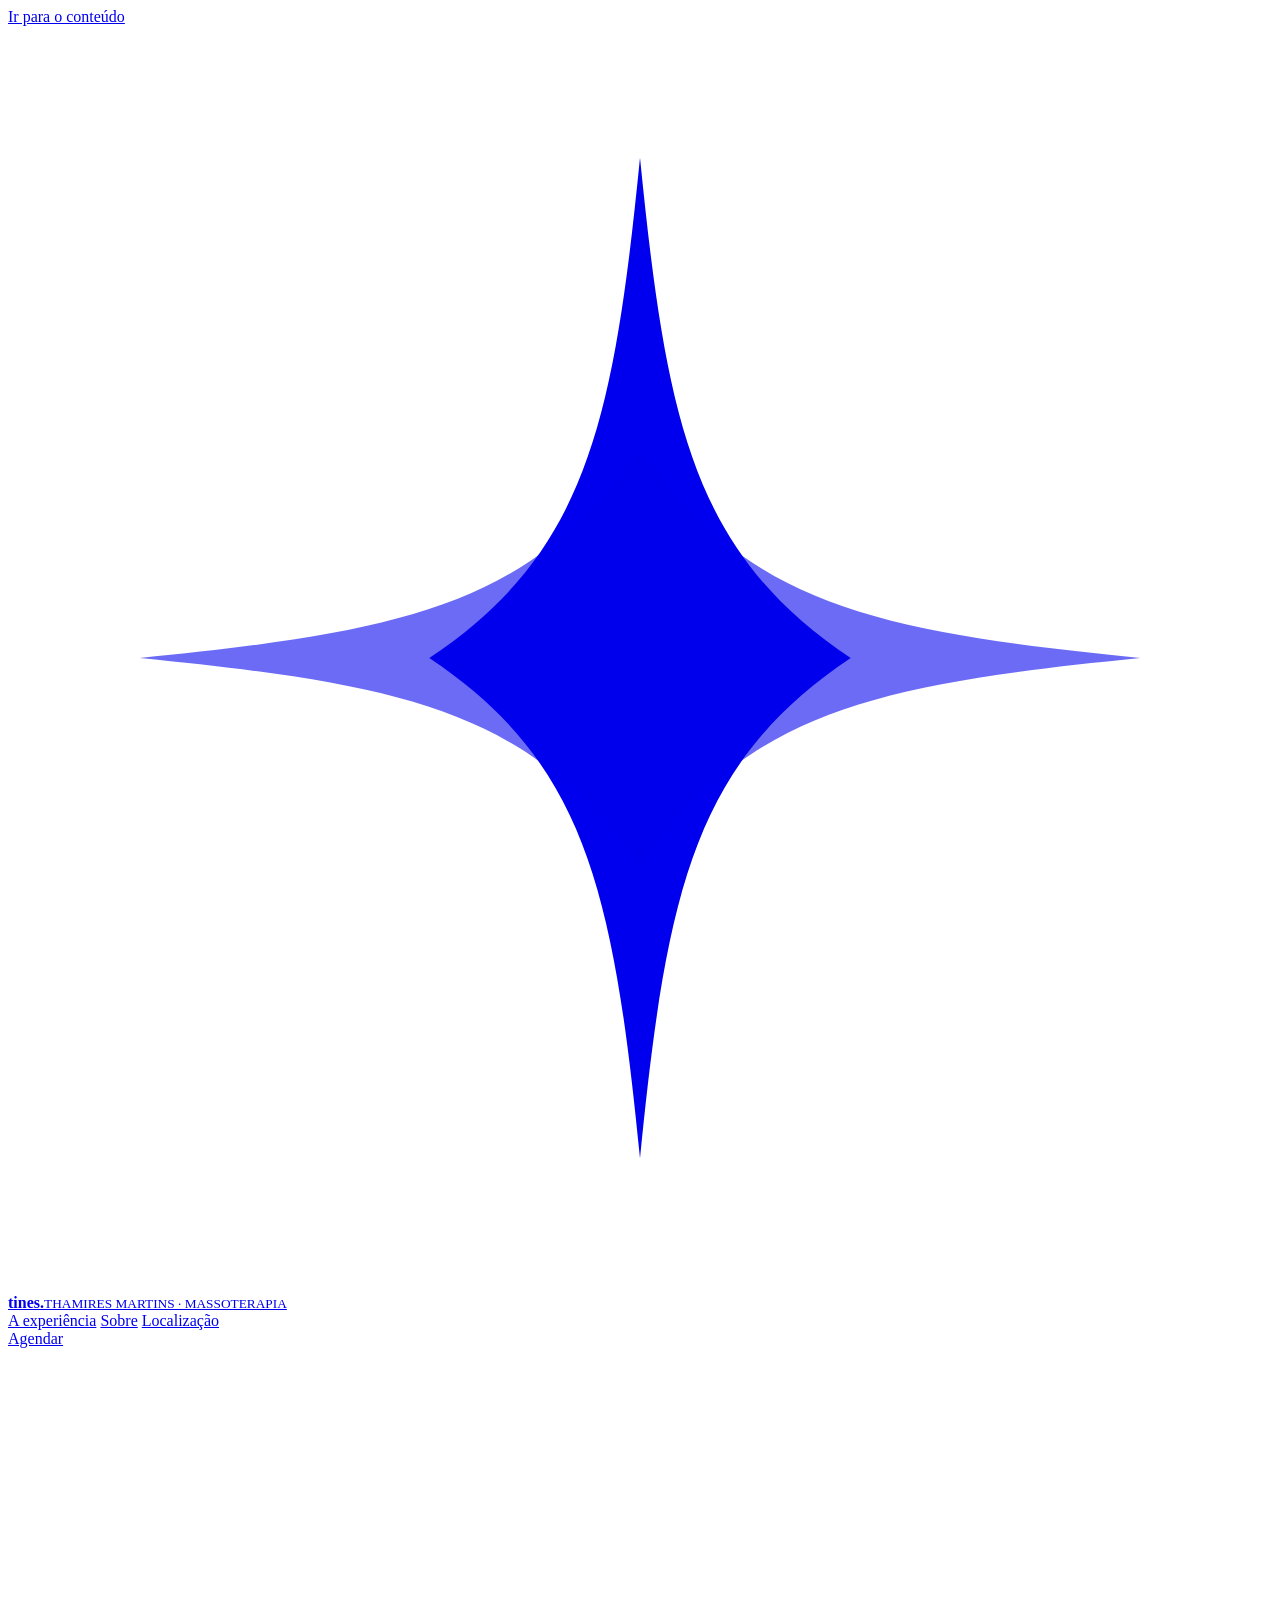
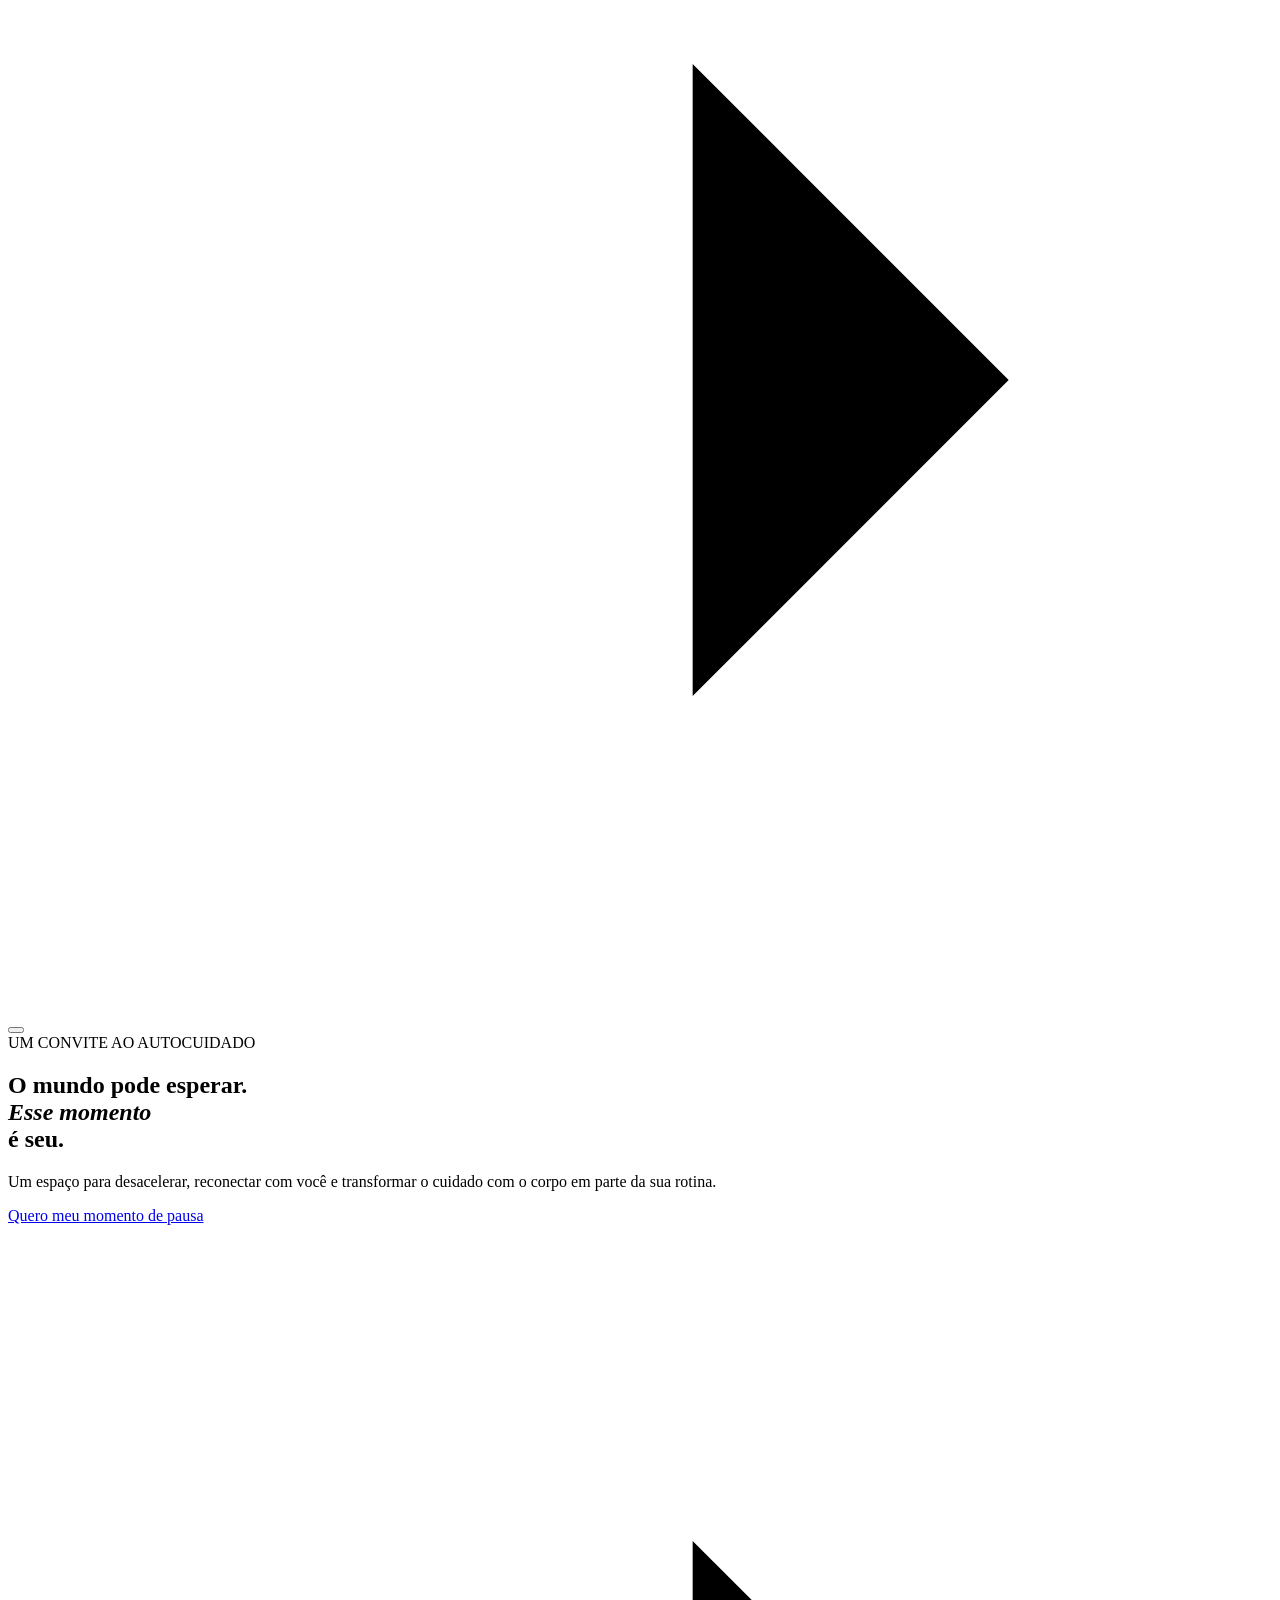
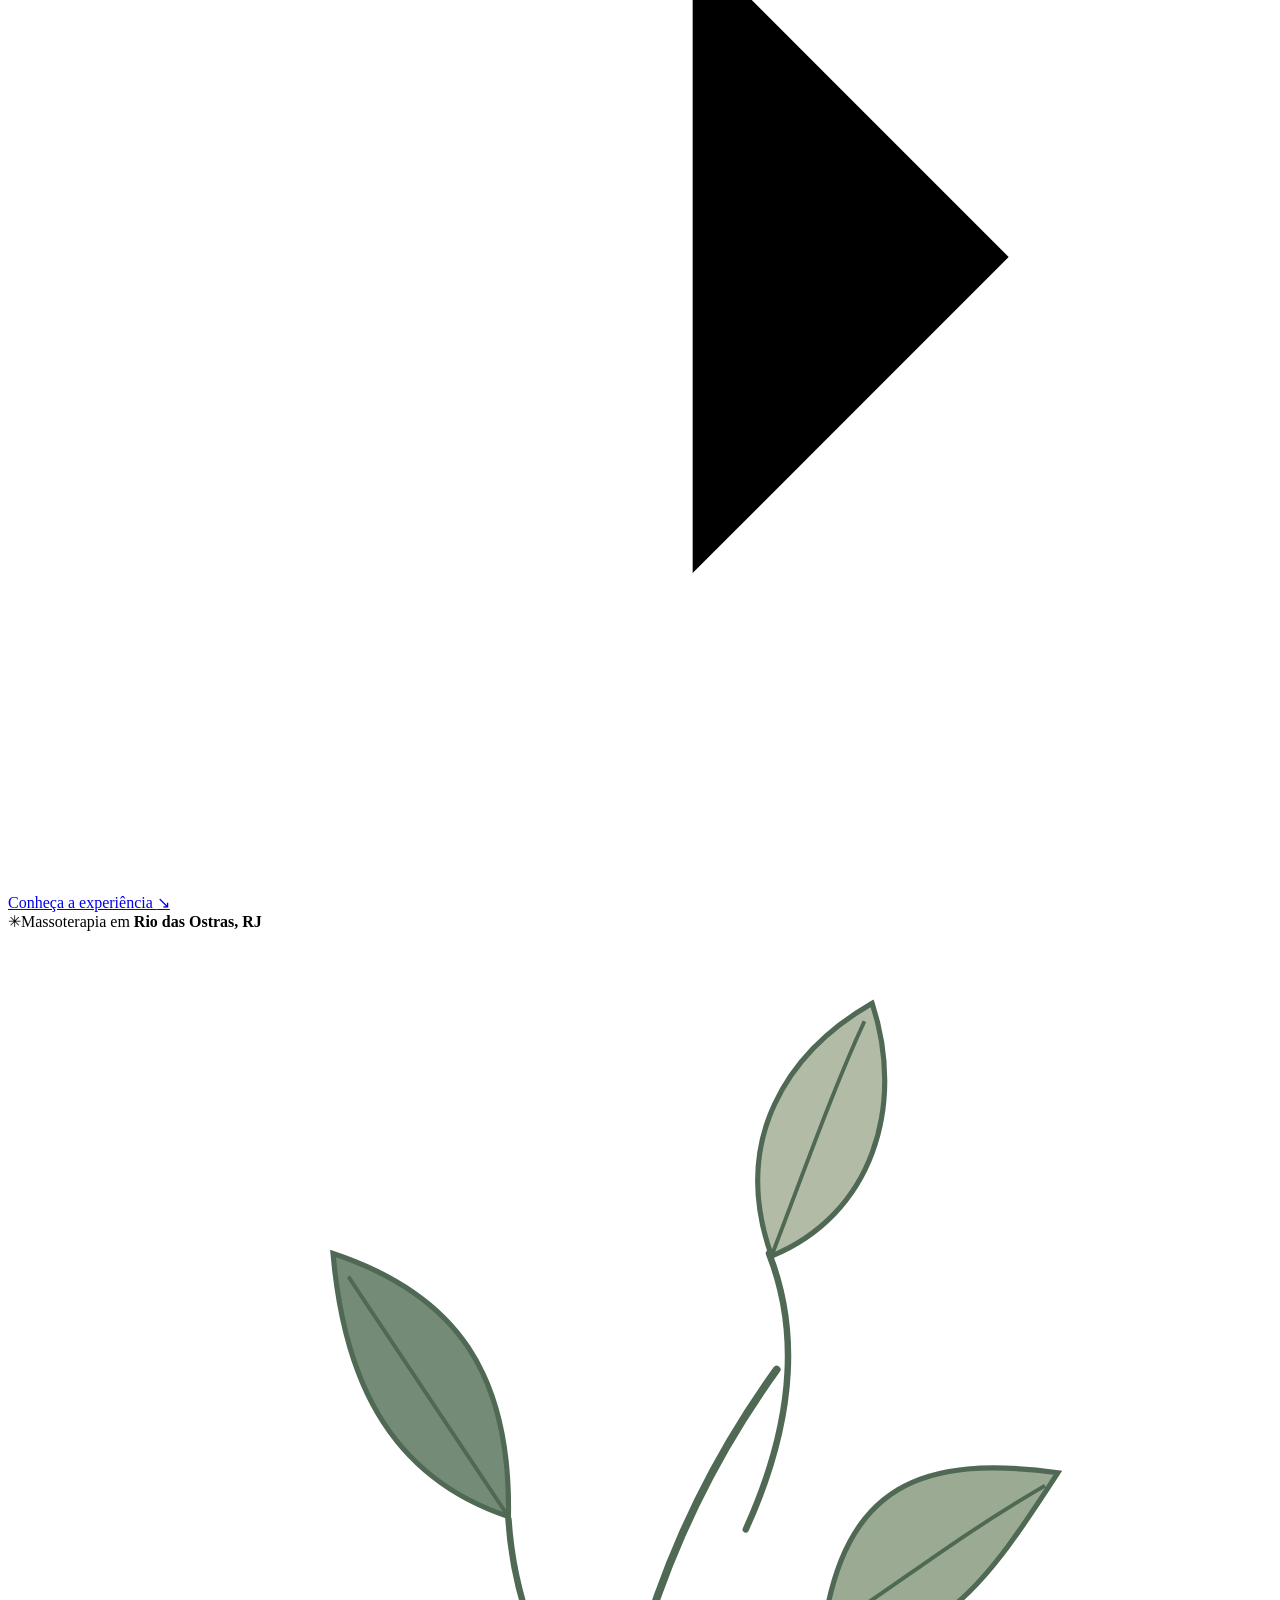
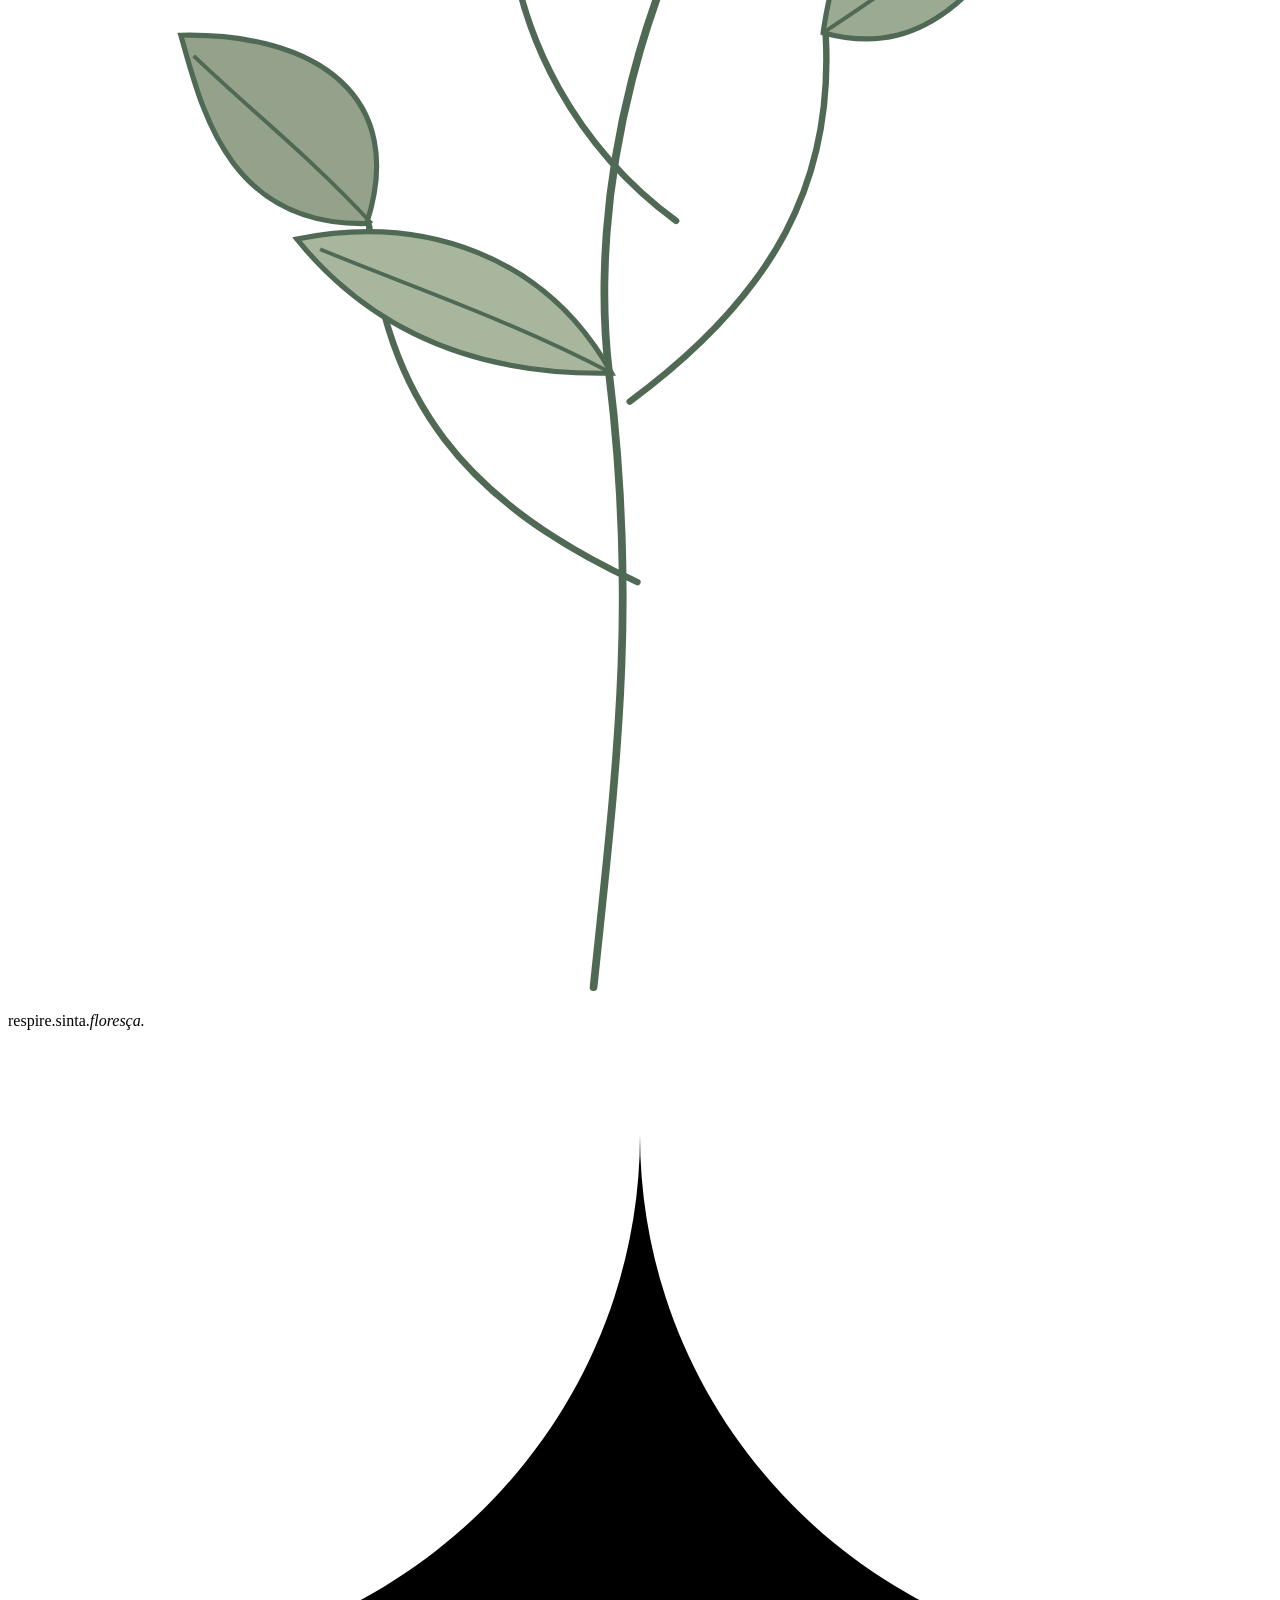
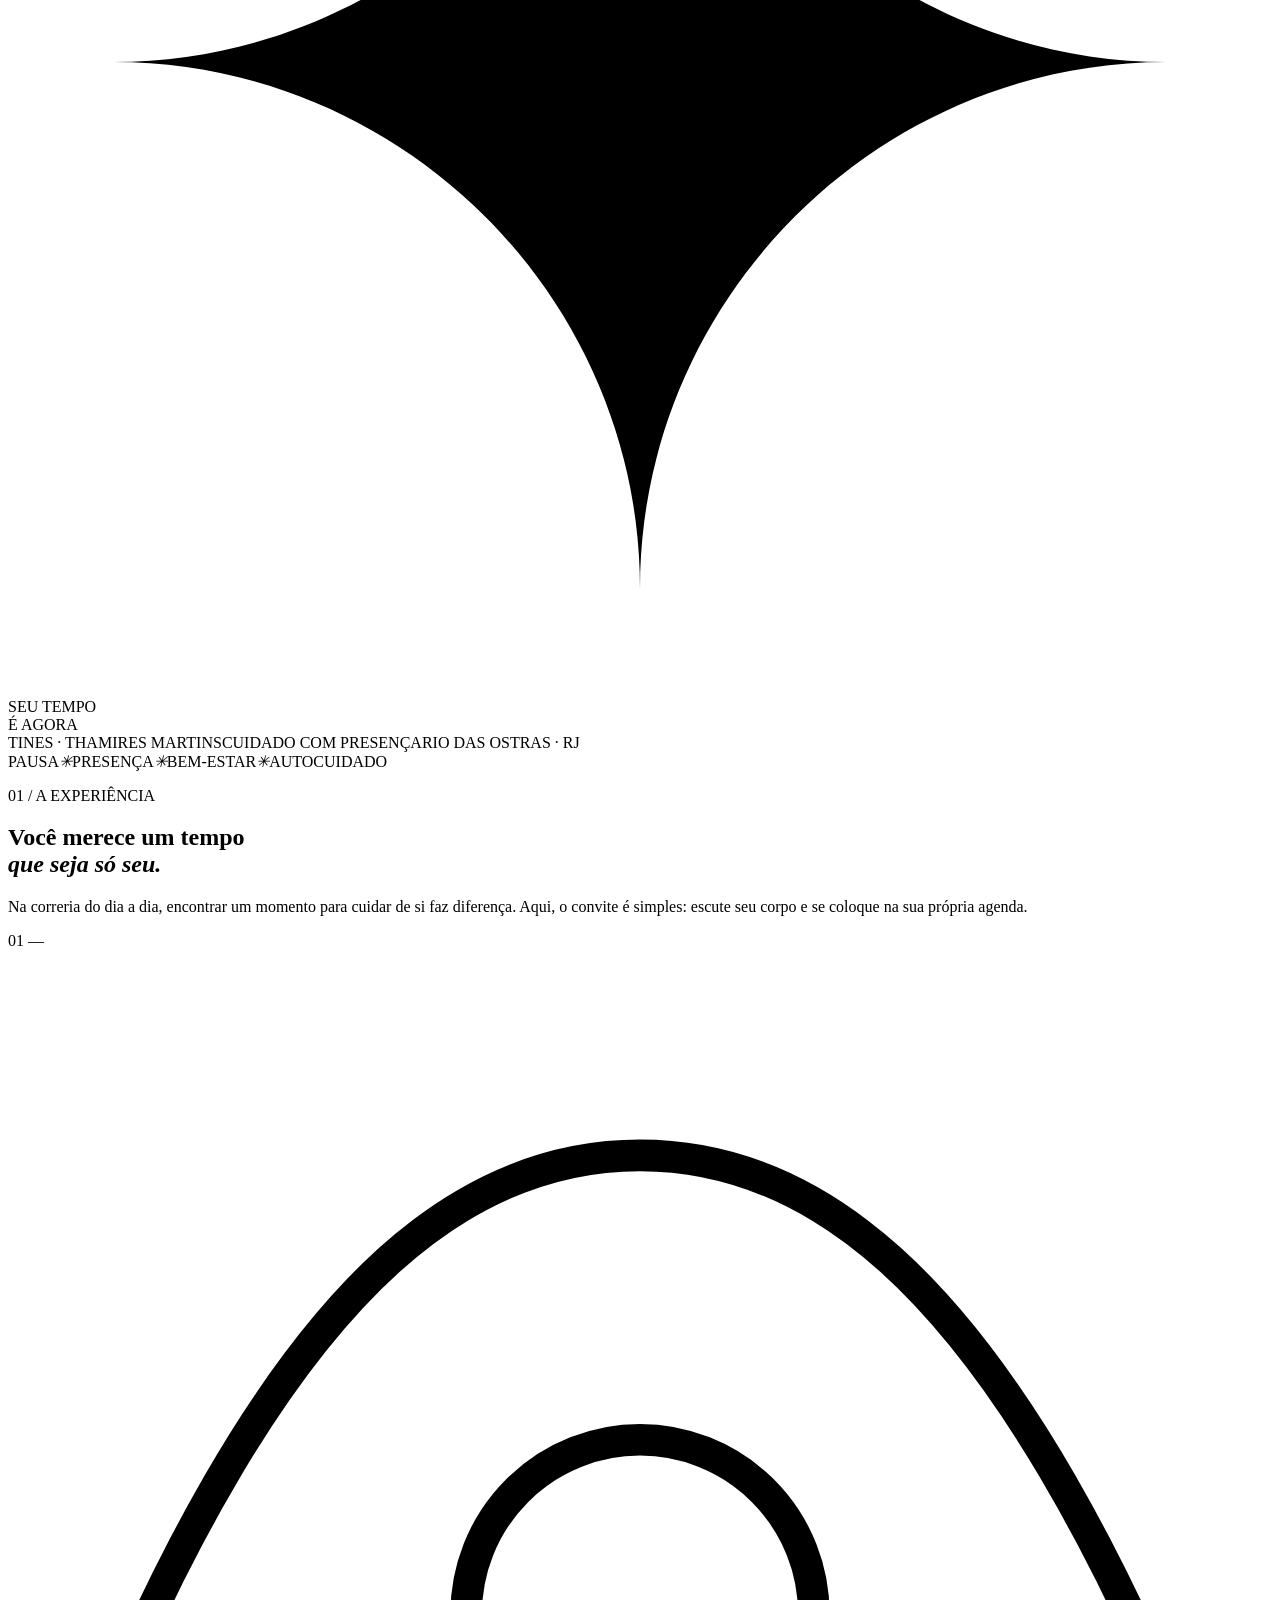
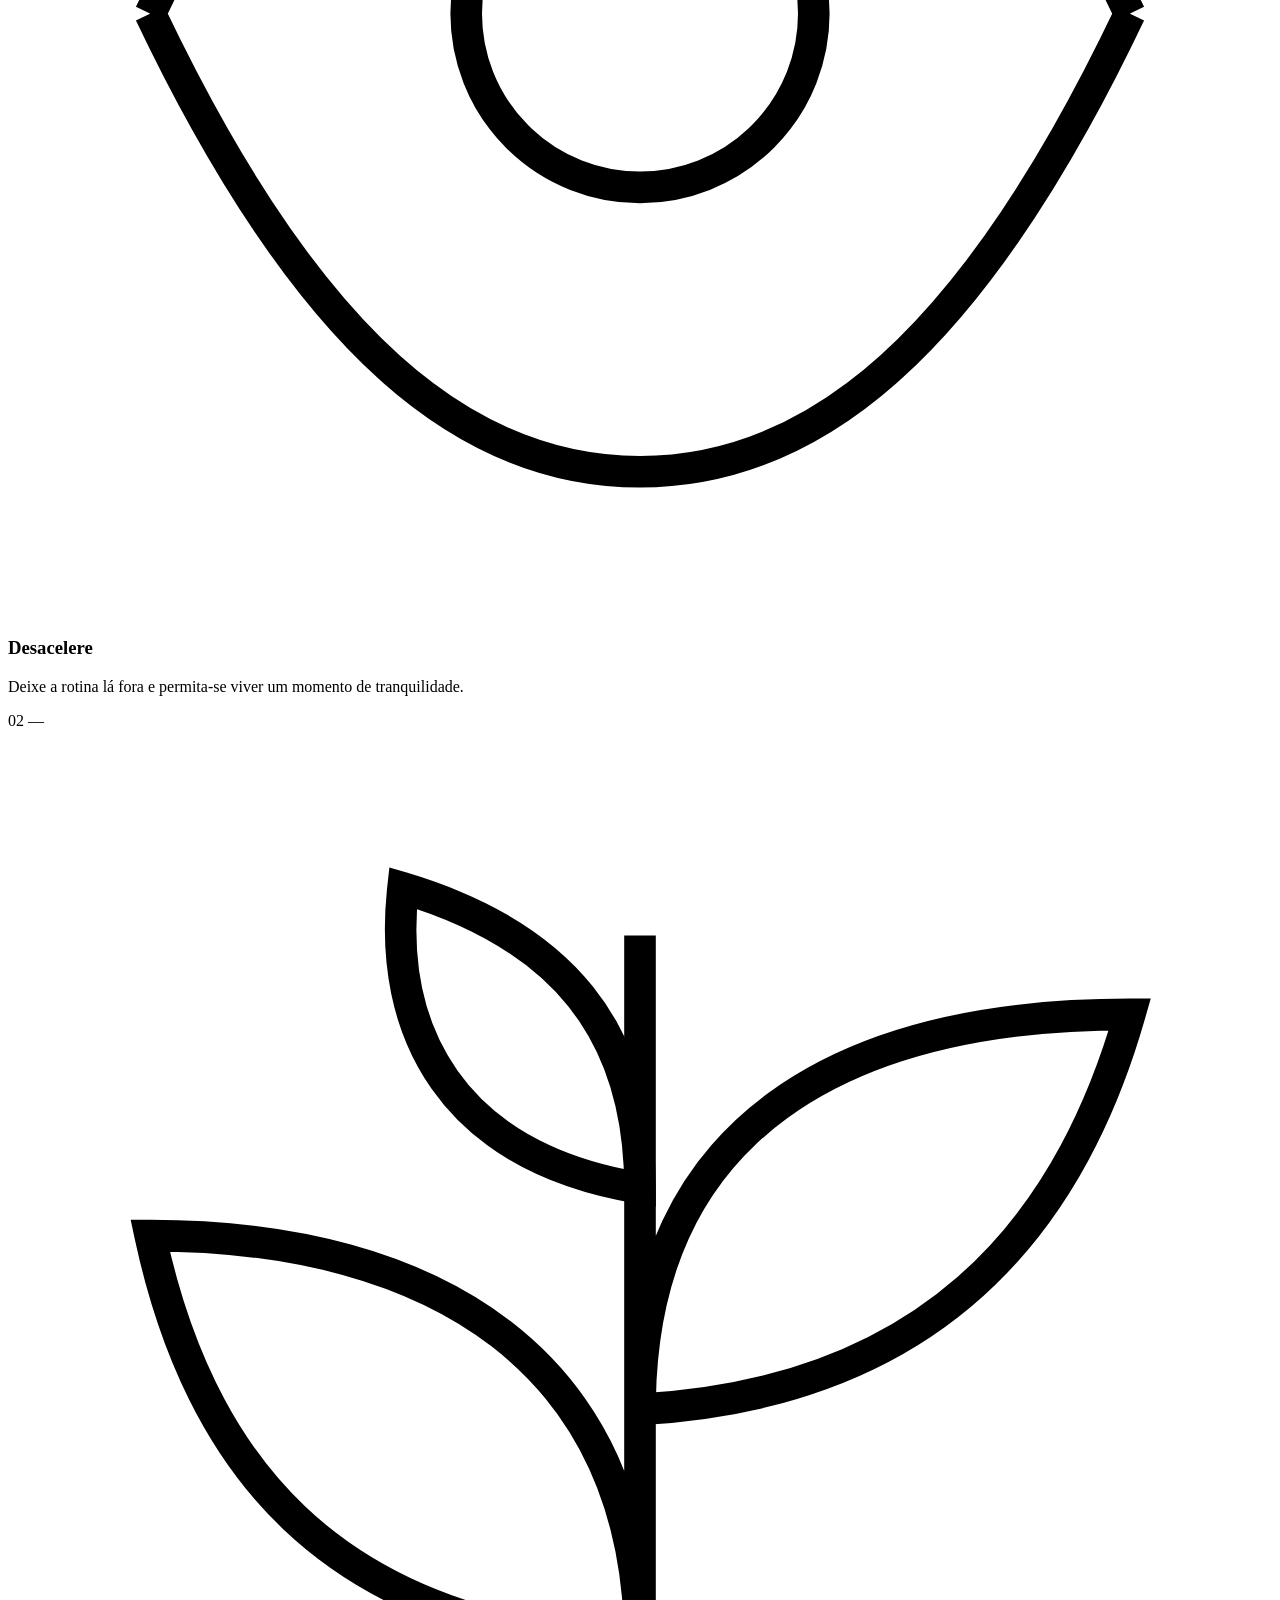
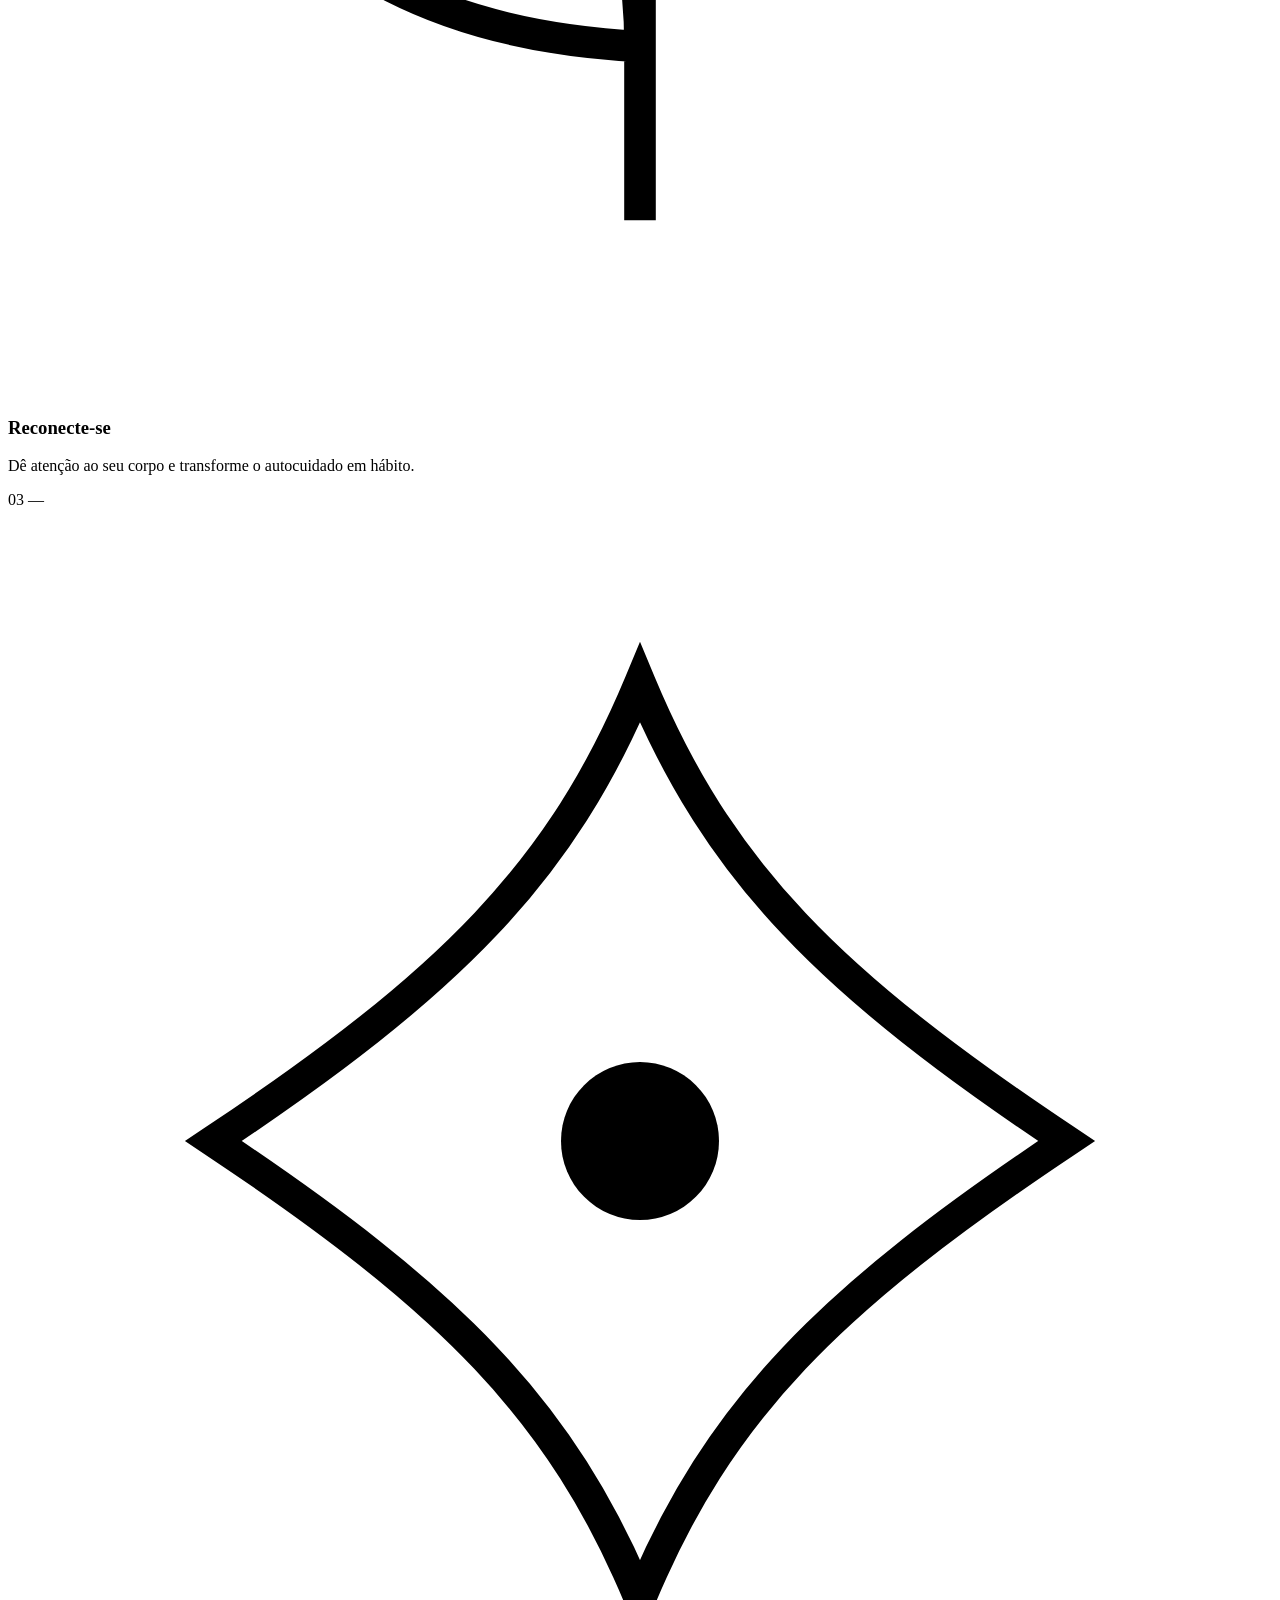
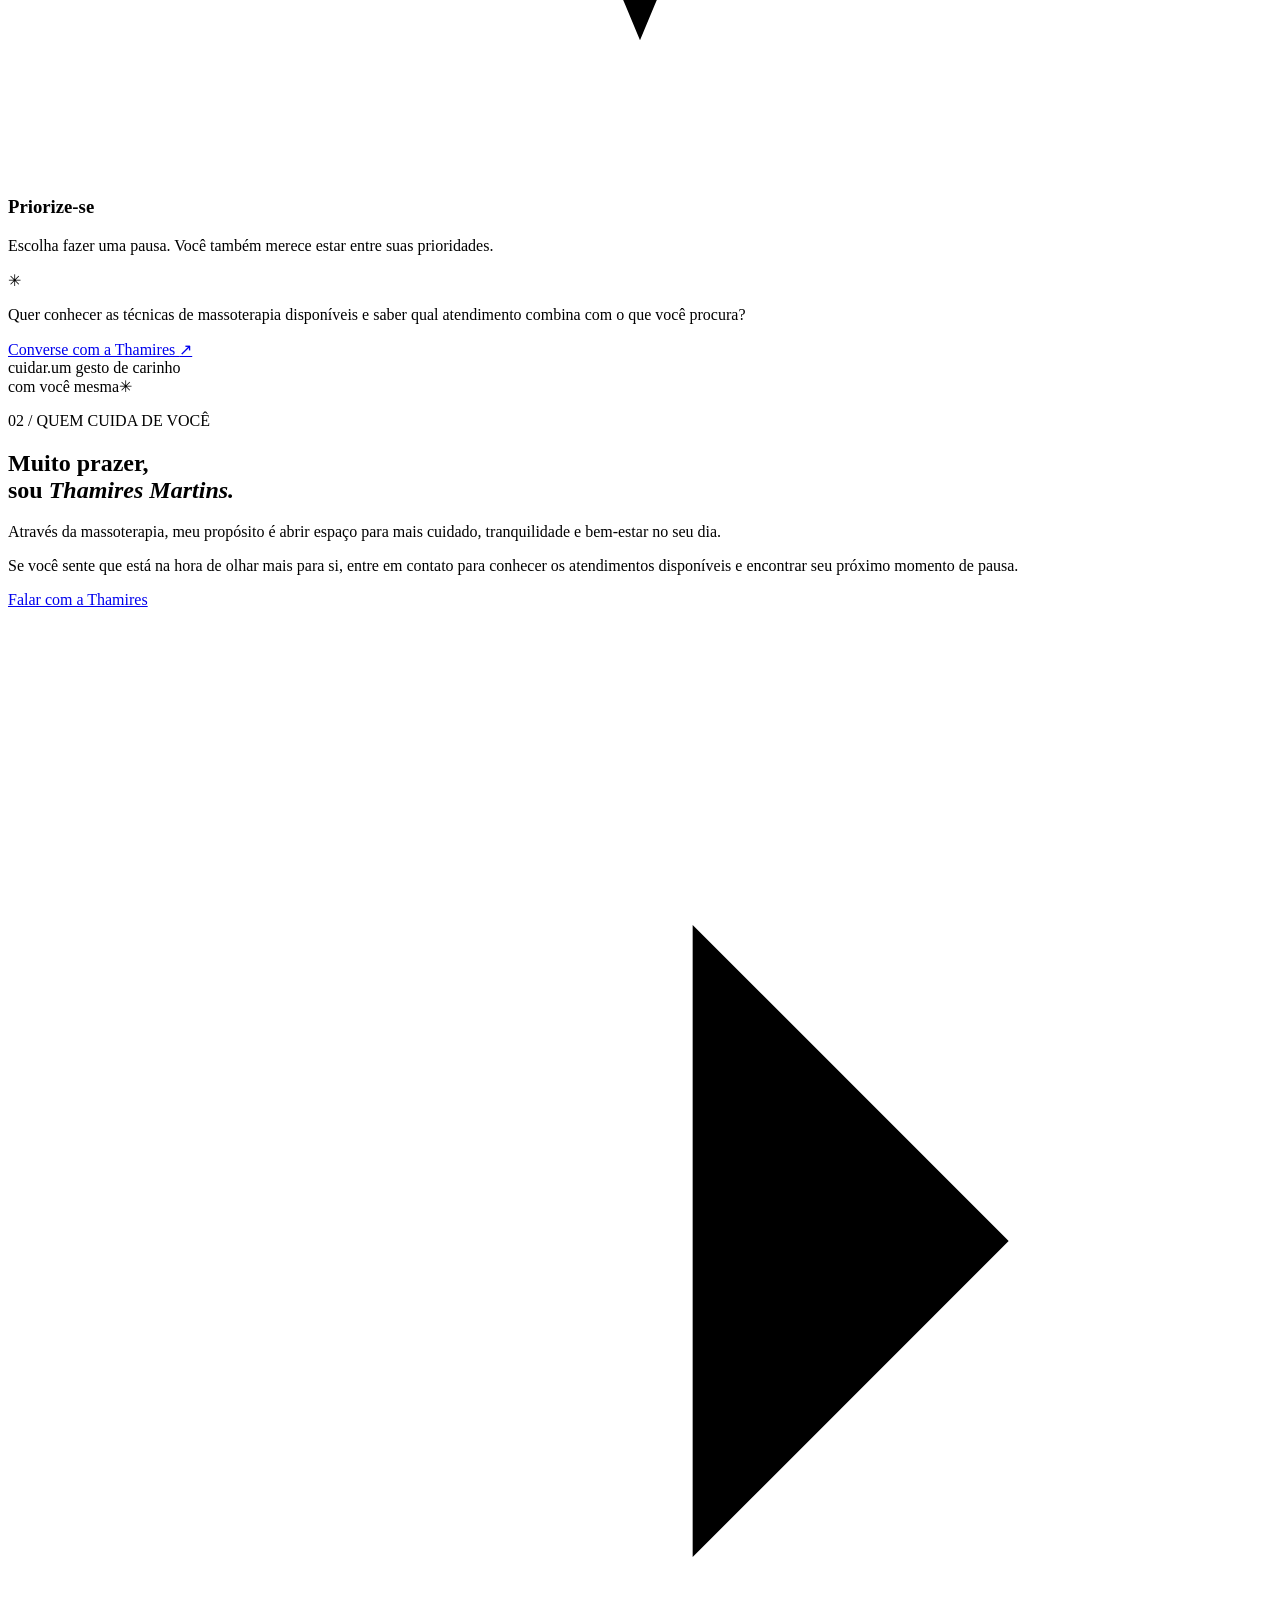
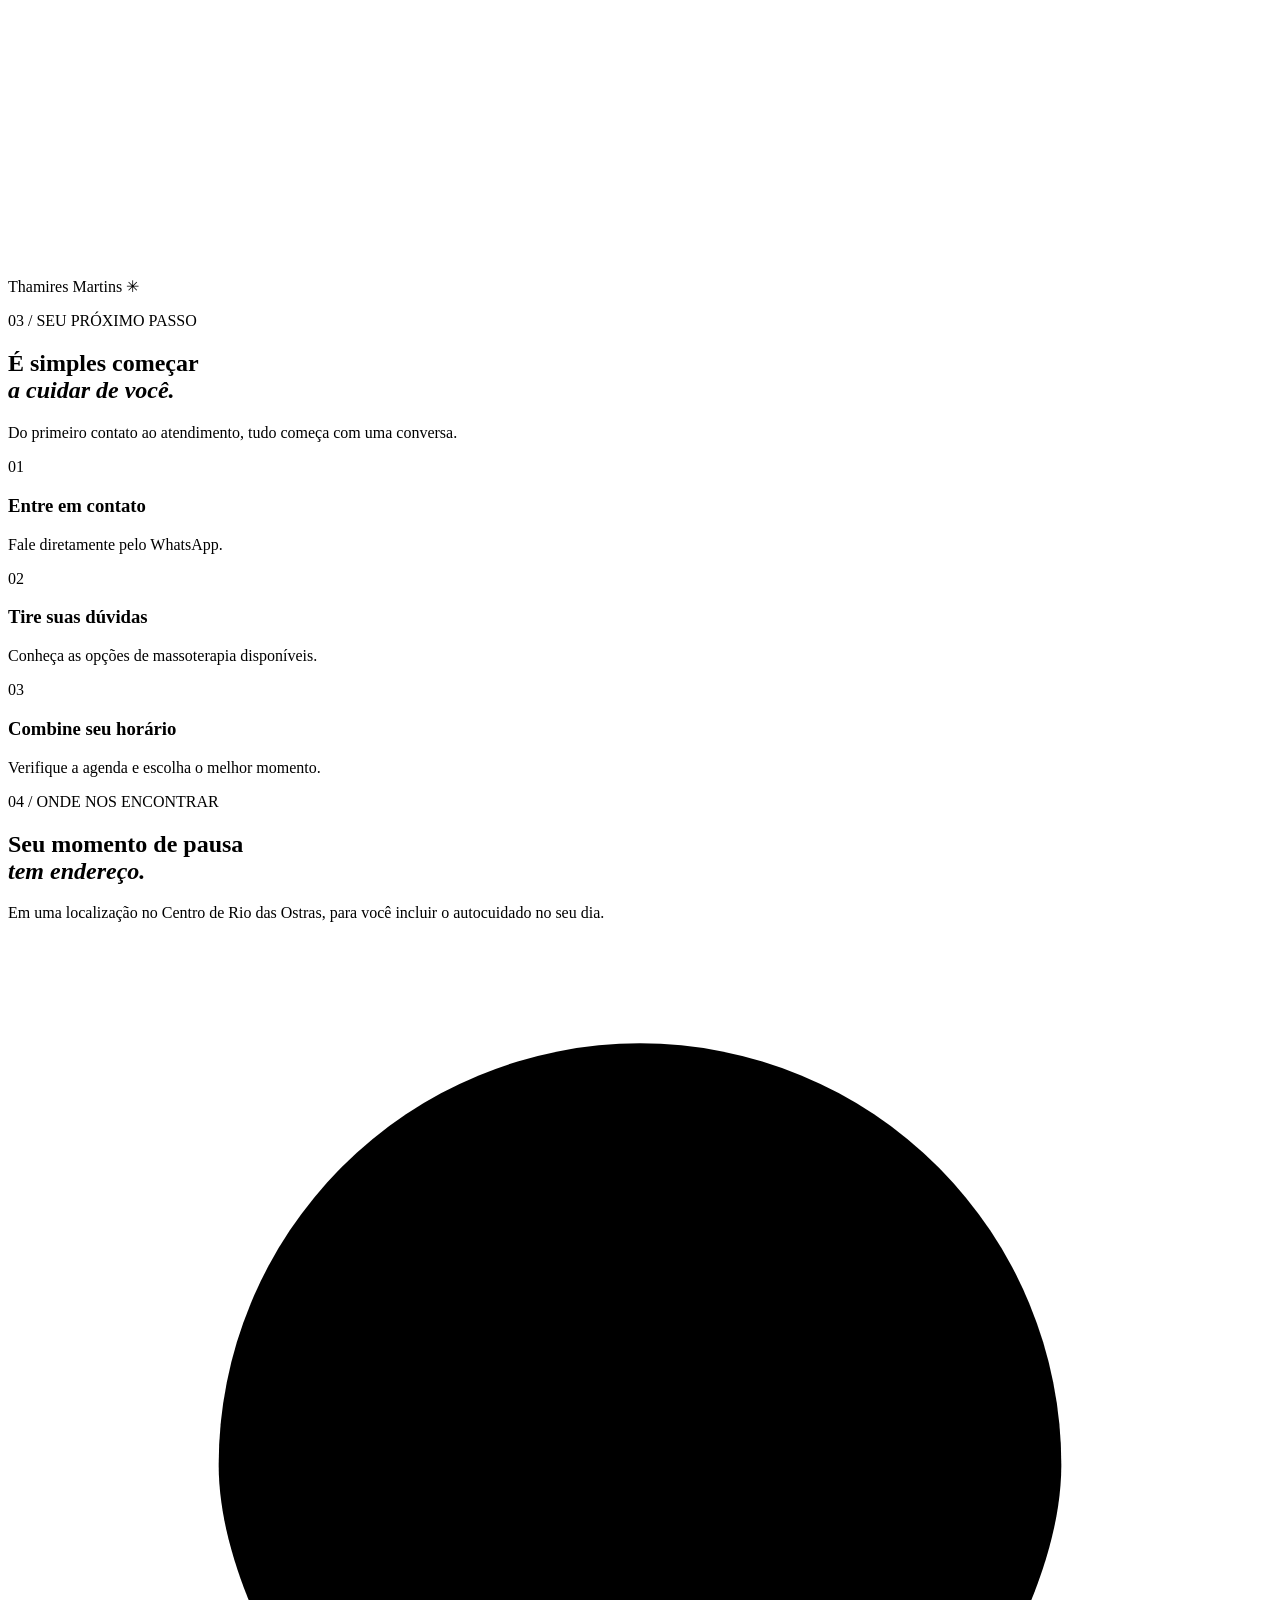
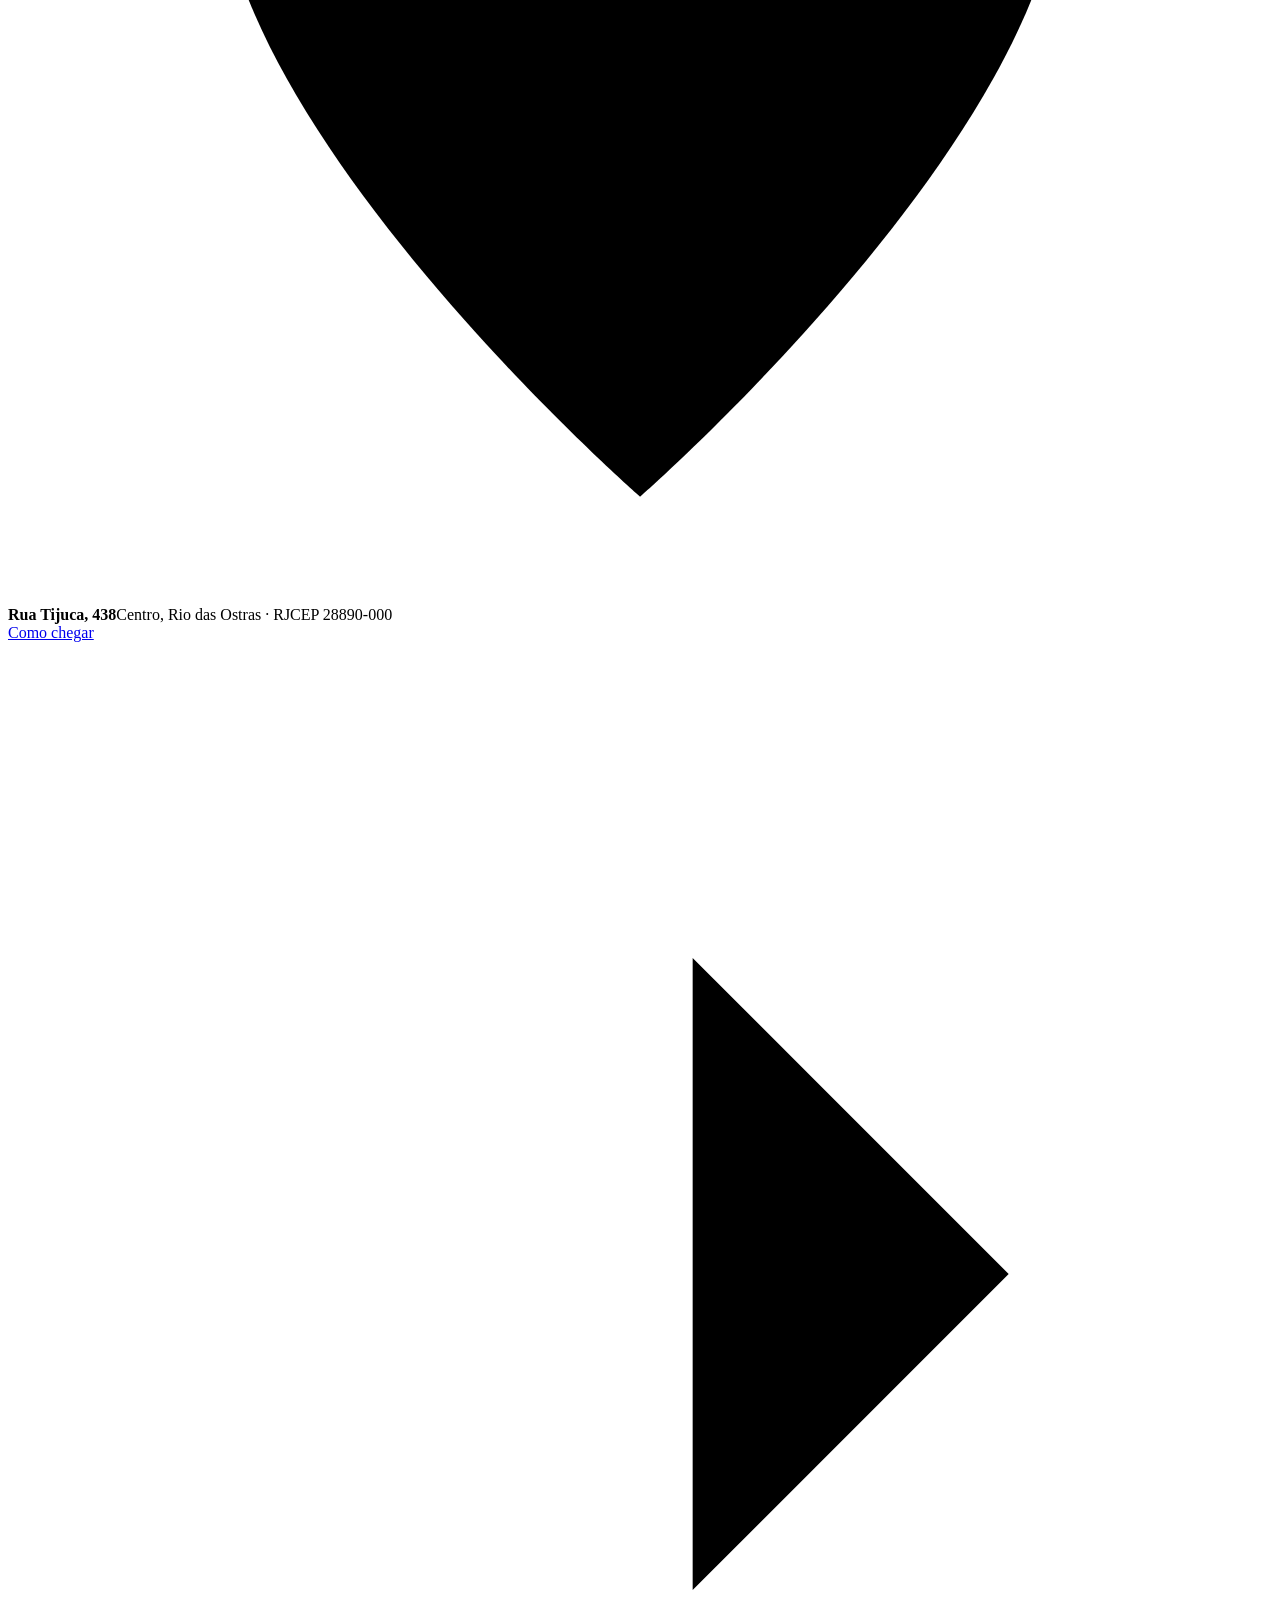
==== index.html @ 4a847e1d "feat: iniciar site Tines Thamires Martins" ====
<!DOCTYPE html>
<html lang="pt-BR">
<head>
  <meta charset="UTF-8">
  <meta name="viewport" content="width=device-width, initial-scale=1.0">
  <meta name="theme-color" content="#233f36">
  <meta name="description" content="Thamires Martins | Massoterapia e bem-estar no Centro de Rio das Ostras, RJ. Descubra um momento de autocuidado e agende pelo WhatsApp.">
  <meta name="robots" content="index, follow, max-image-preview:large">
  <meta name="author" content="Thamires Martins">
  <meta name="color-scheme" content="light">
  <link rel="canonical" href="https://thamiresmartins.store/">
  <link rel="icon" type="image/svg+xml" href="./favicon.svg">
  <link rel="apple-touch-icon" href="./favicon.svg">
  <meta property="og:type" content="website">
  <meta property="og:locale" content="pt_BR">
  <meta property="og:site_name" content="Tines | Thamires Martins">
  <meta property="og:title" content="Tines | Thamires Martins Massoterapia">
  <meta property="og:description" content="Seu momento de pausa e autocuidado em Rio das Ostras. Conheça o espaço de Thamires Martins e agende seu atendimento.">
  <meta property="og:url" content="https://thamiresmartins.store/">
  <meta name="twitter:card" content="summary">
  <title>Tines | Thamires Martins - Massoterapia em Rio das Ostras</title>
  <link rel="stylesheet" href="./styles.css">
  <script defer src="./script.js"></script>
  <script type="application/ld+json">
  {
    "@context": "https://schema.org",
    "@type": "HealthAndBeautyBusiness",
    "name": "Thamires Martins Massoterapia",
    "alternateName": "Tines",
    "url": "https://thamiresmartins.store/",
    "telephone": "+55-22-99275-2182",
    "description": "Atendimento em massoterapia e bem-estar no Centro de Rio das Ostras, Rio de Janeiro.",
    "address": {
      "@type": "PostalAddress",
      "streetAddress": "Rua Tijuca, 438",
      "addressLocality": "Rio das Ostras",
      "addressRegion": "RJ",
      "postalCode": "28890-000",
      "addressCountry": "BR"
    },
    "areaServed": {"@type": "City", "name": "Rio das Ostras"},
    "sameAs": ["https://www.instagram.com/thamiresmartins_massoterapeuta/"],
    "hasMap": "https://share.google/yfPEvjeZcIU4XNdFD"
  }
  </script>
</head>
<body>
  <a class="skip-link" href="#conteudo">Ir para o conteúdo</a>

  <header class="site-header" id="topo">
    <div class="container header-inner">
      <a class="brand" href="#inicio" aria-label="Tines Massoterapia, início">
        <span class="brand-symbol" aria-hidden="true"><svg viewBox="0 0 48 48" fill="none"><path d="M24 5c1 10 2 15 8 19-6 4-7 9-8 19-1-10-2-15-8-19 6-4 7-9 8-19Z" fill="currentColor"/><path d="M5 24c10-1 15-2 19-8 4 6 9 7 19 8-10 1-15 2-19 8-4-6-9-7-19-8Z" fill="currentColor" opacity=".58"/></svg></span>
        <span class="brand-text"><strong>tines<span class="brand-dot">.</span></strong><small>THAMIRES MARTINS · MASSOTERAPIA</small></span>
      </a>

      <nav class="desktop-nav" aria-label="Navegação principal">
        <a href="#experiencia">A experiência</a>
        <a href="#sobre">Sobre</a>
        <a href="#localizacao">Localização</a>
      </nav>

      <a class="button button--header" href="https://wa.me/5522992752182?text=Ol%C3%A1%2C%20Thamires%21%20Vim%20pelo%20site%20e%20gostaria%20de%20agendar%20um%20atendimento." target="_blank" rel="noopener noreferrer">Agendar <svg aria-hidden="true" viewBox="0 0 24 24"><path d="M5 12h14m-6-6 6 6-6 6"/></svg></a>
      <button class="menu-toggle" type="button" aria-controls="mobile-nav" aria-expanded="false" aria-label="Abrir menu">
        <span></span><span></span>
      </button>
    </div>
    <nav class="mobile-nav" id="mobile-nav" aria-label="Navegação para celular" hidden>
      <a href="#experiencia">A experiência</a>
      <a href="#sobre">Sobre</a>
      <a href="#localizacao">Localização</a>
      <a href="https://wa.me/5522992752182?text=Ol%C3%A1%2C%20Thamires%21%20Vim%20pelo%20site%20e%20gostaria%20de%20agendar%20um%20atendimento." target="_blank" rel="noopener noreferrer">Agendar atendimento ↗</a>
    </nav>
  </header>

  <main id="conteudo">
    <section class="hero" id="inicio" aria-labelledby="hero-title">
      <div class="container hero-grid">
        <div class="hero-content">
          <div class="eyebrow"><span class="eyebrow-line"></span> UM CONVITE AO AUTOCUIDADO</div>
          <h1 id="hero-title">O mundo pode esperar.<br><em>Esse momento</em><br>é seu<span class="punctuation">.</span></h1>
          <p class="hero-intro">Um espaço para desacelerar, reconectar com você e transformar o cuidado com o corpo em parte da sua rotina.</p>
          <div class="hero-actions">
            <a class="button button--primary" href="https://wa.me/5522992752182?text=Ol%C3%A1%2C%20Thamires%21%20Vim%20pelo%20site%20e%20gostaria%20de%20agendar%20um%20atendimento." target="_blank" rel="noopener noreferrer">Quero meu momento de pausa <svg aria-hidden="true" viewBox="0 0 24 24"><path d="M5 12h14m-6-6 6 6-6 6"/></svg></a>
            <a class="text-link" href="#experiencia">Conheça a experiência <span aria-hidden="true">↘</span></a>
          </div>
          <div class="hero-meta"><span class="little-star" aria-hidden="true">✳</span><span>Massoterapia em <strong>Rio das Ostras, RJ</strong></span></div>
        </div>

        <div class="hero-art" aria-label="Composição abstrata com formas naturais, remetendo à calma e ao bem-estar" role="img">
          <div class="art-backdrop"></div>
          <div class="art-orb art-orb--one"></div>
          <div class="art-orb art-orb--two"></div>
          <div class="art-sun"></div>
          <svg class="botanical" aria-hidden="true" viewBox="0 0 490 650" fill="none" xmlns="http://www.w3.org/2000/svg">
            <path d="M227 642c9-86 17-148 6-238-8-67 10-158 65-234" stroke="#506954" stroke-width="3" stroke-linecap="round"/>
            <path d="M244 485c-67-31-98-71-104-138" stroke="#506954" stroke-width="2.5" stroke-linecap="round"/>
            <path d="M241 415c57-42 79-86 76-142" stroke="#506954" stroke-width="2.5" stroke-linecap="round"/>
            <path d="M259 345c-38-28-62-71-65-117" stroke="#506954" stroke-width="2.5" stroke-linecap="round"/>
            <path d="M286 232c20-44 20-79 9-107" stroke="#506954" stroke-width="2.5" stroke-linecap="round"/>
            <path d="M139 346C85 347 75 301 67 273c53-1 88 24 72 73Z" fill="#94a28b" stroke="#506954" stroke-width="2"/>
            <path d="M141 346c-24-26-46-43-69-65" stroke="#506954" stroke-width="1.5"/>
            <path d="M316 272c43 12 65-22 91-62-52-7-83 4-91 62Z" fill="#9baa92" stroke="#506954" stroke-width="2"/>
            <path d="M316 272c31-20 50-36 86-57" stroke="#506954" stroke-width="1.5"/>
            <path d="M194 227c-48-16-64-56-68-102 48 16 69 47 68 102Z" fill="#748b78" stroke="#506954" stroke-width="2"/>
            <path d="M194 227c-24-36-43-64-62-93" stroke="#506954" stroke-width="1.5"/>
            <path d="M296 126c39-16 52-58 39-98-33 19-55 53-39 98Z" fill="#b2bba5" stroke="#506954" stroke-width="2"/>
            <path d="M296 126c13-34 24-65 36-91" stroke="#506954" stroke-width="1.5"/>
            <path d="M234 404c-52 1-93-16-122-52 50-10 97 7 122 52Z" fill="#a7b69c" stroke="#506954" stroke-width="2"/>
            <path d="M234 404c-38-20-79-34-113-48" stroke="#506954" stroke-width="1.5"/>
          </svg>
          <div class="art-label"><span>respire.</span><span>sinta.</span><em>floresça.</em></div>
          <div class="art-stamp"><svg viewBox="0 0 48 48" aria-hidden="true"><path d="M24 4c0 11 9 20 20 20-11 0-20 9-20 20 0-11-9-20-20-20 11 0 20-9 20-20Z" fill="currentColor"/></svg><span>SEU TEMPO<br>É AGORA</span></div>
        </div>
      </div>
      <div class="hero-bottom"><span>TINES · THAMIRES MARTINS</span><span class="hero-bottom-center">CUIDADO COM PRESENÇA</span><span>RIO DAS OSTRAS · RJ</span></div>
    </section>

    <div class="quiet-band" aria-label="Três palavras para o seu cuidado"><span>PAUSA</span><i aria-hidden="true">✳</i><span>PRESENÇA</span><i aria-hidden="true">✳</i><span>BEM-ESTAR</span><i aria-hidden="true">✳</i><span>AUTOCUIDADO</span></div>

    <section class="experience section-space" id="experiencia" aria-labelledby="experience-heading">
      <div class="container">
        <div class="section-heading experience-heading">
          <div><p class="section-kicker">01 / A EXPERIÊNCIA</p><h2 id="experience-heading">Você merece um tempo<br><em>que seja só seu.</em></h2></div>
          <p>Na correria do dia a dia, encontrar um momento para cuidar de si faz diferença. Aqui, o convite é simples: escute seu corpo e se coloque na sua própria agenda.</p>
        </div>
        <div class="experience-grid">
          <article class="experience-card experience-card--first"><div class="card-ordinal">01 <span>—</span></div><div class="card-icon"><svg viewBox="0 0 80 80" fill="none" aria-hidden="true"><path d="M9 42c10-21 20-29 31-29s21 8 31 29M9 42c10 21 20 29 31 29s21-8 31-29" stroke="currentColor" stroke-width="2"/><circle cx="40" cy="42" r="11" stroke="currentColor" stroke-width="2"/></svg></div><h3>Desacelere</h3><p>Deixe a rotina lá fora e permita-se viver um momento de tranquilidade.</p></article>
          <article class="experience-card experience-card--second"><div class="card-ordinal">02 <span>—</span></div><div class="card-icon"><svg viewBox="0 0 80 80" fill="none" aria-hidden="true"><path d="M40 69V13m0 45C20 57 12 46 9 32c18 0 31 8 31 26Zm0-15c18-1 27-11 31-25-18 0-31 7-31 25Z" stroke="currentColor" stroke-width="2"/><path d="M40 29C28 27 24 19 25 10c10 3 15 9 15 19Z" stroke="currentColor" stroke-width="2"/></svg></div><h3>Reconecte-se</h3><p>Dê atenção ao seu corpo e transforme o autocuidado em hábito.</p></article>
          <article class="experience-card experience-card--third"><div class="card-ordinal">03 <span>—</span></div><div class="card-icon"><svg viewBox="0 0 80 80" fill="none" aria-hidden="true"><path d="M40 11c5 12 12 19 27 29-15 10-22 17-27 29-5-12-12-19-27-29 15-10 22-17 27-29Z" stroke="currentColor" stroke-width="2"/><circle cx="40" cy="40" r="5" fill="currentColor"/></svg></div><h3>Priorize-se</h3><p>Escolha fazer uma pausa. Você também merece estar entre suas prioridades.</p></article>
        </div>
        <div class="service-note"><span class="service-note-icon" aria-hidden="true">✳</span><p>Quer conhecer as técnicas de massoterapia disponíveis e saber qual atendimento combina com o que você procura?</p><a href="https://wa.me/5522992752182?text=Ol%C3%A1%2C%20Thamires%21%20Gostaria%20de%20conhecer%20as%20massagens%20e%20os%20valores%20dos%20atendimentos." target="_blank" rel="noopener noreferrer">Converse com a Thamires <span aria-hidden="true">↗</span></a></div>
      </div>
    </section>

    <section class="about section-space" id="sobre" aria-labelledby="about-heading">
      <div class="container about-grid">
        <div class="about-visual" aria-hidden="true"><div class="about-shape about-shape-one"></div><div class="about-shape about-shape-two"></div><span class="about-visual-word">cuidar<span>.</span></span><span class="about-visual-note">um gesto de carinho<br>com você mesma</span><span class="about-spark">✳</span></div>
        <div class="about-copy"><p class="section-kicker section-kicker--light">02 / QUEM CUIDA DE VOCÊ</p><h2 id="about-heading">Muito prazer,<br>sou <em>Thamires Martins.</em></h2><p class="about-lead">Através da massoterapia, meu propósito é abrir espaço para mais cuidado, tranquilidade e bem-estar no seu dia.</p><p>Se você sente que está na hora de olhar mais para si, entre em contato para conhecer os atendimentos disponíveis e encontrar seu próximo momento de pausa.</p><a class="button button--light" href="https://wa.me/5522992752182?text=Ol%C3%A1%2C%20Thamires%21%20Conheci%20seu%20site%20e%20gostaria%20de%20saber%20mais%20sobre%20seus%20atendimentos." target="_blank" rel="noopener noreferrer">Falar com a Thamires <svg aria-hidden="true" viewBox="0 0 24 24"><path d="M5 12h14m-6-6 6 6-6 6"/></svg></a><div class="about-signature">Thamires Martins <span>✳</span></div></div>
      </div>
    </section>

    <section class="steps section-space" aria-labelledby="steps-heading"><div class="container"><div class="steps-top"><div><p class="section-kicker">03 / SEU PRÓXIMO PASSO</p><h2 id="steps-heading">É simples começar<br><em>a cuidar de você.</em></h2></div><p>Do primeiro contato ao atendimento, tudo começa com uma conversa.</p></div><div class="steps-line"><article><span>01</span><h3>Entre em contato</h3><p>Fale diretamente pelo WhatsApp.</p></article><article><span>02</span><h3>Tire suas dúvidas</h3><p>Conheça as opções de massoterapia disponíveis.</p></article><article><span>03</span><h3>Combine seu horário</h3><p>Verifique a agenda e escolha o melhor momento.</p></article></div></div></section>

    <section class="location section-space" id="localizacao" aria-labelledby="location-heading"><div class="container location-grid"><div class="location-copy"><p class="section-kicker">04 / ONDE NOS ENCONTRAR</p><h2 id="location-heading">Seu momento de pausa<br><em>tem endereço.</em></h2><p>Em uma localização no Centro de Rio das Ostras, para você incluir o autocuidado no seu dia.</p><div class="address-block"><span class="address-icon" aria-hidden="true"><svg viewBox="0 0 24 24"><path d="M20 10c0 5-8 12-8 12S4 15 4 10a8 8 0 1 1 16 0Z"/><circle cx="12" cy="10" r="2.5"/></svg></span><div><strong>Rua Tijuca, 438</strong><span>Centro, Rio das Ostras · RJ</span><span>CEP 28890-000</span></div></div><a class="button button--primary" href="https://www.google.com/maps/search/?api=1&amp;query=Rua%20Tijuca%20438%20Centro%20Rio%20das%20Ostras%20RJ" target="_blank" rel="noopener noreferrer">Como chegar <svg aria-hidden="true" viewBox="0 0 24 24"><path d="M5 12h14m-6-6 6 6-6 6"/></svg></a></div><div class="map-frame"><iframe title="Mapa da Rua Tijuca, 438, Centro, Rio das Ostras" src="https://www.google.com/maps?q=Rua%20Tijuca%20438%2C%20Centro%2C%20Rio%20das%20Ostras%2C%20RJ&amp;output=embed" loading="lazy" referrerpolicy="no-referrer-when-downgrade" allowfullscreen></iframe><div class="map-label"><span aria-hidden="true">✳</span><strong>te esperamos por aqui.</strong></div></div></div></section>

    <section class="faq section-space" aria-labelledby="faq-heading"><div class="container faq-grid"><div><p class="section-kicker">05 / DÚVIDAS FREQUENTES</p><h2 id="faq-heading">Tudo começa<br>com uma <em>conversa.</em></h2><p>Quer saber mais antes de marcar? A Thamires pode te orientar diretamente pelo WhatsApp.</p></div><div class="faq-accordion"><details><summary>Como faço para agendar um atendimento?<span aria-hidden="true">+</span></summary><p>É só clicar em qualquer botão de agendamento do site. Você será direcionada para o WhatsApp da Thamires e poderá consultar os horários disponíveis.</p></details><details><summary>Quais massagens estão disponíveis?<span aria-hidden="true">+</span></summary><p>Os atendimentos podem ser consultados diretamente com a profissional. Assim, você recebe a lista atualizada das técnicas e informações de cada opção.</p></details><details><summary>Onde fica o atendimento?<span aria-hidden="true">+</span></summary><p>Na Rua Tijuca, 438, Centro, Rio das Ostras, RJ. Você pode abrir a rota na seção de localização desta página.</p></details><details><summary>Como consultar valores e disponibilidade?<span aria-hidden="true">+</span></summary><p>Envie uma mensagem pelo WhatsApp (22) 99275-2182 para consultar valores e combinar o seu horário.</p></details></div></div></section>

    <section class="final-cta" aria-labelledby="final-heading"><div class="container final-cta-inner"><div class="final-cta-decoration" aria-hidden="true">✳</div><p class="section-kicker section-kicker--light">ESTE É O SEU CONVITE</p><h2 id="final-heading">Reserve um tempo<br>para <em>você.</em></h2><p>Seu bem-estar merece espaço na agenda. Que tal começar hoje?</p><a class="button button--light button--large" href="https://wa.me/5522992752182?text=Ol%C3%A1%2C%20Thamires%21%20Vim%20pelo%20site%20e%20gostaria%20de%20agendar%20um%20atendimento." target="_blank" rel="noopener noreferrer">Agendar pelo WhatsApp <svg aria-hidden="true" viewBox="0 0 24 24"><path d="M5 12h14m-6-6 6 6-6 6"/></svg></a></div></section>
  </main>

  <footer class="site-footer"><div class="container"><div class="footer-main"><a class="brand brand--footer" href="#inicio" aria-label="Tines, voltar ao início"><span class="brand-symbol" aria-hidden="true">✳</span><span class="brand-text"><strong>tines<span class="brand-dot">.</span></strong><small>THAMIRES MARTINS · MASSOTERAPIA</small></span></a><div class="footer-contact"><strong>Vamos conversar?</strong><a href="https://wa.me/5522992752182" target="_blank" rel="noopener noreferrer">(22) 99275-2182 ↗</a><a href="https://www.instagram.com/thamiresmartins_massoterapeuta/" target="_blank" rel="noopener noreferrer">Instagram ↗</a></div><div class="footer-address"><strong>Encontre a Tines</strong><span>Rua Tijuca, 438 · Centro</span><span>Rio das Ostras, RJ</span><a href="https://share.google/yfPEvjeZcIU4XNdFD" target="_blank" rel="noopener noreferrer">Ver perfil no Google ↗</a></div></div><div class="footer-bottom"><span>© <span id="year">2026</span> Tines · Thamires Martins. Todos os direitos reservados.</span><span>Feito para um cuidado que faz sentido.</span><a href="#inicio">Voltar ao topo ↑</a></div></div></footer>

  <a class="floating-whatsapp" href="https://wa.me/5522992752182?text=Ol%C3%A1%2C%20Thamires%21%20Vim%20pelo%20site%20e%20gostaria%20de%20agendar%20um%20atendimento." target="_blank" rel="noopener noreferrer" aria-label="Agendar pelo WhatsApp"><svg viewBox="0 0 32 32" aria-hidden="true" fill="currentColor"><path d="M16.03 2.67a13.29 13.29 0 0 0-11.4 20.13L2.7 29.33l6.68-1.75a13.31 13.31 0 1 0 6.65-24.91Zm0 24.21a10.88 10.88 0 0 1-5.56-1.52l-.4-.24-3.96 1.04 1.06-3.86-.26-.41a10.88 10.88 0 1 1 9.12 4.99Zm5.97-8.17c-.33-.17-1.95-.96-2.25-1.07-.3-.11-.52-.17-.74.17-.22.33-.85 1.07-1.04 1.29-.19.22-.38.25-.71.08-.33-.17-1.4-.52-2.67-1.65-.99-.88-1.66-1.97-1.85-2.3-.19-.33-.02-.51.14-.68.15-.15.33-.38.49-.57.16-.19.22-.33.33-.55.11-.22.05-.41-.03-.57-.08-.17-.74-1.79-1.02-2.45-.27-.64-.54-.55-.74-.56h-.63c-.22 0-.57.08-.87.41-.3.33-1.14 1.12-1.14 2.74s1.17 3.19 1.34 3.41c.16.22 2.3 3.52 5.58 4.94.78.34 1.39.54 1.86.69.78.25 1.48.21 2.04.13.62-.09 1.95-.8 2.22-1.57.27-.77.27-1.43.19-1.57-.08-.14-.3-.22-.63-.38Z"/></svg><span>Agende seu momento</span></a>
</body>
</html>
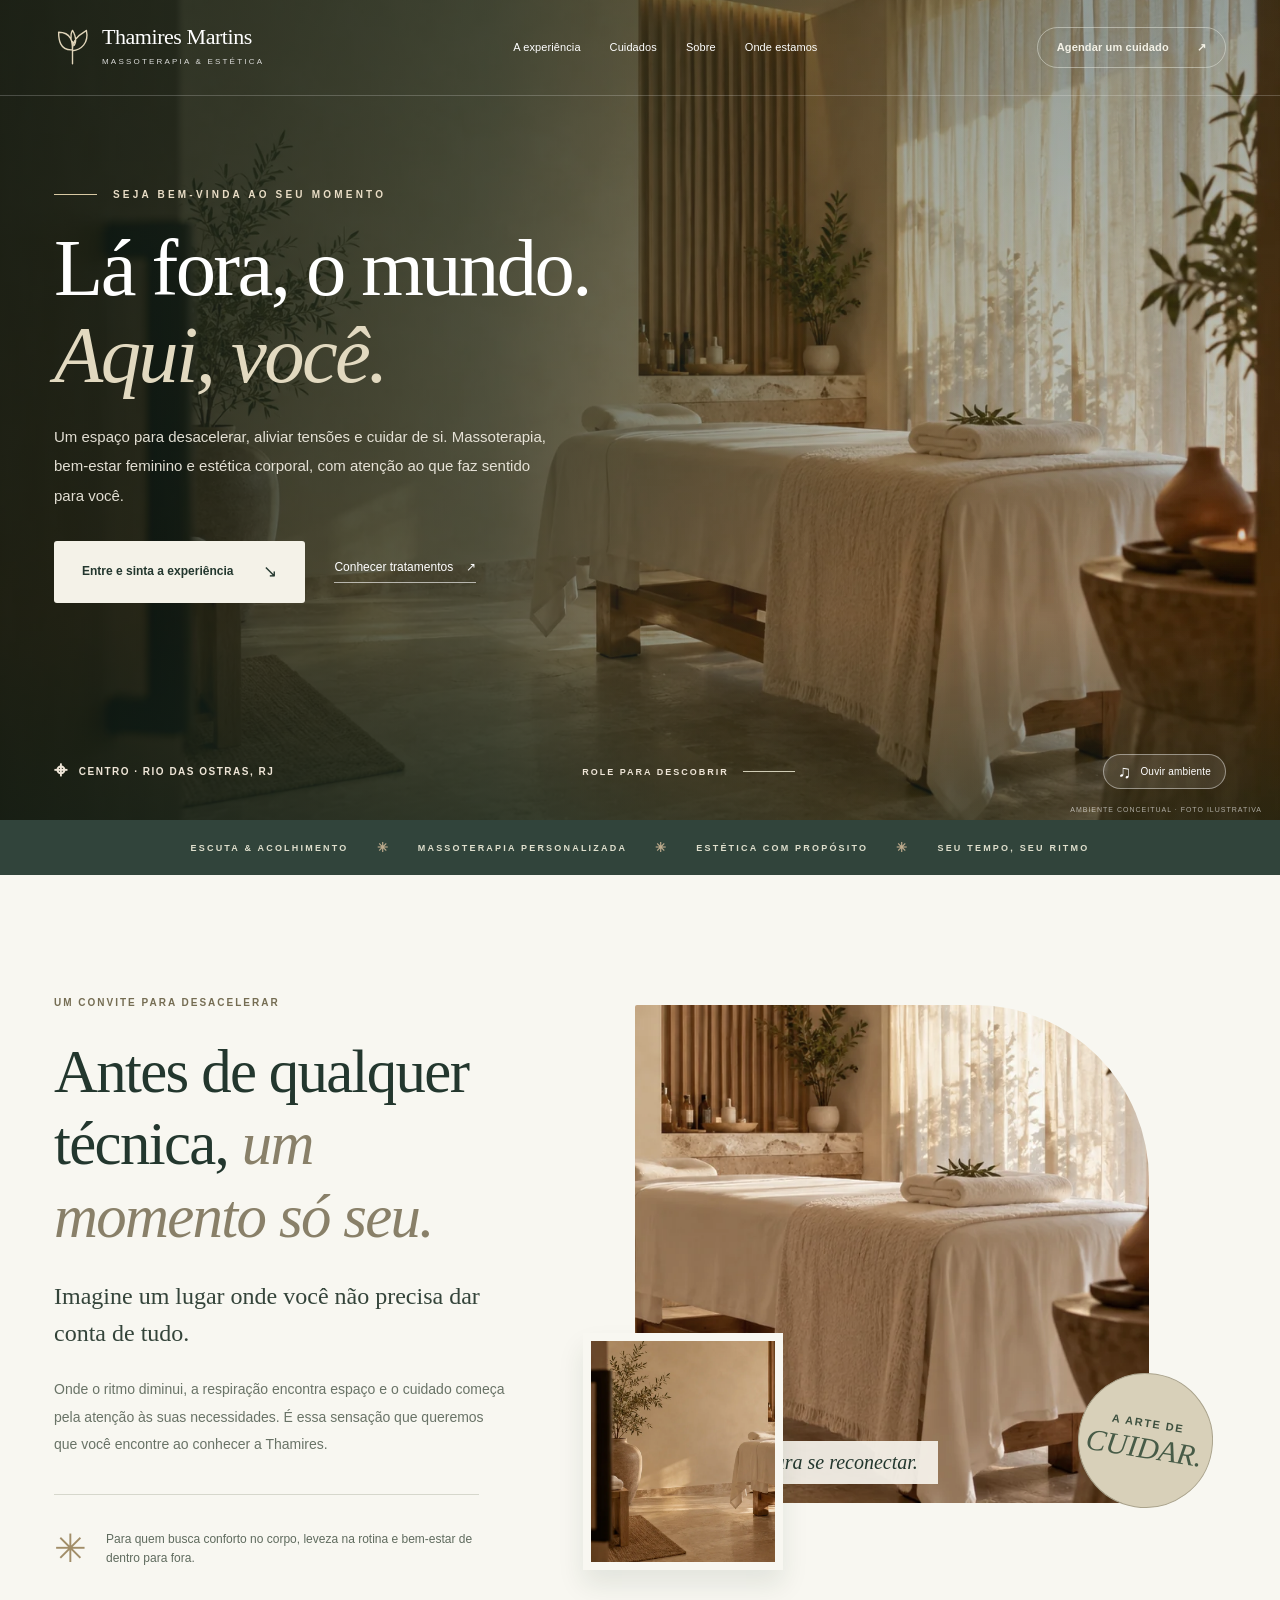
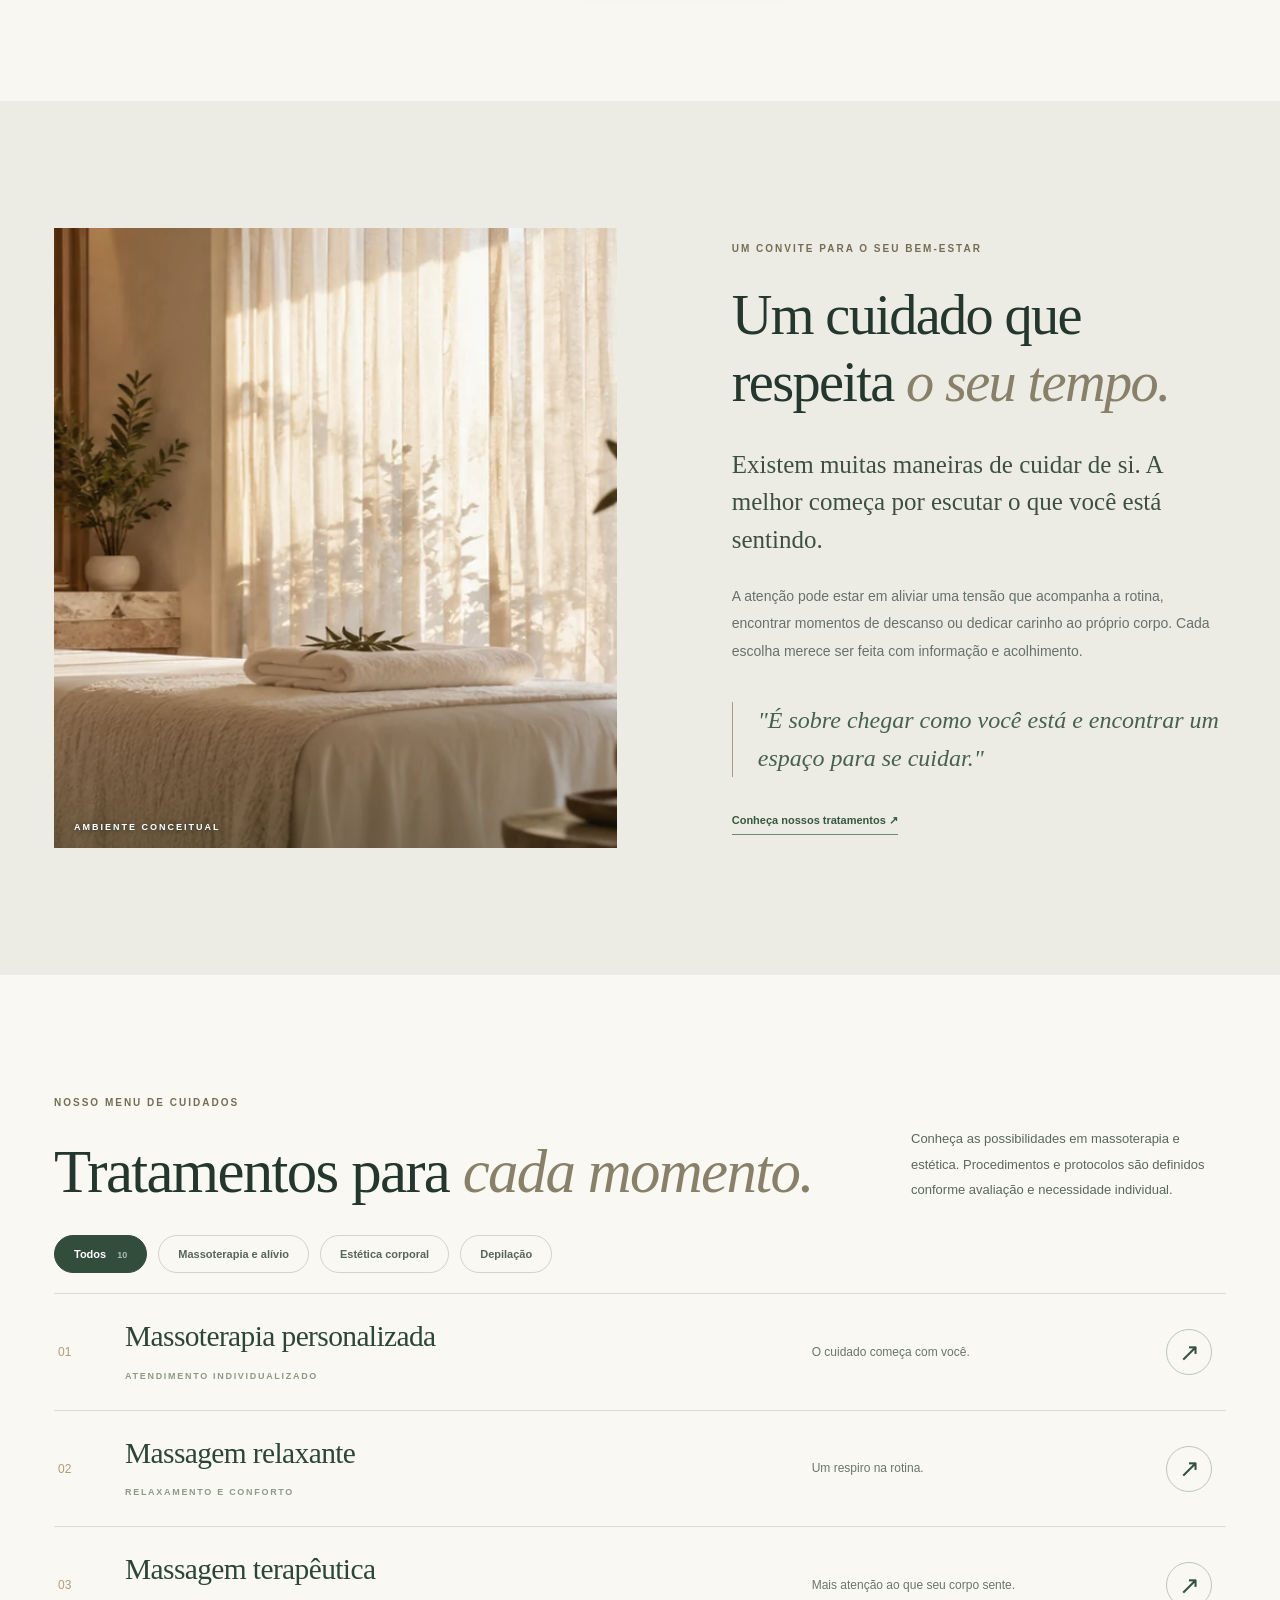
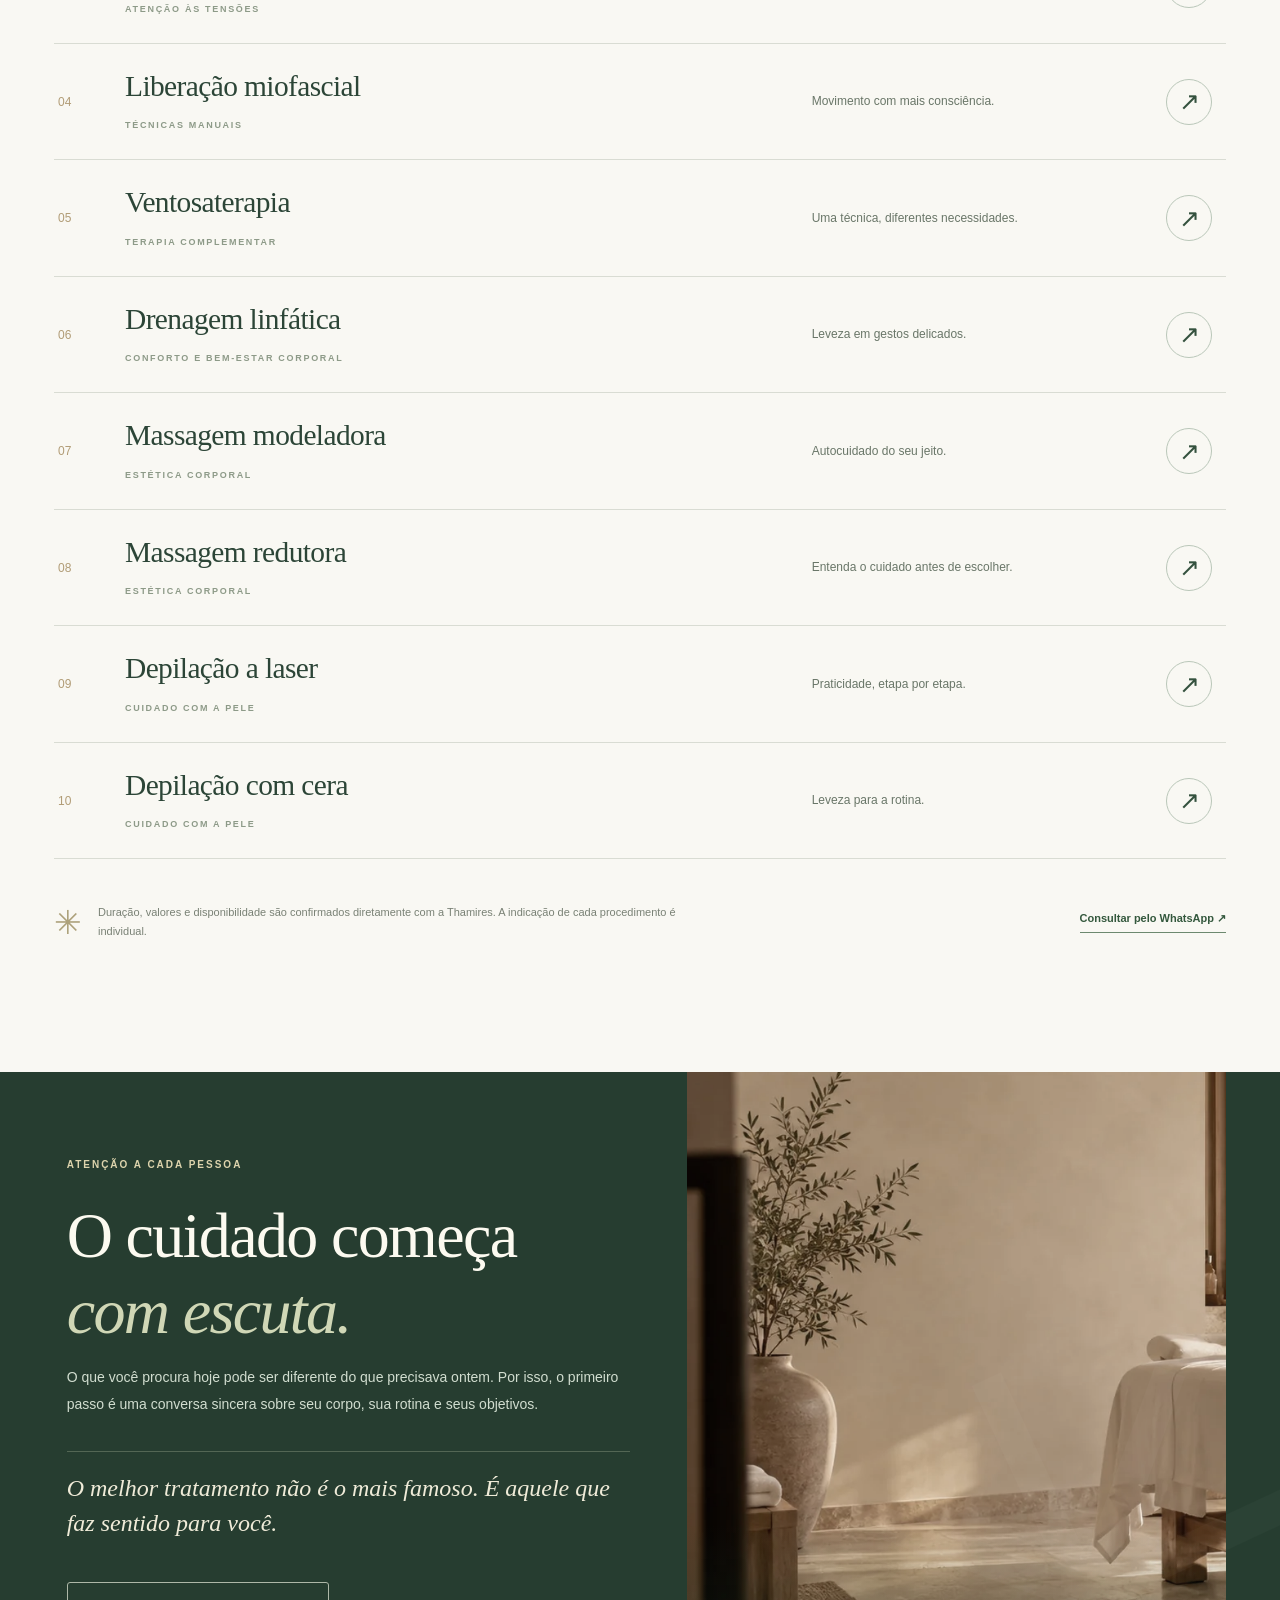
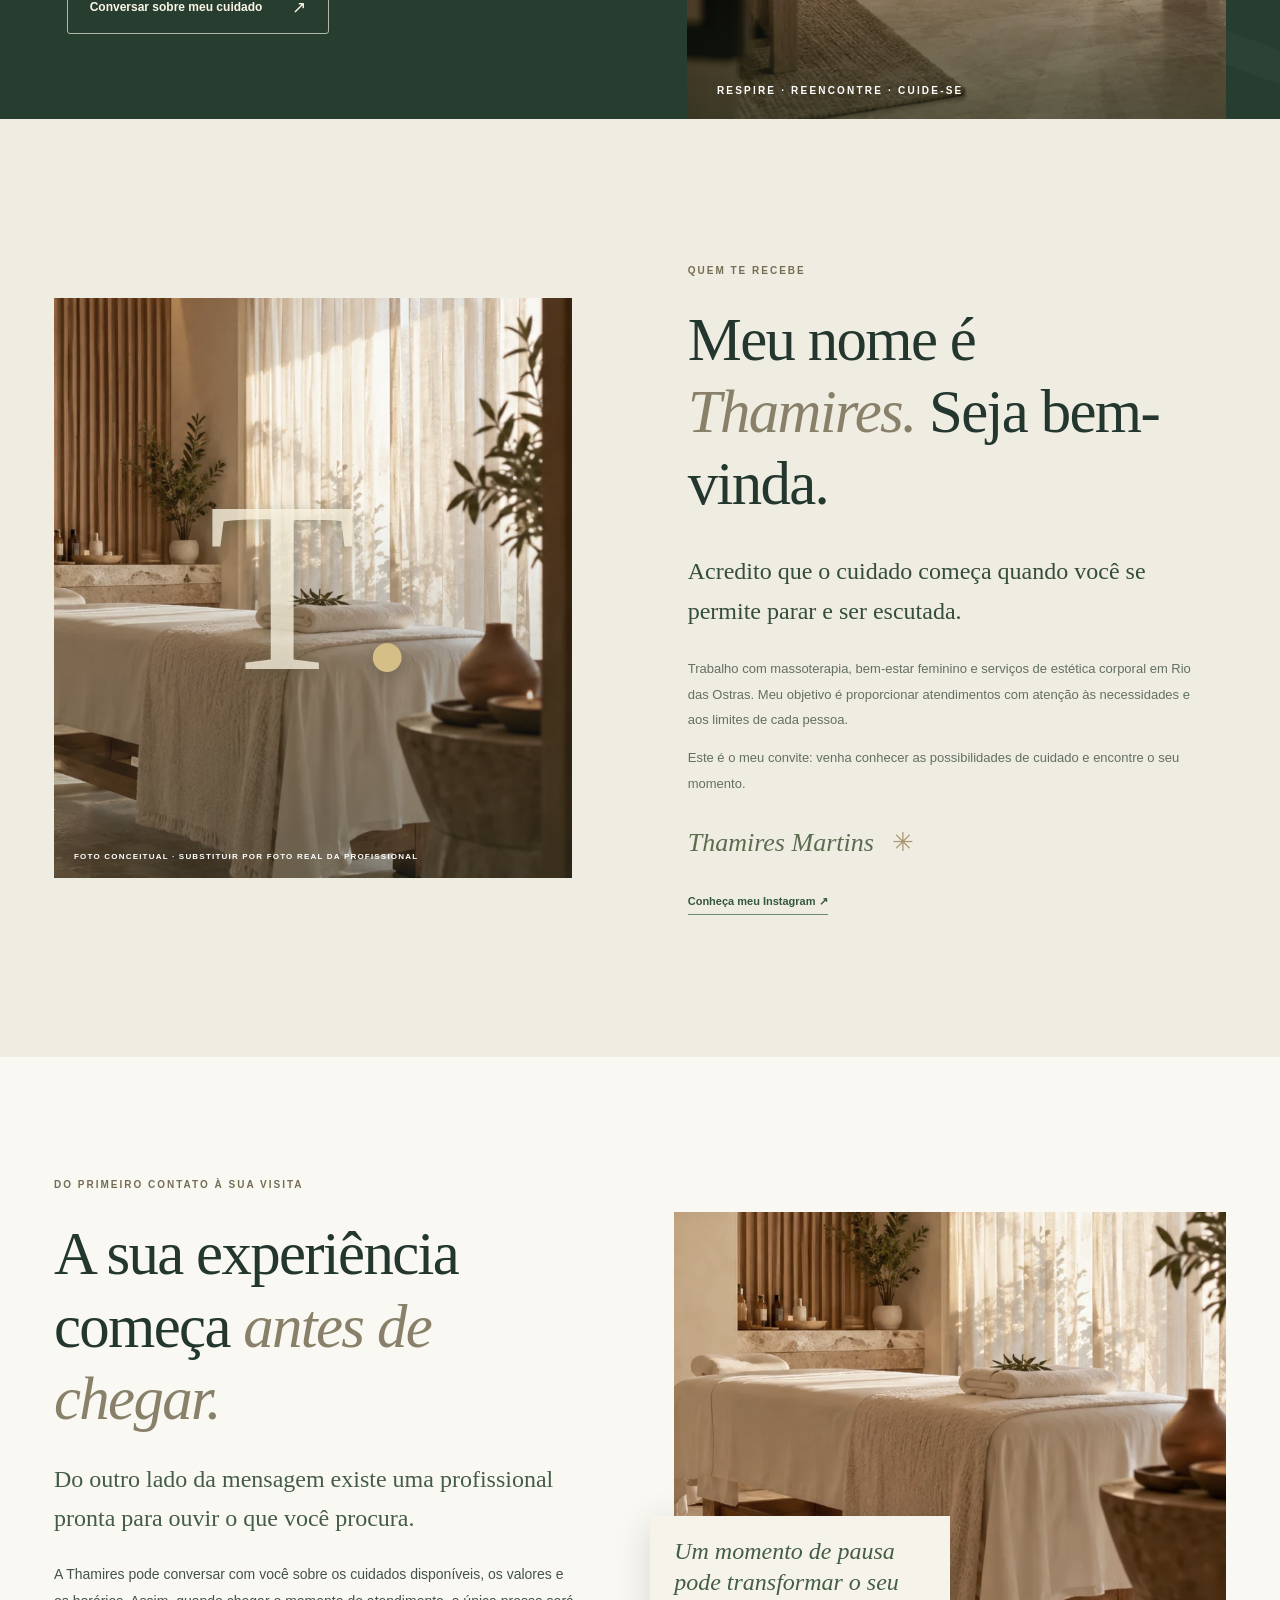
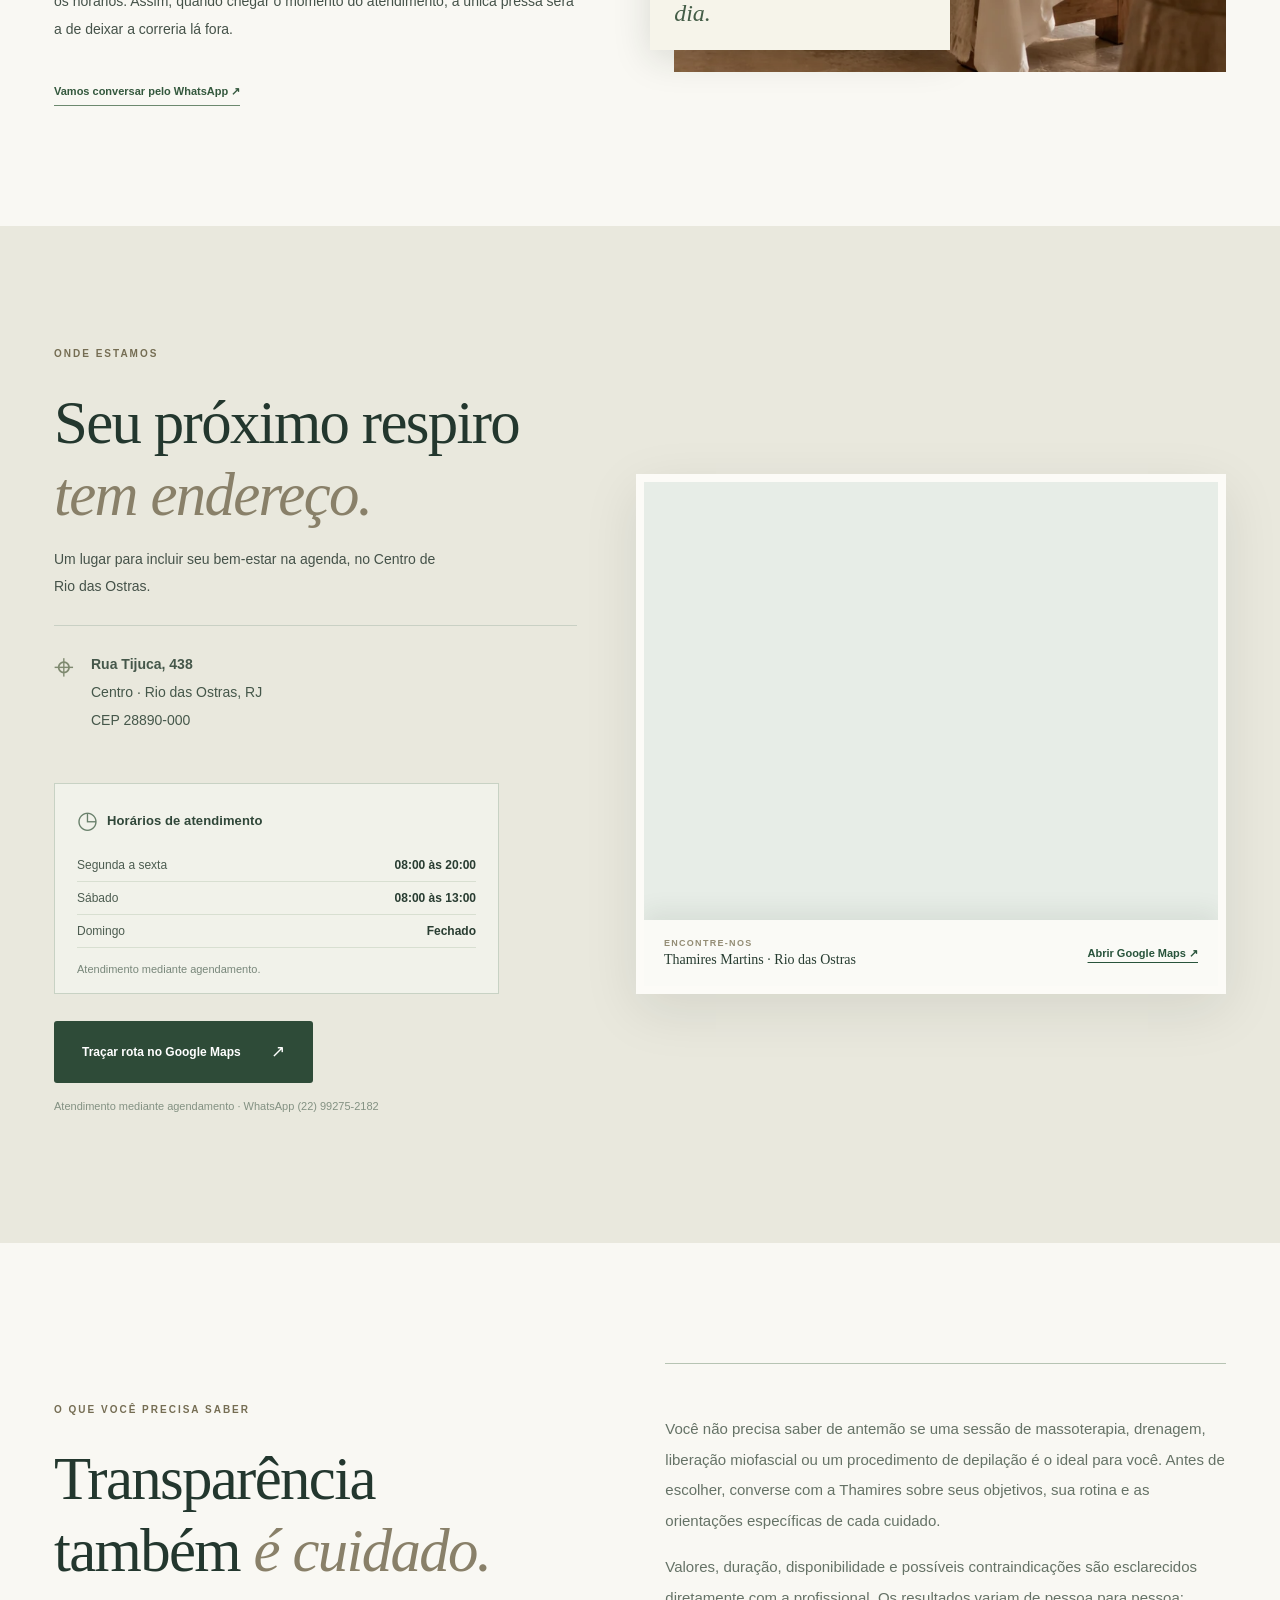
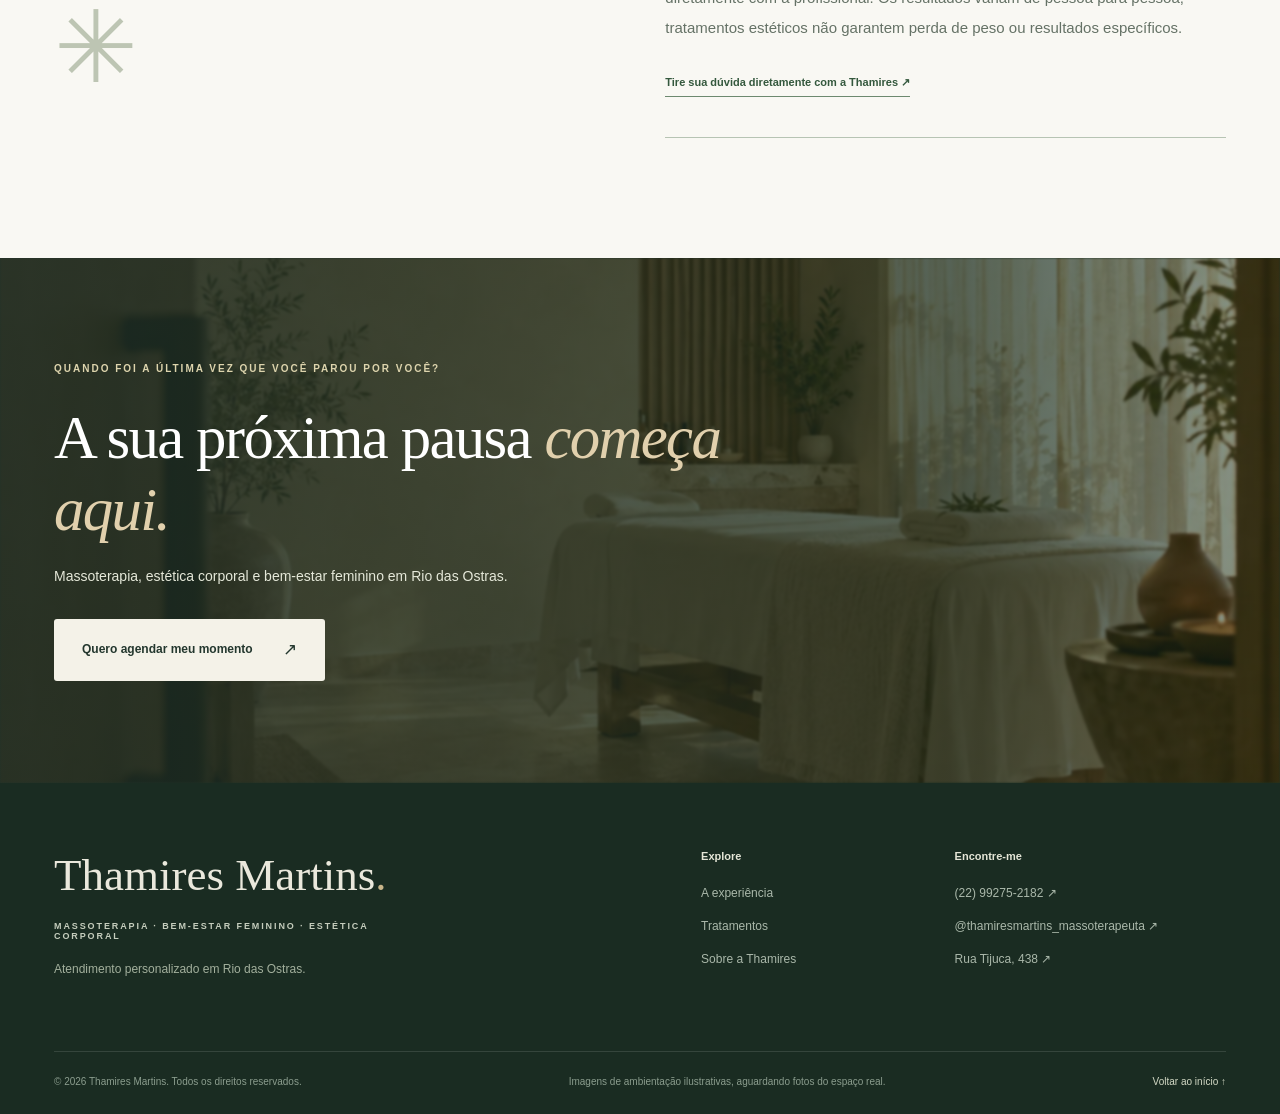
==== commit 3c82fc33: "feat: publicar novo site Thamires Martins com Google Maps e drawers dos tratamentos" ====
--- a/index.html
+++ b/index.html
@@ -1,156 +1,445 @@
 <!DOCTYPE html>
+
 <html lang="pt-BR">
 <head>
-  <meta charset="UTF-8">
-  <meta name="viewport" content="width=device-width, initial-scale=1.0">
-  <meta name="theme-color" content="#233f36">
-  <meta name="description" content="Thamires Martins | Massoterapia e bem-estar no Centro de Rio das Ostras, RJ. Descubra um momento de autocuidado e agende pelo WhatsApp.">
-  <meta name="robots" content="index, follow, max-image-preview:large">
-  <meta name="author" content="Thamires Martins">
-  <meta name="color-scheme" content="light">
-  <link rel="canonical" href="https://thamiresmartins.store/">
-  <link rel="icon" type="image/svg+xml" href="./favicon.svg">
-  <link rel="apple-touch-icon" href="./favicon.svg">
-  <meta property="og:type" content="website">
-  <meta property="og:locale" content="pt_BR">
-  <meta property="og:site_name" content="Tines | Thamires Martins">
-  <meta property="og:title" content="Tines | Thamires Martins Massoterapia">
-  <meta property="og:description" content="Seu momento de pausa e autocuidado em Rio das Ostras. Conheça o espaço de Thamires Martins e agende seu atendimento.">
-  <meta property="og:url" content="https://thamiresmartins.store/">
-  <meta name="twitter:card" content="summary">
-  <title>Tines | Thamires Martins - Massoterapia em Rio das Ostras</title>
-  <link rel="stylesheet" href="./styles.css">
-  <script defer src="./script.js"></script>
-  <script type="application/ld+json">
-  {
-    "@context": "https://schema.org",
-    "@type": "HealthAndBeautyBusiness",
-    "name": "Thamires Martins Massoterapia",
-    "alternateName": "Tines",
-    "url": "https://thamiresmartins.store/",
-    "telephone": "+55-22-99275-2182",
-    "description": "Atendimento em massoterapia e bem-estar no Centro de Rio das Ostras, Rio de Janeiro.",
-    "address": {
-      "@type": "PostalAddress",
-      "streetAddress": "Rua Tijuca, 438",
-      "addressLocality": "Rio das Ostras",
-      "addressRegion": "RJ",
-      "postalCode": "28890-000",
-      "addressCountry": "BR"
-    },
-    "areaServed": {"@type": "City", "name": "Rio das Ostras"},
-    "sameAs": ["https://www.instagram.com/thamiresmartins_massoterapeuta/"],
-    "hasMap": "https://share.google/yfPEvjeZcIU4XNdFD"
-  }
-  </script>
+<meta charset="utf-8"/>
+<meta content="width=device-width, initial-scale=1" name="viewport"/>
+<meta content="index,follow,max-image-preview:large" name="robots"/>
+<meta content="#263a31" name="theme-color"/>
+<meta content="Thamires Martins: massoterapia, liberação miofascial, drenagem linfática, estética corporal e depilação em Rio das Ostras. Conheça os cuidados e agende pelo WhatsApp." name="description"/>
+<meta content="Thamires Martins | Bem-estar feminino e estética corporal" property="og:title"/>
+<meta content="Seu momento de cuidado tem lugar. Massoterapia, bem-estar feminino e estética corporal em Rio das Ostras." property="og:description"/>
+<title>Thamires Martins | Massoterapia, Bem-estar Feminino e Estética Corporal</title>
+<style>
+:root{--dark:#23372e;--deep:#182c23;--ink:#26352e;--text:#455249;--muted:#737b70;--sand:#efece4;--paper:#f8f6f0;--cream:#fcfaf5;--line:#d9d9ce;--gold:#b99d70;--goldlight:#d8c9a3;--serif:'Playfair Display','EB Garamond',Georgia,serif;--sans:'DM Sans','Manrope',Arial,sans-serif}
+*,*:before,*:after{box-sizing:border-box}
+html{scroll-behavior:smooth;scroll-padding-top:90px}
+body{margin:0;font:400 15px/1.75 var(--sans);color:var(--ink);background:var(--paper);overflow-x:hidden}
+a{color:inherit;text-decoration:none}
+button{font:inherit;cursor:pointer}
+img{display:block;max-width:100%}
+button:focus-visible,a:focus-visible,summary:focus-visible{outline:3px solid #c3a766;outline-offset:4px}
+.container{width:min(1320px,calc(100% - 108px));margin:0 auto}
+.skip{position:absolute;left:-9999px;top:8px;padding:12px 18px;background:white;z-index:100}
+.skip:focus{left:12px}
+.prototype-bar{height:25px;background:#182f25;color:#d6d3c6;font:600 9px/25px var(--sans);text-align:center;letter-spacing:2.3px;position:relative;z-index:12}
+.prototype-dot{width:5px;height:5px;display:inline-block;border-radius:50%;background:#c8b686;vertical-align:2px;margin-right:10px}.prototype-sep{margin:0 14px;color:#899587}
+.site-header{position:absolute;top:0;left:0;right:0;z-index:11;height:96px;display:flex;align-items:center;gap:30px;padding:0 max(54px,calc((100vw - 1320px)/2));border-bottom:1px solid #ffffff33;color:white;transition:background .3s,box-shadow .3s}
+.site-header.is-scrolled{position:fixed;top:0;background:#fbfaf5f7;backdrop-filter:blur(18px);box-shadow:0 2px 24px #182c2312;color:var(--dark);height:84px;border-bottom:1px solid #dde0d7}
+.identity{display:flex;align-items:center;gap:11px;min-width:240px;flex-shrink:0}.identity-symbol{width:37px;height:43px;color:#e0d4b9;display:flex;align-items:center}.identity.is-light .identity-symbol{color:#bca57f}.identity-symbol svg{width:38px;height:42px}
+.identity-text strong{font:500 22px/1.1 var(--serif);display:block;letter-spacing:-.45px}.identity-text small{font:500 8px/2 var(--sans);letter-spacing:2.2px;display:block;margin-top:4px;opacity:.83}
+.nav-links{display:flex;align-items:center;justify-content:center;gap:29px;margin:auto}.nav-links a{font:500 11px/1.5 var(--sans);white-space:nowrap;letter-spacing:.1px;transition:color .2s}.nav-links a:hover{color:#e1c393}.site-header.is-scrolled .nav-links a:hover{color:#8a7248}
+.nav-cta{display:inline-flex;align-items:center;gap:28px;padding:11px 19px;color:#f3f1e6;border:1px solid #e6e8df7d;border-radius:100px;font:600 11px/1.5 var(--sans);white-space:nowrap;transition:background .2s,color .2s;letter-spacing:.15px}.nav-cta:hover{background:white;color:var(--dark)}.site-header.is-scrolled .nav-cta{border-color:#b4c0ad;color:var(--dark)}.site-header.is-scrolled .nav-cta:hover{background:var(--dark);color:#fff}
+.menu-toggle{border:0;background:none;display:none;flex-direction:column;gap:6px;justify-content:center;width:40px;height:40px;margin-left:auto}.menu-toggle{color:inherit}.menu-toggle span{display:block;width:22px;height:2px;background:currentColor}.menu-mobile{display:none}
+.hero{height:min(820px,100svh);min-height:660px;position:relative;background:var(--deep);color:white;overflow:hidden}.hero-photo{position:absolute;inset:0;overflow:hidden}.hero-photo img{width:100%;height:100%;object-fit:cover;object-position:center center;transform:scale(1.035);animation:hero-drifts 16s ease-in-out infinite alternate}.hero-shade{position:absolute;inset:0;background:linear-gradient(90deg,#0f1a13cc 0%,#182b23a1 38%,#14251a38 68%,#07140c25 100%),linear-gradient(0deg,#18291d80 0%,transparent 25%,#1f302453 100%)}@keyframes hero-drifts{from{transform:scale(1.02)}to{transform:scale(1.09)}}
+.hero-content{position:relative;z-index:1;padding-top:clamp(185px,21vh,285px)}.hero-topline{display:flex;align-items:center;gap:16px;font:600 10px var(--sans);letter-spacing:3.2px;color:#e9ddc6}.hero-topline .line{display:block;background:var(--goldlight);height:1px;width:43px}.hero h1{font:400 clamp(63px,6.3vw,100px)/1.08 var(--serif);letter-spacing:-2.6px;margin:24px 0 24px;text-wrap:balance}.hero h1 em{font-weight:400;color:#e2d9c0}.hero-content>p{max-width:495px;font:400 15px/1.95 var(--sans);color:#f4f0e5e9;margin:0 0 31px}
+.hero-actions{display:flex;align-items:center;gap:29px;flex-wrap:wrap}.button{display:inline-flex;justify-content:center;align-items:center;gap:30px;transition:transform .25s,background .25s,color .25s;font:600 12px/1.4 var(--sans);padding:18px 27px;min-height:56px;border-radius:3px;border:1px solid transparent;white-space:normal}.button:hover{transform:translateY(-2px)}.button span{font-size:17px;font-weight:400}.button-light{background:#f4f2e8;color:var(--dark)}.button-light:hover{background:#dddfd2}.hero-link{font:500 12px var(--sans);color:white;border-bottom:1px solid #ffffff9c;padding:0 0 8px}.hero-link span{margin-left:10px}
+.hero-bottom{position:absolute;bottom:31px;left:50%;transform:translateX(-50%);z-index:1;display:flex;justify-content:space-between;align-items:center;color:#eee5d7;gap:20px}.location-mini{font:600 10px var(--sans);letter-spacing:1.5px}.location-icon{font-size:23px;line-height:0;vertical-align:-3px;margin-right:6px}.hero-scroll{display:flex;align-items:center;gap:14px;font:600 9px var(--sans);letter-spacing:2px}.scroll-line{display:block;width:52px;height:1px;background:#d1cdb6}.ambient-btn{background:#ffffff19;color:#fff;border:1px solid #ffffff6e;border-radius:30px;font:500 10px var(--sans);letter-spacing:.2px;padding:11px 14px;display:flex;align-items:center;gap:9px}.ambient-btn:hover{background:#ffffff30}.wave-icon{font-size:18px;line-height:0}.photo-disclaimer{position:absolute;bottom:7px;right:18px;font:500 7px var(--sans);letter-spacing:1px;color:#ffffff9c;z-index:1}
+.care-strip{display:flex;gap:28px;align-items:center;justify-content:center;flex-wrap:wrap;background:#31443b;color:#dfdfcd;padding:20px 14px;font:600 9px var(--sans);letter-spacing:2.2px}.strip-star{color:#bcaa8c;font-size:13px}
+.section-pad{padding:120px 0}.eyebrow{display:flex;align-items:center;gap:13px;font:700 10px/1.5 var(--sans);letter-spacing:2px;color:#756d53;text-transform:uppercase;margin:0 0 28px}.eyebrow span{border:1px solid #b7ae8f;border-radius:50%;width:33px;height:33px;display:grid;place-items:center;color:#8f8b6b;font-size:10px;flex-shrink:0}
+h2{font:400 clamp(44px,4.75vw,73px)/1.19 var(--serif);letter-spacing:-1.65px;margin:0;color:var(--dark)}h2 i{font-weight:400;color:#898069}p{line-height:1.95;color:var(--text)}
+.welcome{background:#f8f7f1}.welcome-grid{display:grid;grid-template-columns:minmax(0,43fr) minmax(0,57fr);gap:3.8%;align-items:center}.welcome-copy{padding-right:7%}.welcome-copy h2{margin-bottom:25px}.welcome-copy .lead{font:400 24px/1.55 var(--serif);color:#34443a}.welcome-copy>p:not(.eyebrow):not(.lead){font-size:14px;color:#697367}.welcome-foot{display:flex;align-items:center;gap:19px;border-top:1px solid #d6d7cc;margin-top:36px;padding-top:23px;max-width:425px;color:#5f6b5e;font-size:12px;line-height:1.6}.mini-flower{font-size:39px;color:#a18d68}.welcome-gallery{height:565px;position:relative}.welcome-big{position:absolute;inset:0 12% 12% 8%;margin:0;overflow:hidden;border-radius:2px 175px 2px 2px}.welcome-big img{width:100%;height:100%;object-fit:cover;object-position:center;filter:saturate(.79)}.welcome-big figcaption{position:absolute;bottom:19px;left:20px;background:#f8f5edeb;padding:10px 20px;font:italic 20px var(--serif);color:var(--dark)}.welcome-small{position:absolute;bottom:0;left:0;width:31%;height:42%;overflow:hidden;border:8px solid #f8f7f1;margin:0;box-shadow:0 15px 25px #1a312118}.welcome-small img{width:100%;height:100%;object-fit:cover}.gallery-stamp{position:absolute;right:2%;bottom:11%;width:135px;height:135px;border-radius:100%;background:#d8d0b9;color:#3d503f;display:flex;align-items:center;justify-content:center;flex-direction:column;text-align:center;font:600 11px/1.4 var(--sans);letter-spacing:1.6px;transform:rotate(9deg);border:1px solid #aaa38c}.gallery-stamp i{font:italic 30px var(--serif);letter-spacing:0;color:#475b47}
+.paths{background:#edece4}.section-heading{display:flex;justify-content:space-between;align-items:end;gap:60px;margin-bottom:43px}.section-heading>div{max-width:800px}.section-heading h2{max-width:780px}.section-heading>p{margin:0 0 6px;max-width:315px;font-size:13px;color:#5a685a}
+.path-grid{display:grid;grid-template-columns:repeat(3,1fr);gap:13px}.path-card{border:0;padding:24px 27px;min-height:470px;display:flex;flex-direction:column;text-align:left;justify-content:space-between;position:relative;overflow:hidden;isolation:isolate;color:white;background:#5b6659;transition:transform .25s}.path-card:hover{transform:translateY(-5px)}.path-card:before{content:'';position:absolute;inset:0;z-index:-2;background-size:cover;background-position:center;filter:saturate(.76);transition:transform .6s}.path-card:hover:before{transform:scale(1.06)}.path-card:after{content:'';position:absolute;inset:0;z-index:-1;background:linear-gradient(180deg,#17291e55,#1c2a21ad)}.path-card-one:before{background-image:url('[data-uri]')}.path-card-two:before{background-image:url('[data-uri]')}.path-card-three:before{background-image:url('[data-uri]')}.path-number{font:600 11px var(--sans);letter-spacing:2.5px}.path-middle{font:400 clamp(31px,3vw,46px)/1.17 var(--serif);letter-spacing:-1px}.path-middle em{color:#f2e1bd}.path-bottom{border-top:1px solid #ffffff77;padding-top:16px;font:600 10px var(--sans);letter-spacing:1.2px;display:flex;justify-content:space-between;align-items:center}.path-bottom b{font-size:25px;font-weight:400}.paths-end{display:flex;align-items:center;justify-content:space-between;gap:20px;margin-top:32px;color:#7c826f;font:600 9px var(--sans);letter-spacing:2px}.gold-line{height:1px;flex:1;background:#c8c6b6}
+.treatments{background:#f9f8f3}.treatment-heading{margin-bottom:27px}.filters{display:flex;gap:11px;flex-wrap:wrap;border-bottom:1px solid #d9dcd3;padding-bottom:20px;margin-bottom:0}.filter{border:1px solid #d1d4c8;color:#576658;background:transparent;border-radius:32px;padding:12px 19px;font:600 11px var(--sans);transition:.2s}.filter span{opacity:.6;font-size:9px;margin-left:8px}.filter:hover{border-color:#607761}.filter.is-active{background:#334d3c;color:#fff;border-color:#334d3c}.service-list{border-bottom:1px solid #d9dcd3}.service-row{display:grid;grid-template-columns:45px minmax(190px,1.4fr) minmax(170px,.7fr) 56px;gap:22px;align-items:center;border-bottom:1px solid #d9dcd3;padding:23px 4px;transition:padding .2s,background .2s}.service-row:last-child{border-bottom:0}.service-row:hover{background:#f0f2e9;padding-left:16px}.service-row[hidden]{display:none!important}.service-no{font:500 12px var(--sans);color:#b19c76}.service-row h3{font:400 clamp(23px,2.3vw,33px)/1.3 var(--serif);margin:0 0 5px;letter-spacing:-.6px;color:#2c4537}.service-row div>span{color:#8d9a88;font:700 9px var(--sans);letter-spacing:1.7px}.service-row p{font:400 12px/1.55 var(--sans);color:#697668;margin:0}.service-open{height:46px;width:46px;border-radius:50%;display:grid;place-items:center;color:#34513e;background:transparent;border:1px solid #bac7b9;font:25px var(--serif);transition:.2s}.service-open:hover{background:#294b39;color:white}.treatments-note{display:flex;align-items:center;gap:16px;padding-top:33px}.treatments-note>span{font:33px var(--serif);color:#ada17b}.treatments-note p{font:400 11px/1.7 var(--sans);color:#798175;max-width:620px}.underlink{font:700 11px var(--sans);border-bottom:1px solid #6d896f;padding-bottom:7px;white-space:nowrap;color:#34583d;margin-left:auto}.underlink:hover{color:#88744f;border-color:#88744f}
+.sense-section{background:#253d32;color:white;position:relative;overflow:hidden}.sense-section:after{content:'✳';position:absolute;right:-80px;bottom:-275px;transform:rotate(20deg);font:400 660px var(--serif);color:#ffffff06;pointer-events:none}.sense-grid{display:grid;grid-template-columns:minmax(0,47fr) minmax(0,53fr);gap:6%;position:relative;z-index:1}.light-eyebrow{color:#ddd4ad}.light-eyebrow span{color:#e1d5a5;border-color:#9d9a77}.sense-intro h2{color:#f6f2e6;margin-bottom:22px}.sense-intro h2 i{color:#d6c4a2}.sense-intro>p:not(.eyebrow){color:#d4ded0;font:400 14px/2 var(--sans);max-width:440px}.sense-small{display:block;font:600 10px/2 var(--sans);letter-spacing:1.1px;color:#9caf9c;max-width:390px;margin-top:63px}.sense-panel{border:1px solid #7d8a77;padding:30px 36px;background:#ffffff06}.sense-panel-top{display:flex;justify-content:space-between;font:600 9px var(--sans);letter-spacing:2px;color:#c3cdb9;margin-bottom:21px}.sense-choice{display:flex;justify-content:space-between;align-items:center;color:#f0f1e9;background:transparent;border:0;border-bottom:1px solid #718376;padding:14px 4px;text-align:left;width:100%;font:400 18px var(--serif);transition:.2s}.sense-choice span{font:16px var(--sans)}.sense-choice.selected{color:#f7dbae;padding-left:15px;border-bottom-color:#c3b58d;background:#ffffff0a}.sense-choice:hover{color:#eed8b5}.sense-result{margin-top:29px;border-top:1px solid #738879;padding-top:26px}.result-kicker{font:600 9px var(--sans);color:#afc1b0;letter-spacing:1.7px}.sense-result h3{font:400 31px var(--serif);color:#fff5e5;margin:13px 0}.sense-result p{font-size:12px;color:#cbd7cc;max-width:440px}.button-outline{color:#fcf5e6;border-color:#aeb8a8;background:transparent;padding:13px 22px;min-height:49px;margin-top:13px}.button-outline:hover{background:#edf0e6;color:#314b39}
+.profile{background:#efece2}.profile-grid{display:grid;grid-template-columns:minmax(0,48fr) minmax(0,52fr);gap:8%;align-items:center}.profile-image{height:580px;position:relative;overflow:hidden;background:#c8bea7}.profile-image img{height:100%;width:100%;object-fit:cover;object-position:center;filter:saturate(.7)}.profile-image:after{content:'';position:absolute;inset:0;background:linear-gradient(0deg,#25352d60,transparent 65%)}.profile-monogram{position:absolute;inset:0;display:flex;align-items:center;justify-content:center;font:400 clamp(140px,19vw,295px)/1 var(--serif);color:#fcf5e2c2;z-index:1;text-shadow:0 4px 14px #30463044}.profile-monogram span{color:#d6be87}.profile-image small{position:absolute;bottom:17px;left:20px;right:20px;font:600 8px var(--sans);letter-spacing:1.2px;color:#fff;z-index:1}.profile-copy{padding:24px 4%}.profile-copy h2{margin-bottom:30px}.profile-copy .lead{font:400 24px/1.7 var(--serif);color:#344e3b}.profile-copy p:not(.eyebrow):not(.lead){font-size:13px;color:#647062;max-width:515px}.profile-signature{font:italic 26px var(--serif);color:#5b6c4f;margin:31px 0 29px}.profile-signature span{font-style:normal;color:#aa9872;margin-left:12px}.profile-copy .underlink{margin-left:0}
+.ritual{background:#f9f8f3}.ritual-title{display:flex;justify-content:space-between;align-items:end;gap:55px}.ritual-title>p{max-width:230px;font-size:13px}.ritual-steps{display:grid;grid-template-columns:repeat(4,1fr);gap:22px;margin-top:62px}.ritual-steps>div{border-top:1px solid #c9cfc1;padding-top:18px}.ritual-steps span{font:italic 30px var(--serif);color:#978766}.ritual-steps h3{font:400 25px var(--serif);margin:22px 0 11px;color:#334b3b}.ritual-steps p{font:400 12px/1.8 var(--sans);color:#6e7a6b;max-width:240px}
+.local{background:#e9e8dd}.local-grid{display:grid;grid-template-columns:minmax(0,47fr) minmax(0,53fr);gap:5%;align-items:center}.local-copy h2{max-width:600px}.local-copy>p:not(.eyebrow):not(.local-note){font-size:14px;max-width:400px}.address{display:flex;align-items:start;gap:17px;border-top:1px solid #c9d0c4;padding:24px 0;margin:25px 0;color:#45574a;font:400 14px/2 var(--sans)}.address-pin{font:35px/1 var(--serif);color:#7e896f}.button-green{background:#2e4b38;color:white}.button-green:hover{background:#1b3526}.local-note{font:400 11px var(--sans);color:#839182;margin-top:17px}.local-illustration{height:475px;position:relative;overflow:hidden;border:13px solid #f9f8ef;background:repeating-linear-gradient(0deg,transparent 0 57px,#faf9f0 58px 64px,transparent 65px 148px),repeating-linear-gradient(90deg,#dce1d4 0 62px,#f8f8f1 63px 70px,#dce1d4 71px 140px)}.map-lines{position:absolute;background:#fbfaf2;box-shadow:0 0 0 2px #cfd7c7}.map-a{height:23px;width:150%;transform:rotate(-35deg);left:-40%;top:18%}.map-b{height:20px;width:120%;transform:rotate(24deg);right:-32%;bottom:33%}.map-c{width:18px;height:150%;top:-20%;left:70%;transform:rotate(-15deg)}.map-pin{position:absolute;top:40%;left:42%;transform:translate(-18%,-20%);display:flex;align-items:center;flex-direction:column;text-align:center;background:#2c5038;color:#fff;border-radius:4px;padding:18px 30px;box-shadow:0 16px 30px #1b3c2928;z-index:1}.map-pin:after{content:'';position:absolute;bottom:-14px;left:47%;width:0;height:0;border-left:14px solid transparent;border-right:14px solid transparent;border-top:14px solid #2c5038}.map-pin span{font:36px var(--serif);color:#daca9b;line-height:1}.map-pin strong{font:500 20px var(--serif);white-space:nowrap;margin:4px 0}.map-pin small{font:500 10px var(--sans);white-space:nowrap;color:#d5e1d5}.map-label{font:600 10px var(--sans);letter-spacing:2px;color:#94a38e;position:absolute;bottom:22px;left:25px}
+.faq{background:#f9f8f3}.faq-grid{display:grid;grid-template-columns:minmax(0,43fr) minmax(0,57fr);gap:5%}.faq-grid h2{max-width:500px}.faq-grid>div:first-child>p:last-child{max-width:355px;font-size:14px}.faq-list{border-top:1px solid #d0d6c9}.faq details{border-bottom:1px solid #d0d6c9;padding:19px 0}.faq summary{list-style:none;display:flex;justify-content:space-between;gap:15px;align-items:center;cursor:pointer;font:500 16px/1.6 var(--sans);color:#30483a}.faq summary::-webkit-details-marker{display:none}.faq summary span{font:32px/1 var(--serif);color:#849177}.faq details[open] summary span{transform:rotate(45deg)}.faq details p{font:400 13px/1.9 var(--sans);color:#6e7a70;margin:11px 45px 9px 0}
+.closing{min-height:525px;position:relative;display:grid;align-items:center;overflow:hidden;color:white;background:#243a2d}.closing-photo{position:absolute;inset:0;background-image:url('[data-uri]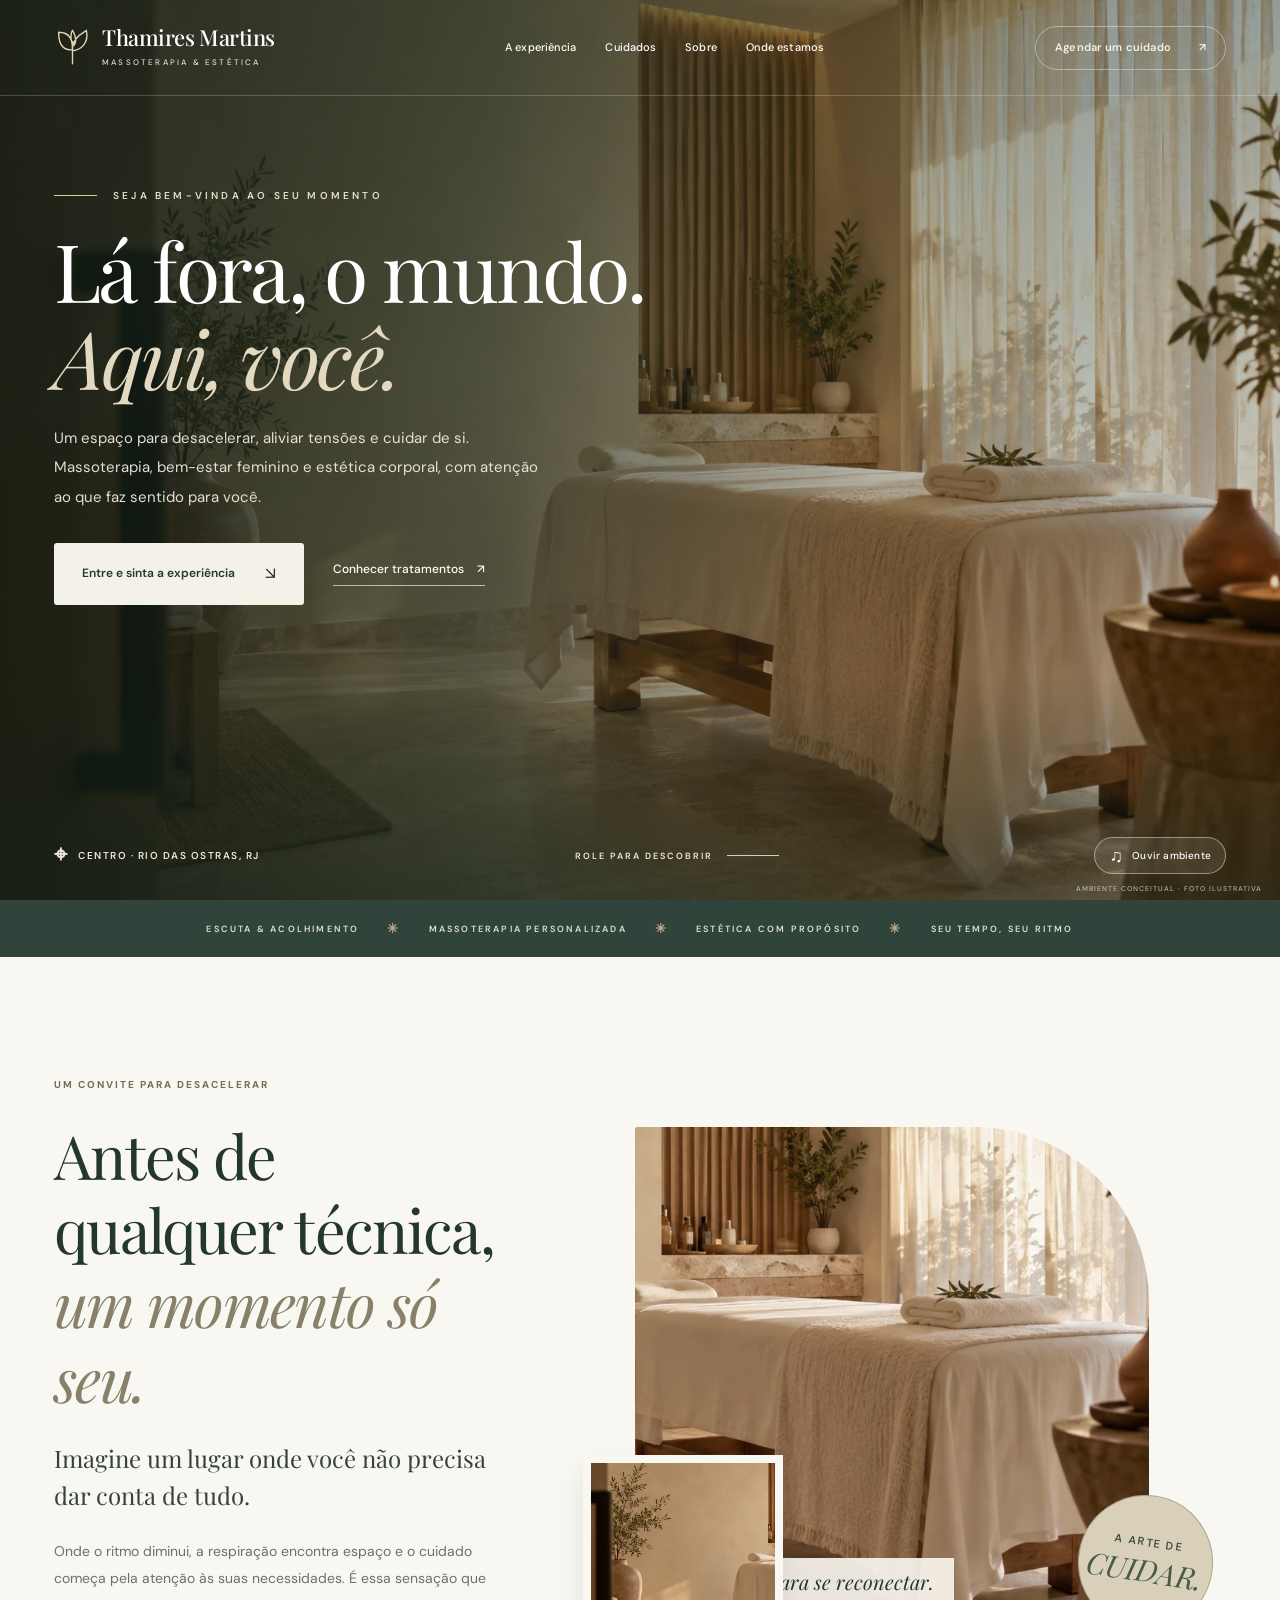
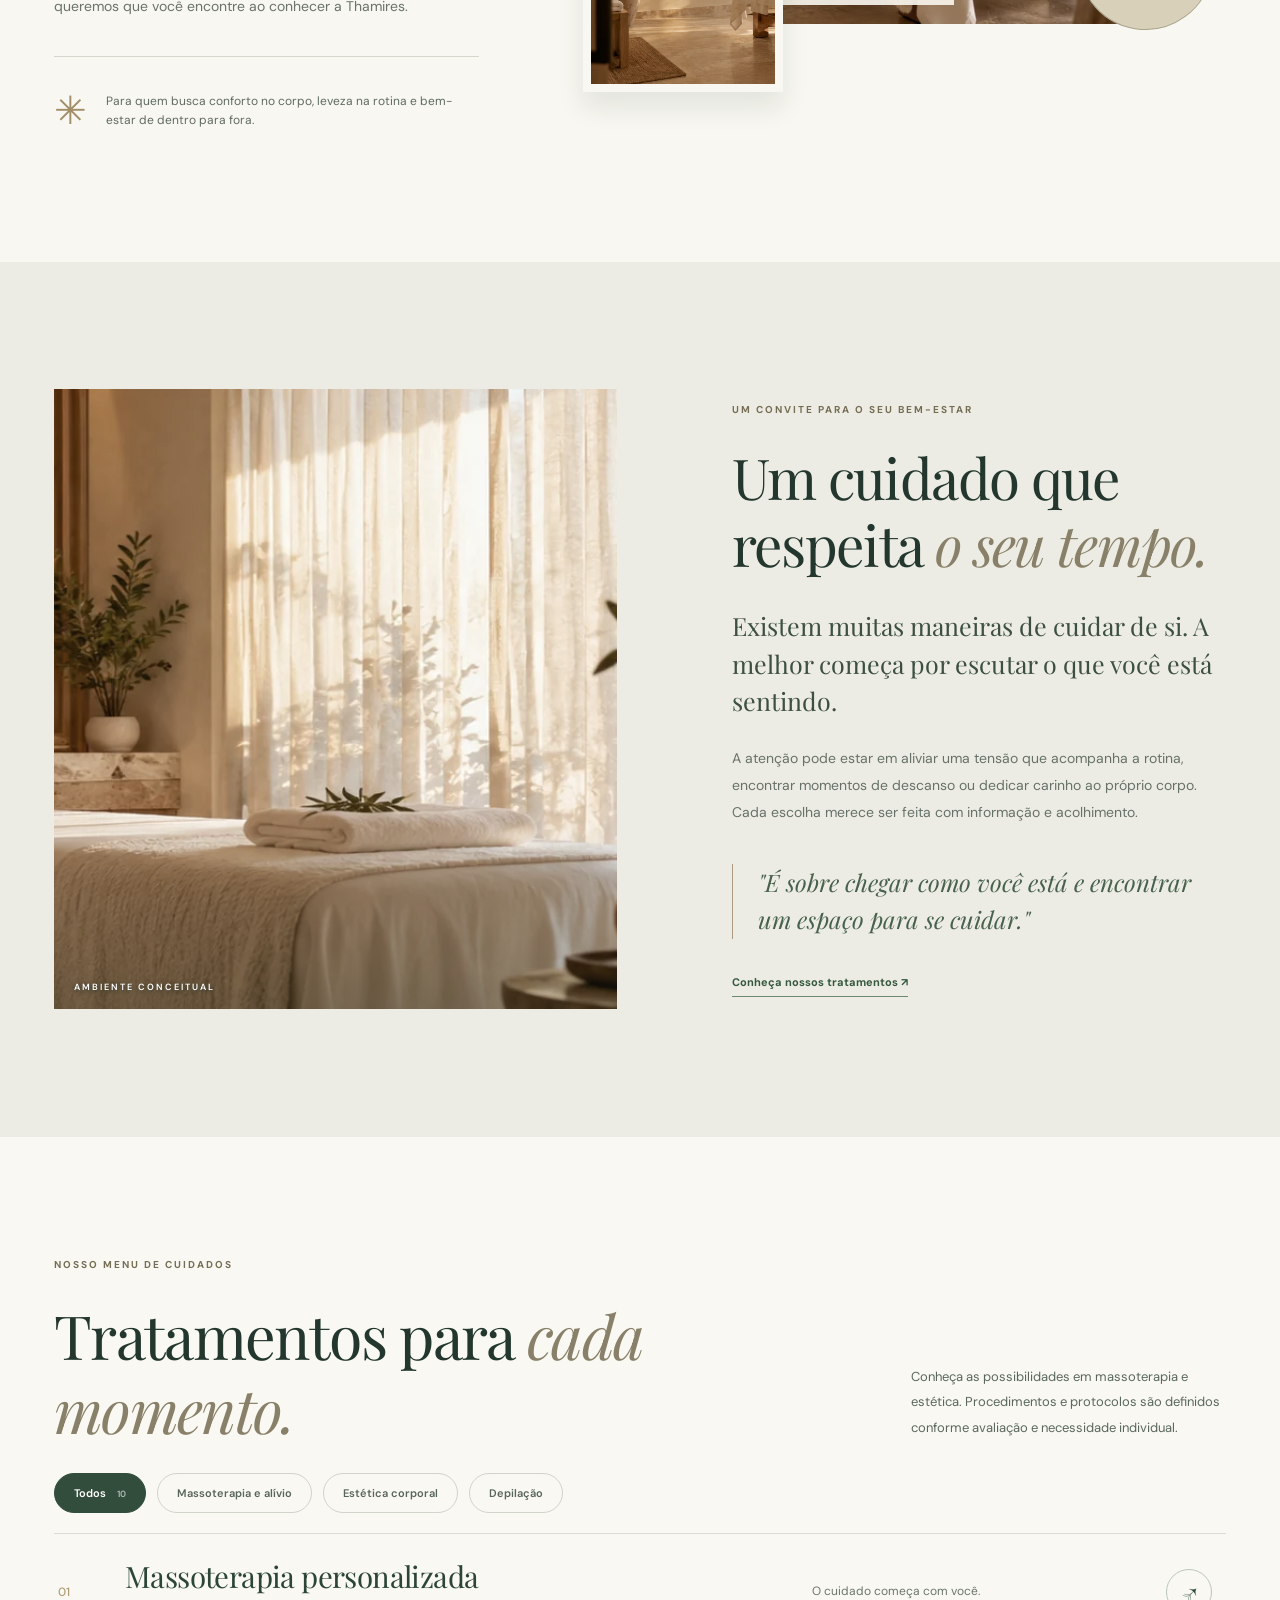
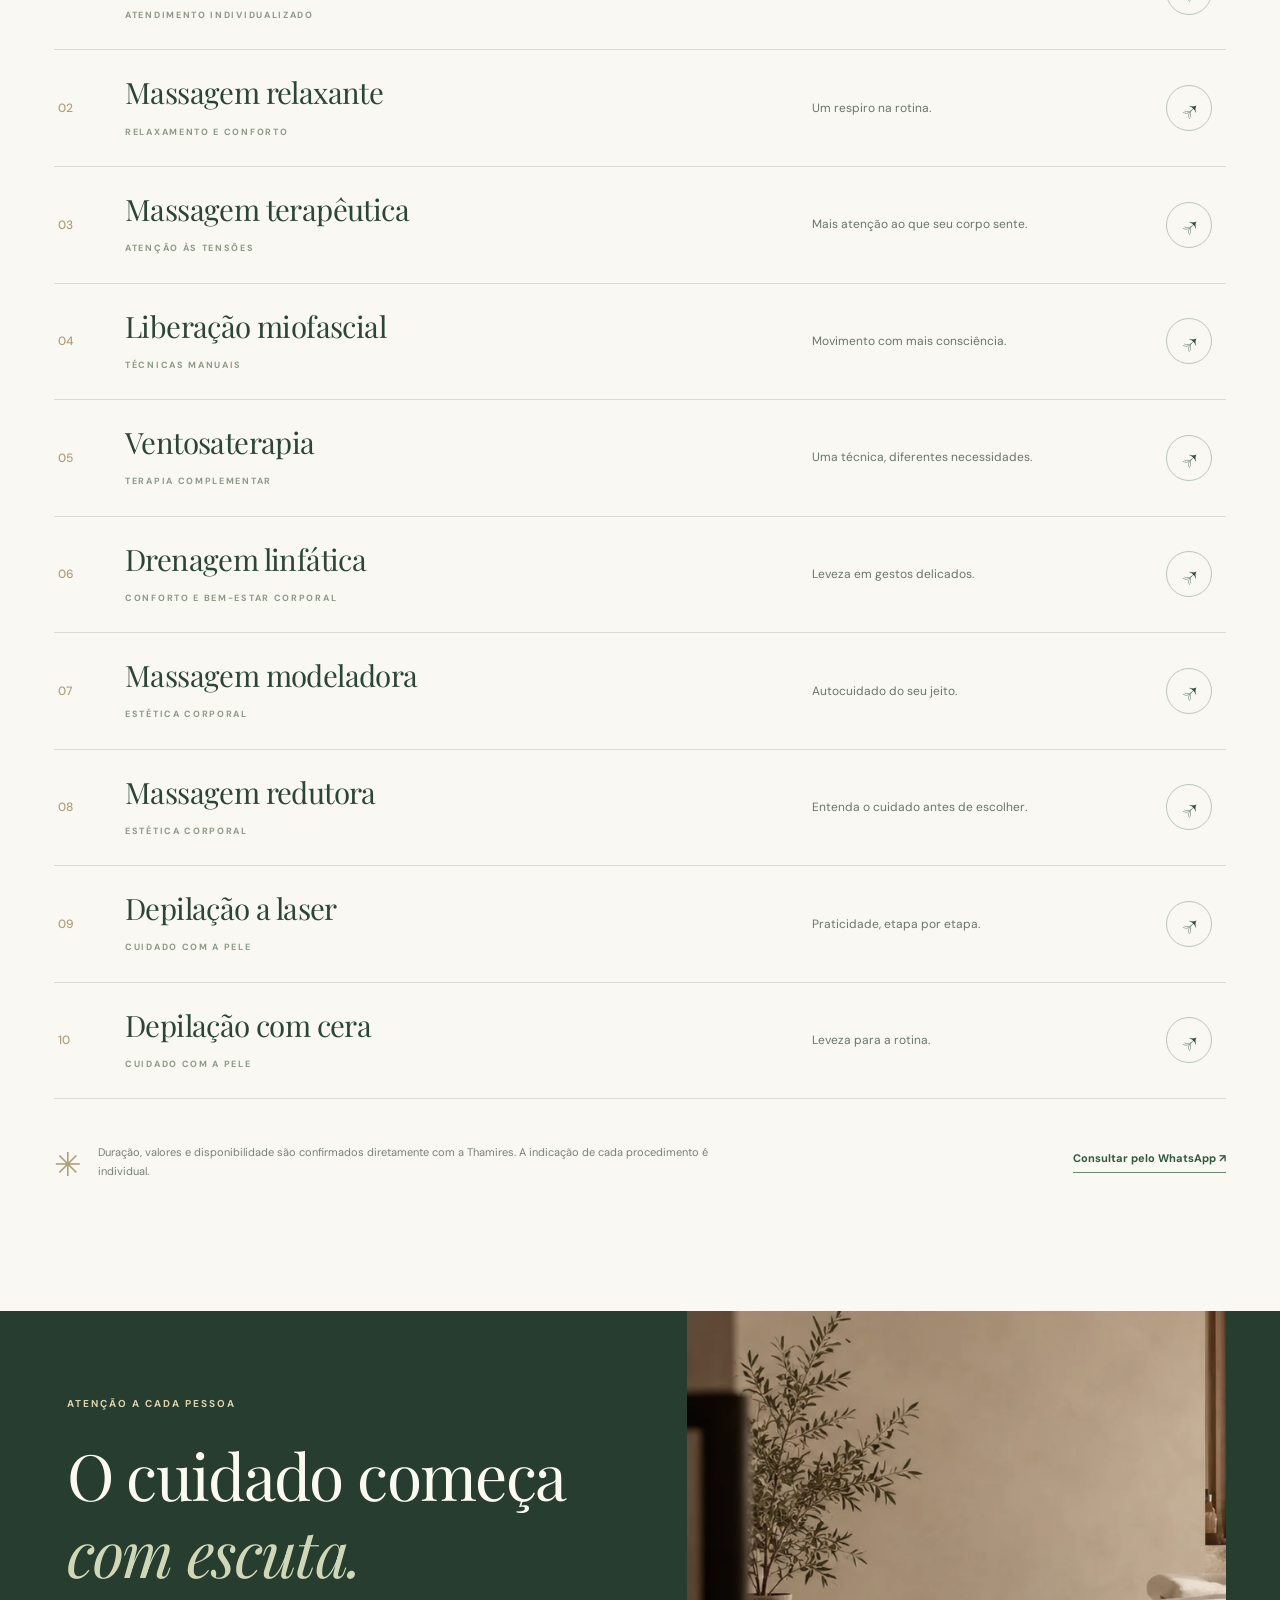
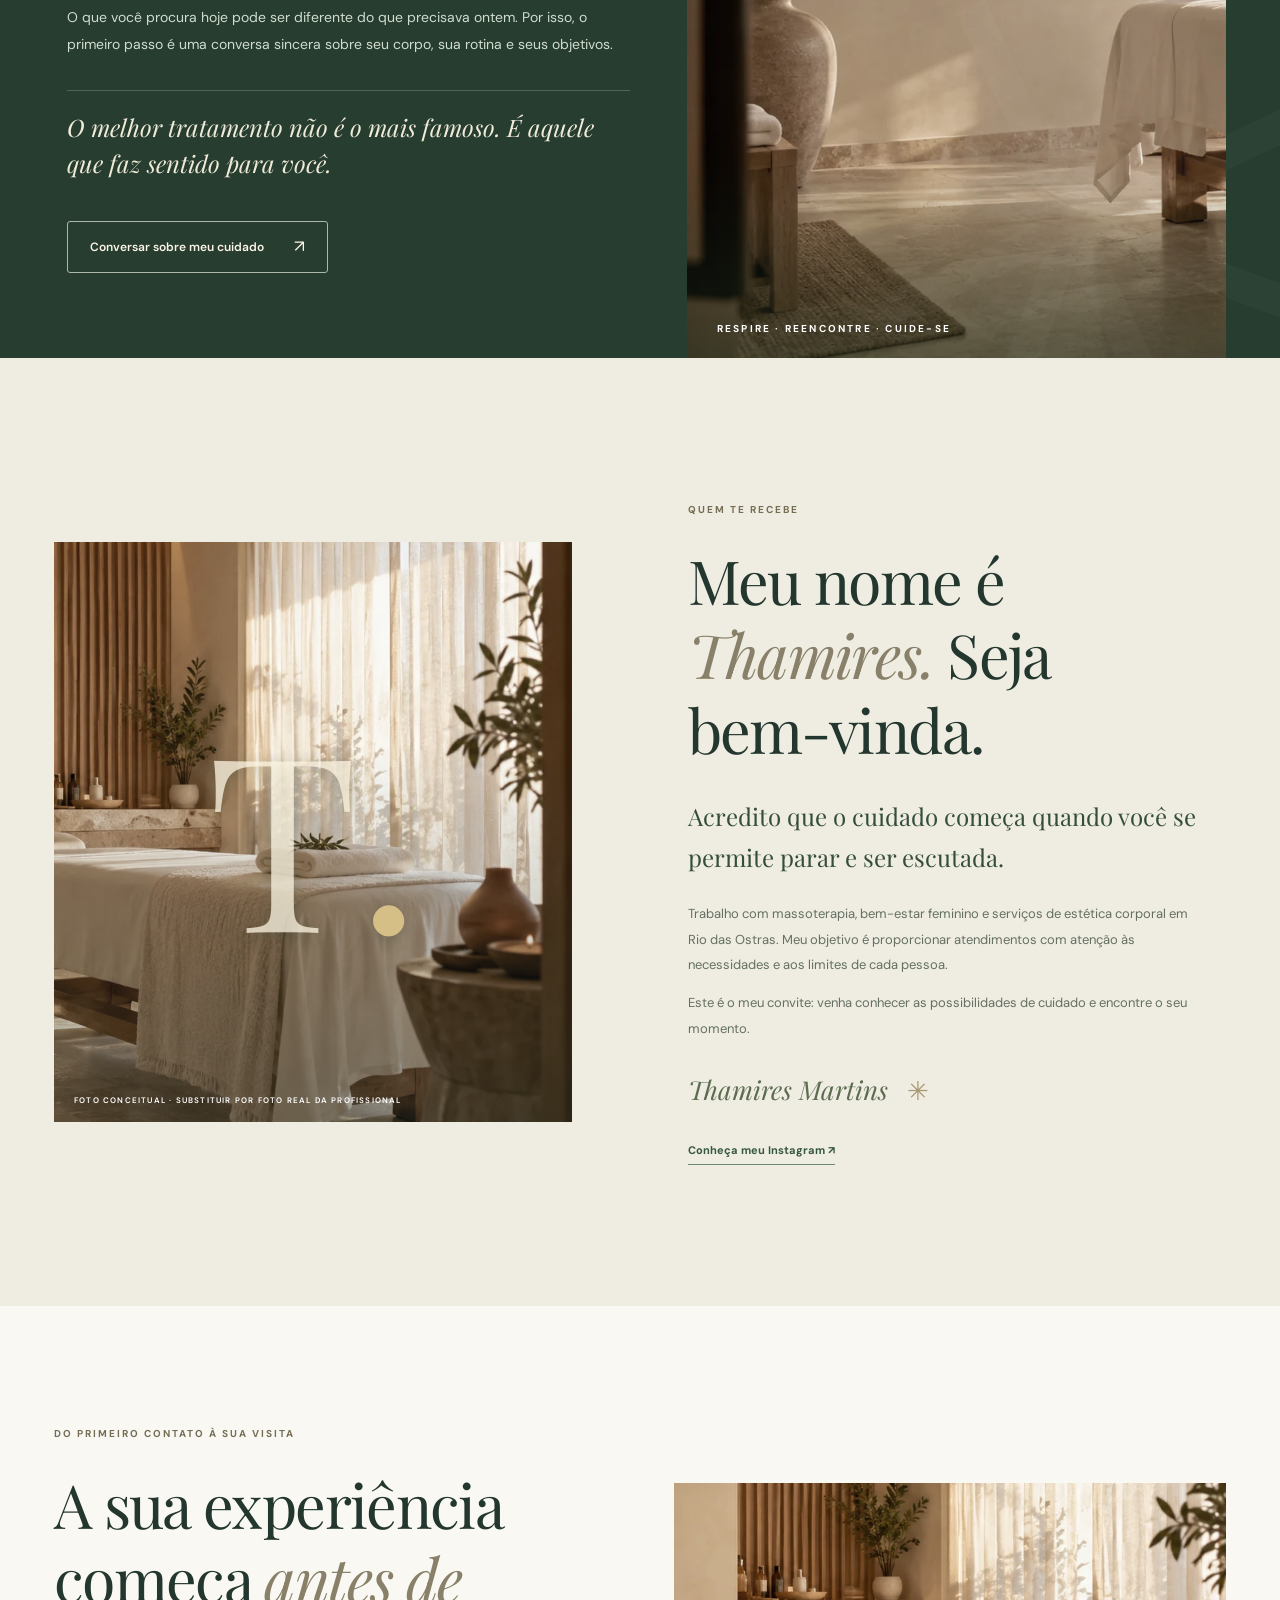
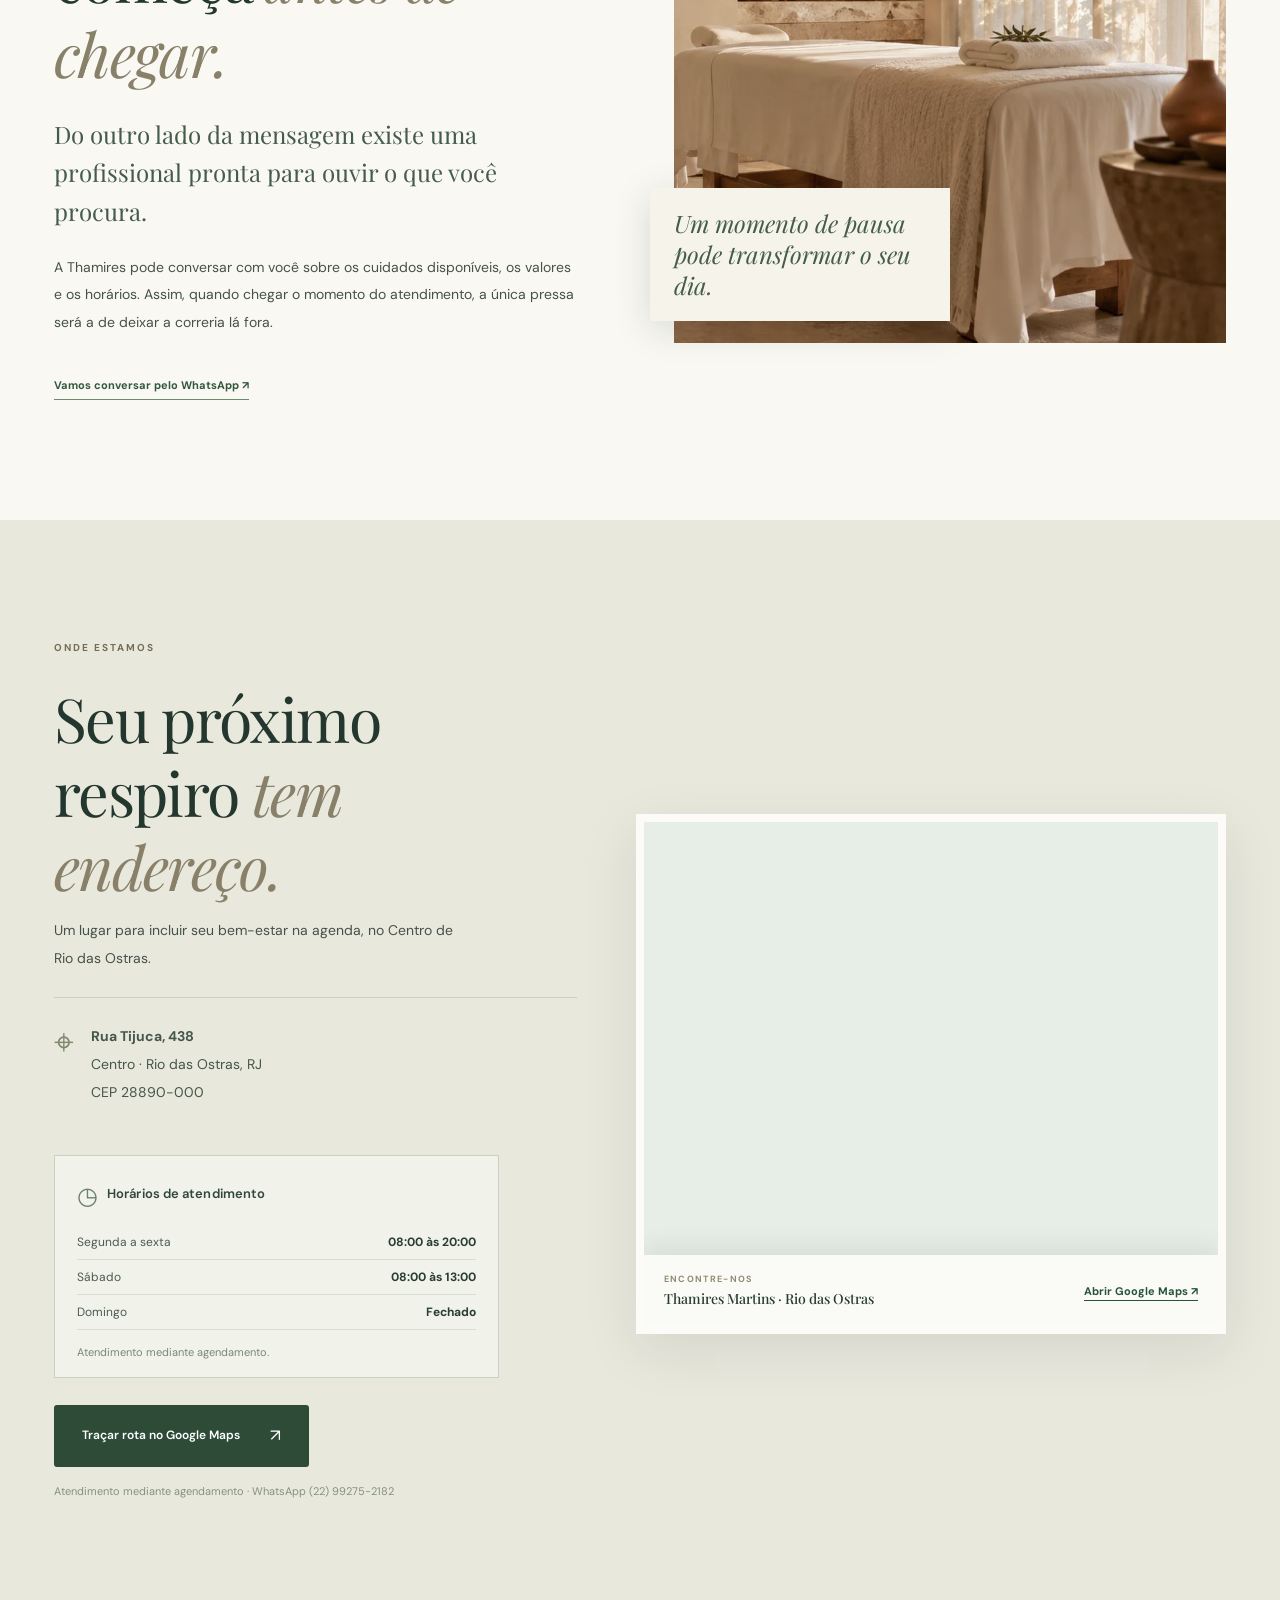
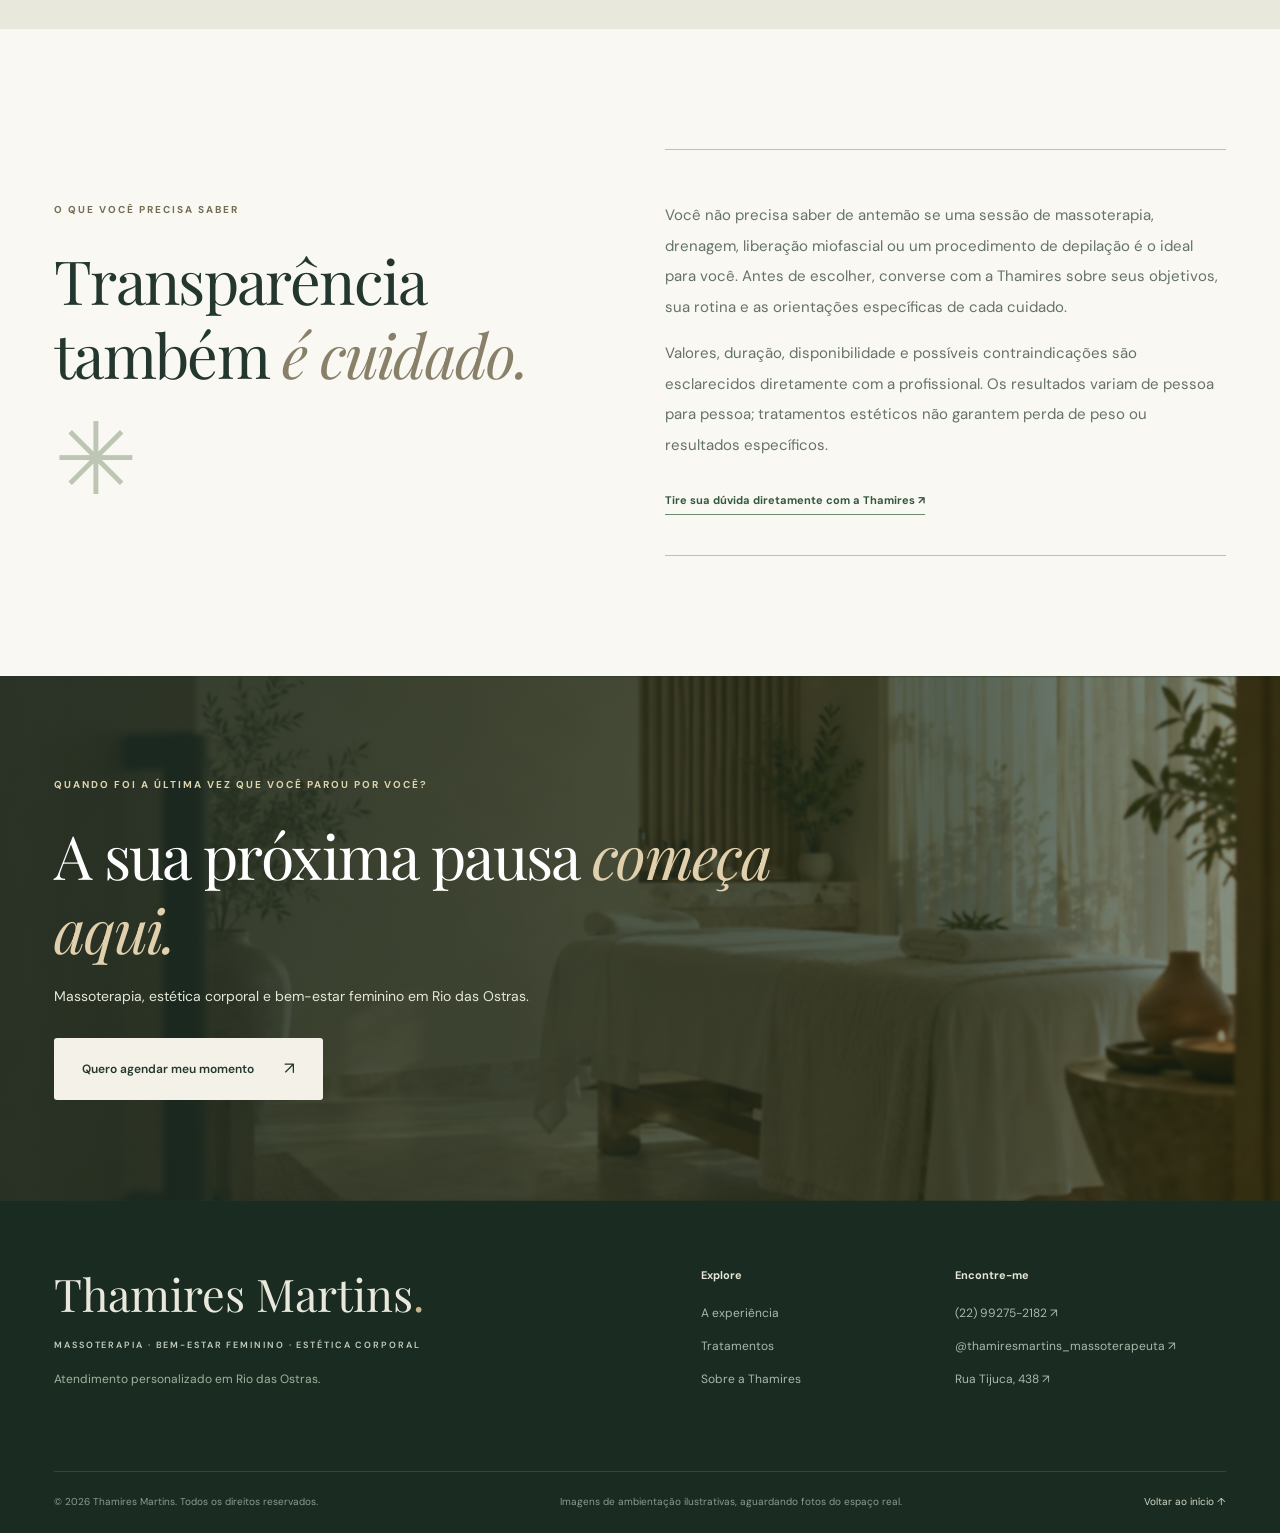
==== commit 81bb53e3: "fix: corrigir sobreposicoes responsivas e rastrear WhatsApp por origem servico e CTA" ====
--- a/index.html
+++ b/index.html
@@ -10,7 +10,7 @@
 <meta content="Thamires Martins | Bem-estar feminino e estética corporal" property="og:title"/>
 <meta content="Seu momento de cuidado tem lugar. Massoterapia, bem-estar feminino e estética corporal em Rio das Ostras." property="og:description"/>
 <title>Thamires Martins | Massoterapia, Bem-estar Feminino e Estética Corporal</title>
-<style>
+<style>@import url('https://fonts.googleapis.com/css2?family=DM+Sans:wght@300;400;500;600;700&family=Manrope:wght@300;400;500;600;700&family=Playfair+Display:ital,wght@0,400;0,500;1,400;1,500&display=swap');
 :root{--dark:#23372e;--deep:#182c23;--ink:#26352e;--text:#455249;--muted:#737b70;--sand:#efece4;--paper:#f8f6f0;--cream:#fcfaf5;--line:#d9d9ce;--gold:#b99d70;--goldlight:#d8c9a3;--serif:'Playfair Display','EB Garamond',Georgia,serif;--sans:'DM Sans','Manrope',Arial,sans-serif}
 *,*:before,*:after{box-sizing:border-box}
 html{scroll-behavior:smooth;scroll-padding-top:90px}
@@ -164,6 +164,65 @@
 <meta content="summary_large_image" name="twitter:card"/>
 
 <script type="application/ld+json">{"@context":"https://schema.org","@type":"HealthAndBeautyBusiness","name":"Thamires Martins","description":"Massoterapia, liberação miofascial, drenagem linfática, estética corporal e depilação em Rio das Ostras, RJ.","url":"https://thamiresmartins.store/","telephone":"+55-22-99275-2182","address":{"@type":"PostalAddress","streetAddress":"Rua Tijuca, 438, Centro","addressLocality":"Rio das Ostras","addressRegion":"RJ","postalCode":"28890-000","addressCountry":"BR"},"openingHoursSpecification":[{"@type":"OpeningHoursSpecification","dayOfWeek":["Monday","Tuesday","Wednesday","Thursday","Friday"],"opens":"08:00","closes":"20:00"},{"@type":"OpeningHoursSpecification","dayOfWeek":["Saturday"],"opens":"08:00","closes":"13:00"}],"sameAs":["https://www.instagram.com/thamiresmartins_massoterapeuta/"],"hasMap":"https://www.google.com/maps/search/?api=1&query=Rua+Tijuca+438+Centro+Rio+das+Ostras+RJ"}</script>
+<style id="tm-layout-fix">
+
+/* Thamires: ajuste de sobreposições, tipografia e responsividade */
+html{scroll-padding-top:105px}body{overflow-x:clip}
+:where(.container,.welcome-copy,.profile-copy,.local-copy,.sense-copy,.section-heading,.drawer-text,.service-row,.hero-content,.hero-actions,.ritual-title){min-width:0}
+:where(h1,h2,h3,p,.button,.underlink,.service-row,.drawer-text,.business-hours,.nav-cta,.identity-text){overflow-wrap:break-word}
+:where(h1,h2,h3){max-width:100%}
+:where(section[id],div[id].section-pad){scroll-margin-top:105px}
+:where(.button,.nav-cta,.underlink,.hero-link){max-width:100%;white-space:normal}
+:where(.button,.nav-cta){height:auto;min-height:44px;line-height:1.45}
+:where(.button svg,.nav-cta svg){flex-shrink:0}
+:where(.welcome-grid,.profile-grid,.sense-grid,.local-grid,.faq-grid)>*{min-width:0}
+.section-heading h2,.welcome h2,.profile h2,.local h2,.ritual h2,.faq h2,.closing h2{line-height:1.22}
+.service-row{min-height:80px}.service-row h3{line-height:1.3}
+.path-card{min-width:0}.path-card .path-middle{line-height:1.24;overflow-wrap:break-word}
+.ritual-steps{align-items:start}.ritual-steps>div{min-width:0}.ritual-steps h3{line-height:1.25}
+.business-hours dl>div{align-items:baseline}.business-hours dt,.business-hours dd{min-width:0;overflow-wrap:break-word}
+.service-dialog .drawer-text{min-width:0;overflow-wrap:break-word}
+.service-dialog .drawer-photo img{object-fit:cover}
+.service-dialog .button{white-space:normal}
+.hero{height:auto!important;min-height:max(800px,100svh)!important;max-height:none!important}
+.hero-content{padding-bottom:175px!important}
+.hero-bottom{bottom:26px;width:min(1320px,calc(100% - 108px))}
+@media(max-width:1190px){.hero-bottom{width:calc(100% - 72px)}.site-header{gap:15px}.nav-links{gap:clamp(9px,1.6vw,24px)}.identity{min-width:0}}
+@media(max-width:900px){.hero{min-height:max(790px,100svh)!important}.hero-content{padding-top:180px!important;padding-bottom:185px!important}.hero-bottom{width:calc(100% - 54px)}.site-header{padding-left:26px;padding-right:26px}.menu-mobile{max-height:calc(100svh - 76px);overflow-y:auto}}
+@media(max-width:680px){
+html{scroll-padding-top:85px}section[id]{scroll-margin-top:85px}
+.hero{min-height:max(810px,100svh)!important}
+.hero-content{padding-top:167px!important;padding-bottom:180px!important}
+.hero h1{font-size:clamp(44px,10.6vw,66px);line-height:1.14}
+.hero-content>p{max-width:100%;line-height:1.85}
+.hero-actions{align-items:flex-start}.hero-actions .button{max-width:100%}
+.hero-bottom{width:calc(100% - 38px);bottom:23px;flex-wrap:wrap;row-gap:12px}
+.hero-topline{letter-spacing:1.6px}
+.section-pad{padding-block:70px}.section-heading{margin-bottom:34px}.section-heading h2{line-height:1.23}
+.path-card{min-height:320px}
+.profile-copy,.welcome-copy,.local-copy{padding-inline:0}
+.ritual-steps{grid-template-columns:minmax(0,1fr) minmax(0,1fr)}
+.business-hours dl>div{gap:10px}
+.service-dialog .drawer-text{padding:28px 24px 90px}
+.service-dialog h2{font-size:clamp(31px,8vw,40px);line-height:1.23}
+footer{padding-bottom:60px}}
+@media(max-width:390px){
+.site-header{gap:10px;padding-left:16px;padding-right:16px}
+.identity{gap:6px}.identity-symbol{flex:0 0 29px;width:29px}
+.identity-text strong{font-size:clamp(16px,5vw,21px)}
+.identity-text small{font-size:6px;letter-spacing:1.2px}
+.menu-toggle{margin-left:auto;flex:0 0 36px}
+.hero{min-height:max(850px,100svh)!important}
+.hero-content{padding-top:158px!important;padding-bottom:192px!important}
+.hero h1{font-size:clamp(41px,11vw,51px)}
+.hero-actions{gap:15px}
+.hero-bottom{align-items:flex-start;flex-direction:column}
+.business-hours dl>div{flex-wrap:wrap}
+.ritual-steps{grid-template-columns:1fr}.ritual-steps>div{border-top:1px solid #c9cfc1;padding:18px 0 0}
+.service-dialog .drawer-text{padding:25px 18px 90px}.service-dialog .drawer-photo{height:215px}}
+@media(max-height:650px) and (min-width:681px){.hero{min-height:790px!important}}
+
+</style>
 </head>
 <body>
 
@@ -441,5 +500,52 @@
   $('.hero-actions .button')?.addEventListener('click',()=>{if(!playing)setAmbient(true)});
 })();
 </script>
+<script id="tm-whatsapp-tracking">
+
+/* Rastreio WhatsApp Thamires: origem + serviço + botão + UTMs */
+(() => {
+ 'use strict';
+ const number='5522992752182';
+ const params=new URLSearchParams(window.location.search);
+ const clean=v=>String(v||'').normalize('NFD').replace(/[\u0300-\u036f]/g,'').replace(/[^\w-]+/g,'_').replace(/^_+|_+$/g,'').toUpperCase().slice(0,46)||'GERAL';
+ const cleanVal=v=>String(v||'').replace(/[\r\n\[\]]/g,' ').trim().slice(0,100);
+ const getSaved=k=>{try{return sessionStorage.getItem('tm_'+k)||''}catch(e){return ''}};
+ const save=(k,v)=>{try{if(v)sessionStorage.setItem('tm_'+k,v)}catch(e){}};
+ const record={};
+ ['utm_source','utm_medium','utm_campaign','utm_content','utm_term'].forEach(k=>{const v=cleanVal(params.get(k)||getSaved(k));if(v){record[k]=v;save(k,v)}});
+ const domain=(()=>{try{return new URL(document.referrer).hostname.toLowerCase()}catch(e){return ''}})();
+ const origin=cleanVal(record.utm_source||(params.has('gclid')?'google':params.has('fbclid')?'facebook':/(^|\.)google\./.test(domain)?'google':/(^|\.)instagram\./.test(domain)?'instagram':/(^|\.)facebook\./.test(domain)?'facebook':/(^|\.)bing\./.test(domain)?'bing':'site'));
+ const from={google:'GG01',instagram:'IG01',facebook:'FB01',bing:'BG01',site:'ST01'};
+ const channel=from[origin.toLowerCase()]||'OR01';
+ const medium=record.utm_medium||(origin==='google'||origin==='bing'?'organic':origin==='instagram'||origin==='facebook'?'social':'website');
+ const campaign=record.utm_campaign||'site_institucional';
+ function context(a){
+  if(a.id==='dialog-wa')return {button:'DETALHE_SERVICO',service:document.querySelector('#dialog-title')?.textContent?.trim()||'geral'};
+  if(a.classList.contains('floating-whatsapp'))return {button:'WHATSAPP_FLUTUANTE',service:'geral'};
+  if(a.classList.contains('nav-cta'))return {button:'MENU_AGENDAR',service:'geral'};
+  const container=a.closest('section,footer,header');
+  const sec=container?.id||container?.classList?.[0]||'geral';
+  const label=(a.textContent||a.getAttribute('aria-label')||'contato').replace(/\s+/g,' ').trim();
+  const bySection={hero:'HERO',treatments:'TRATAMENTOS',welcome:'ACOLHIMENTO',paths:'OBJETIVOS',profile:'SOBRE',faq:'FAQ',closing:'CHAMADA_FINAL',local:'LOCALIZACAO',ritual:'EXPERIENCIA'};
+  return {button:(bySection[sec]||clean(sec))+'_'+clean(label).slice(0,28),service:'geral'};
+ }
+ function makeLink(a){
+  if(!a?.getAttribute('href')?.includes('wa.me/'))return;
+  const url=new URL(a.href,window.location.href);if(!url.pathname.includes(number))return;
+  const data=context(a);
+  const code='TM-'+channel+'-'+clean(data.service).slice(0,24)+'-'+clean(data.button).slice(0,32);
+  const initial=(url.searchParams.get('text')||'Olá, Thamires! Gostaria de saber mais sobre os atendimentos.').split(/\n\s*\[TM-/)[0].trim();
+  const meta=new URLSearchParams({utm_source:origin,utm_medium:medium,utm_campaign:campaign,utm_content:clean(data.button).toLowerCase(),...(record.utm_term?{utm_term:record.utm_term}:{})});
+  const msg=initial+'\n\n[TM-'+channel+' | SERVICO:'+clean(data.service)+' | BOTAO:'+clean(data.button)+']'+'\nUTM: '+meta.toString();
+  url.search=new URLSearchParams({text:msg}).toString();
+  a.href=url.toString();a.dataset.trackingCode=code;
+ }
+ document.querySelectorAll('a[href*="wa.me/"]').forEach(makeLink);
+ for(const type of ['click','focusin','pointerover']){
+  document.addEventListener(type,e=>{const a=e.target.closest?.('a[href*="wa.me/"]');if(a)makeLink(a)},true);
+ }
+})();
+
+</script>
 </body>
 </html>
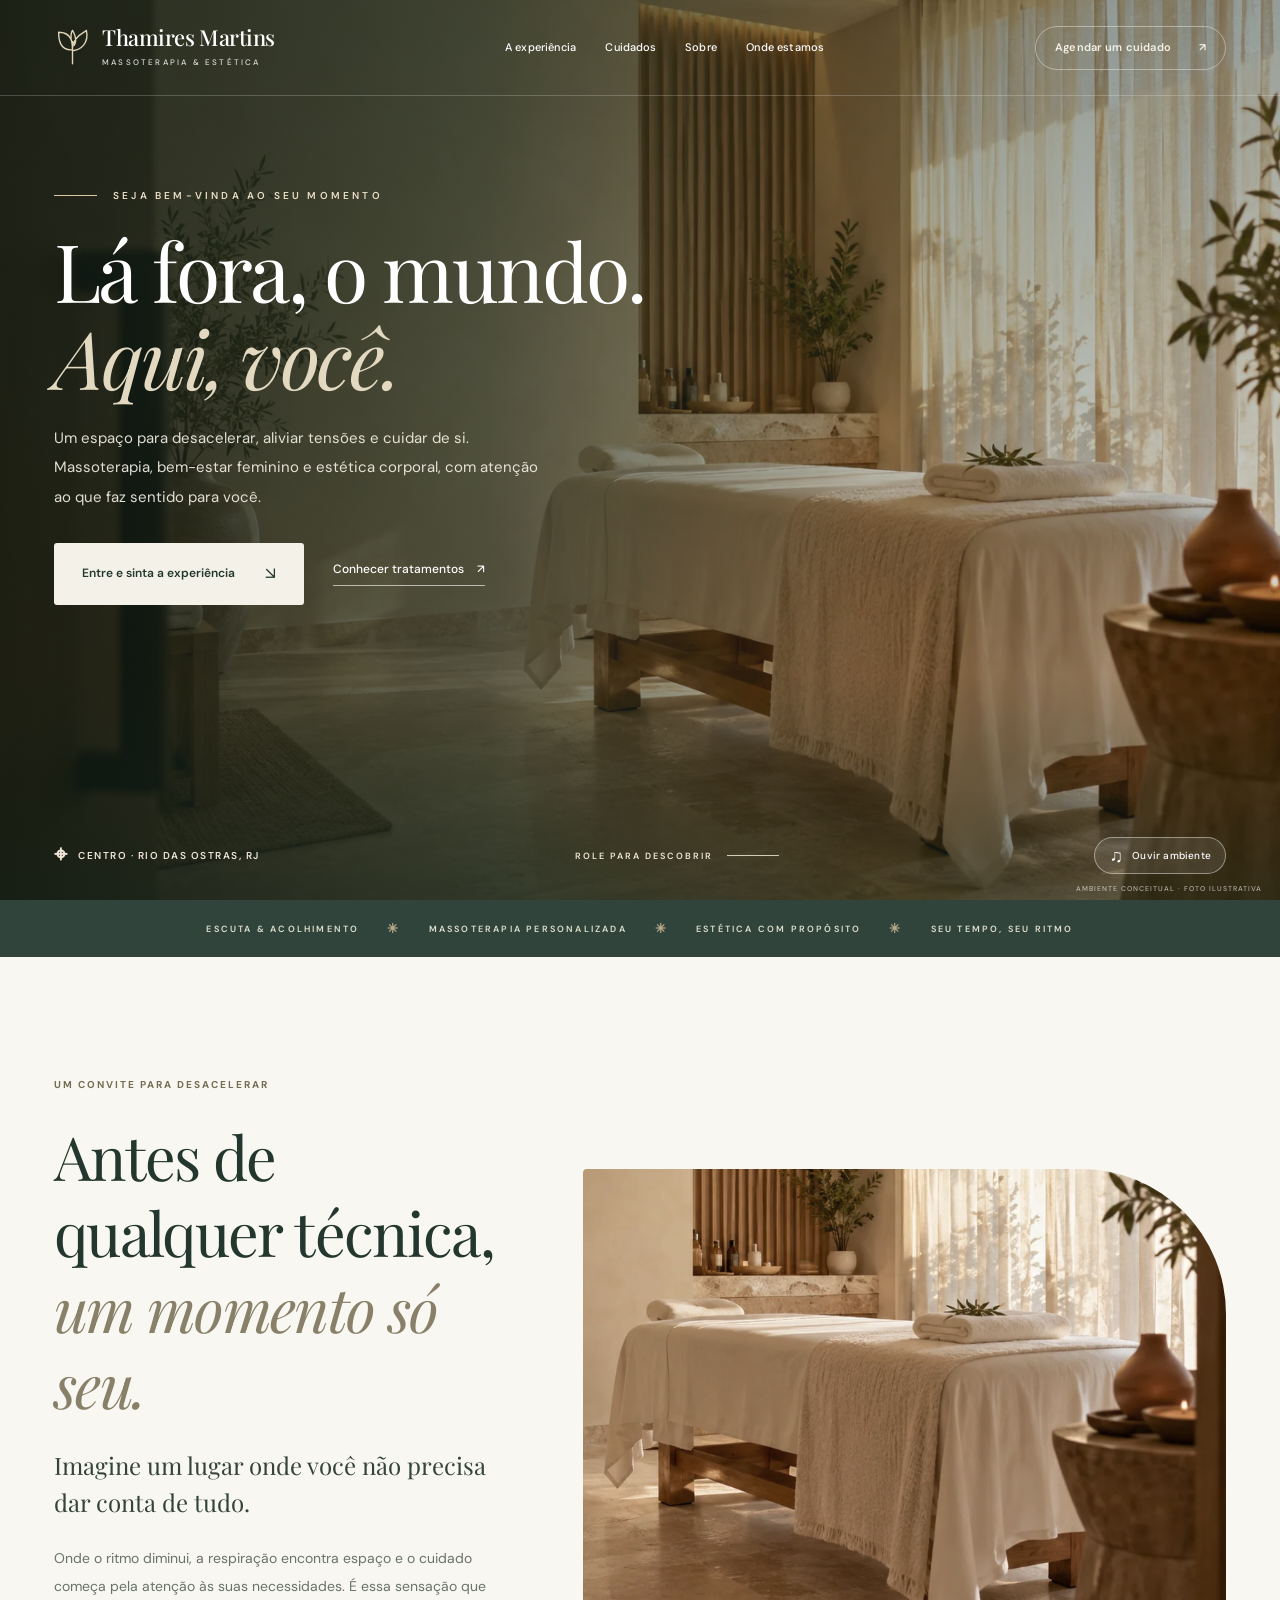
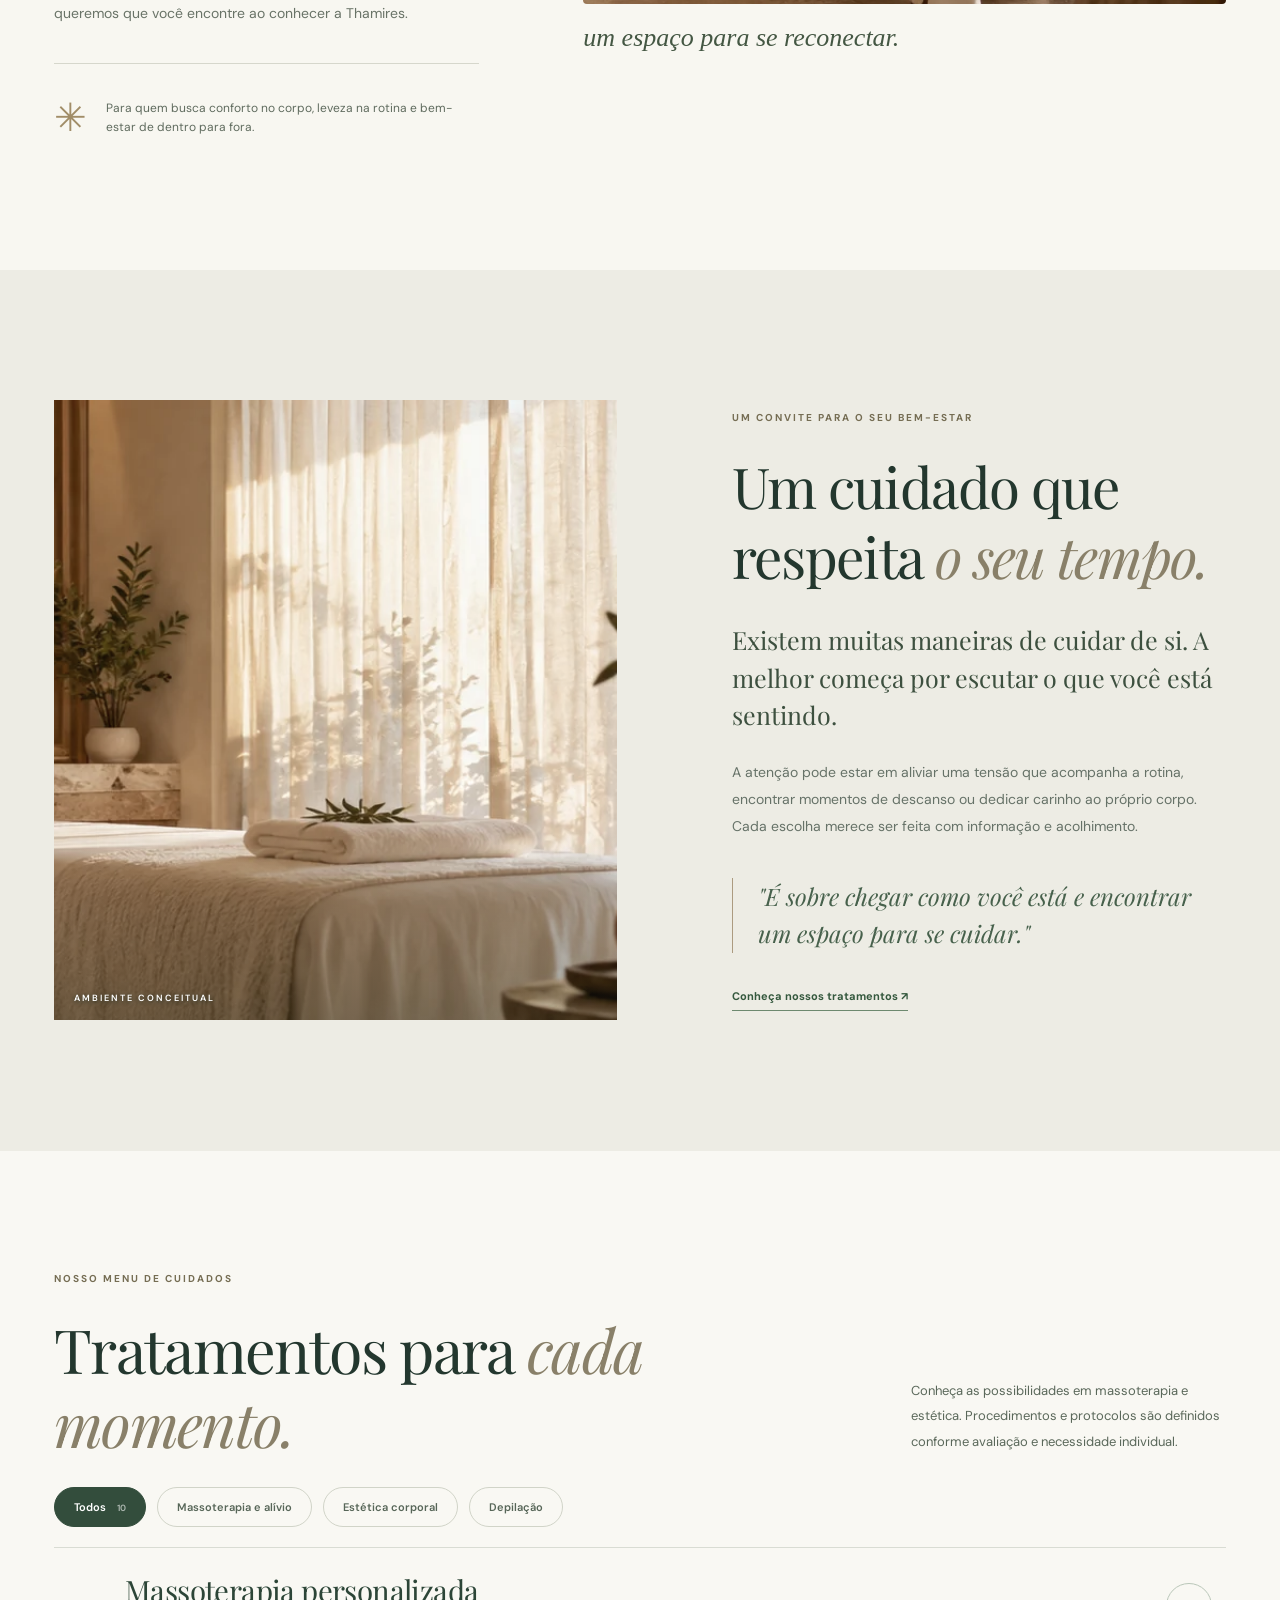
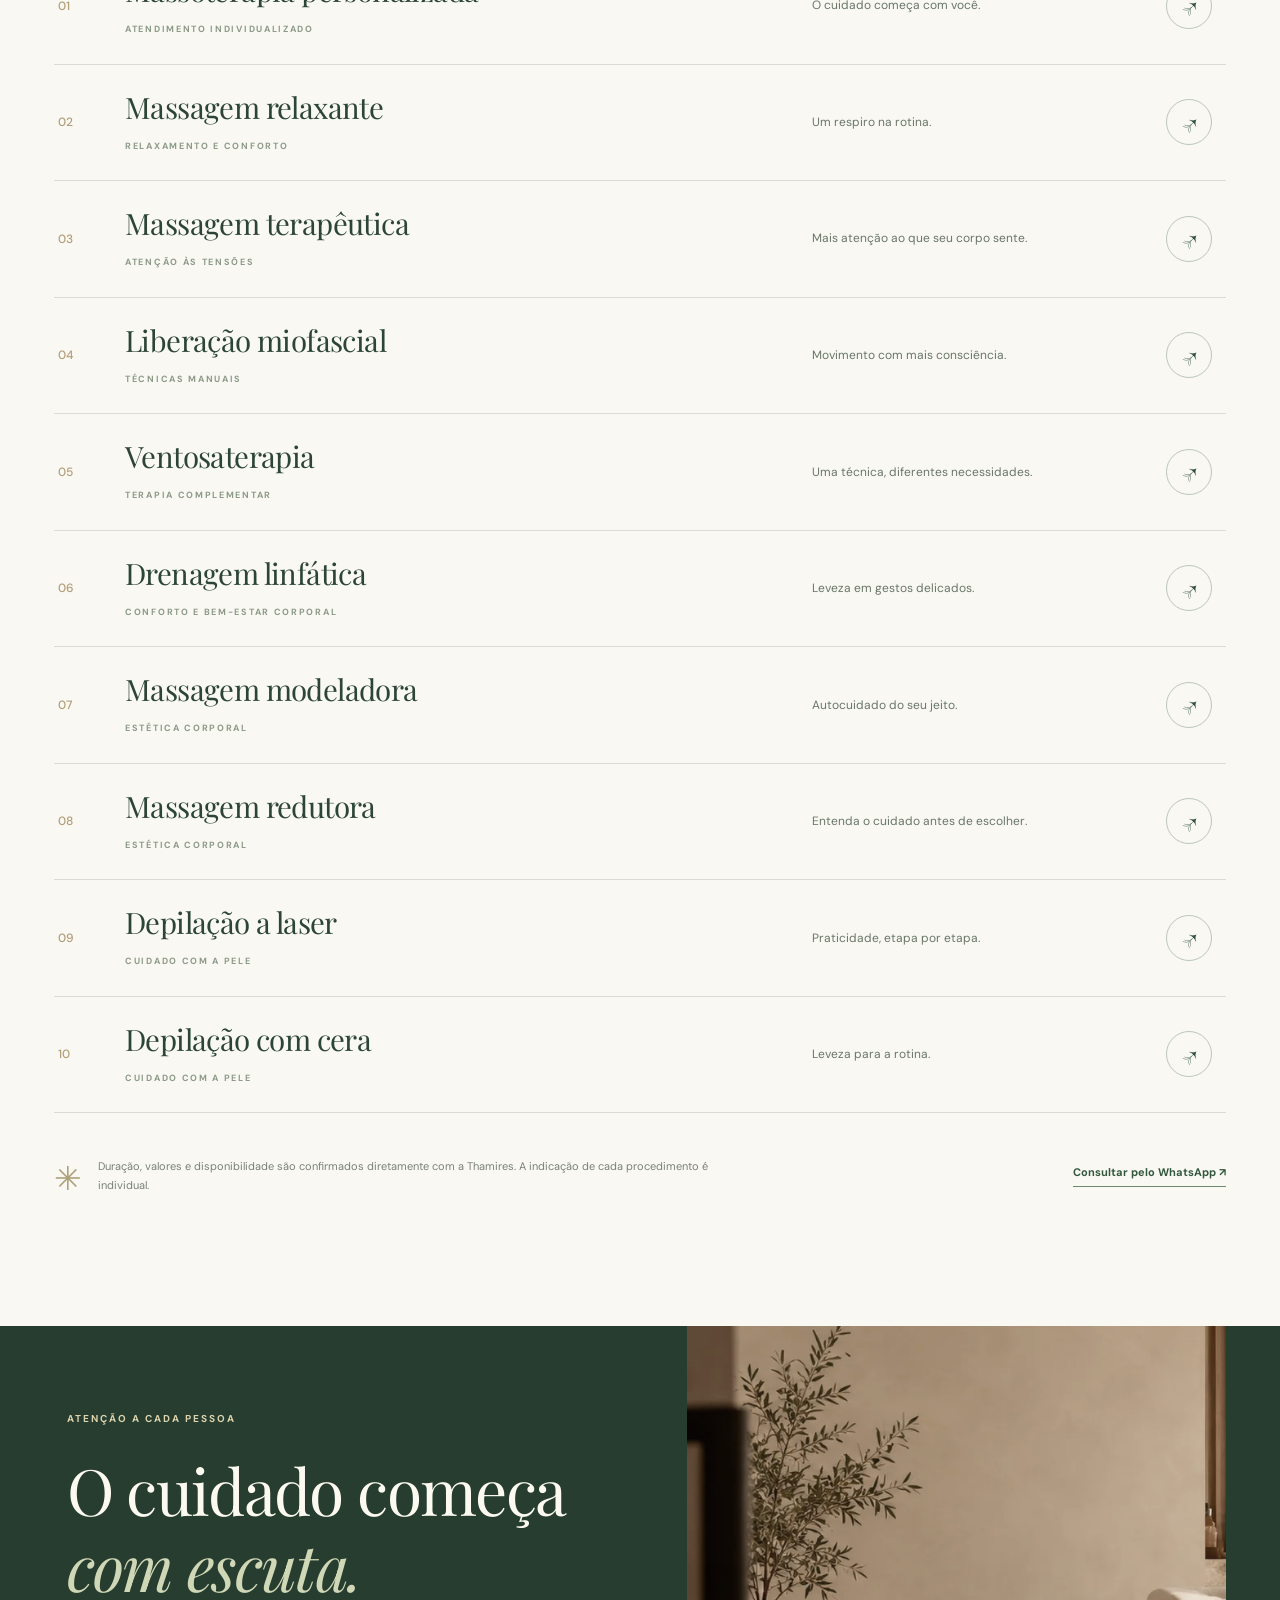
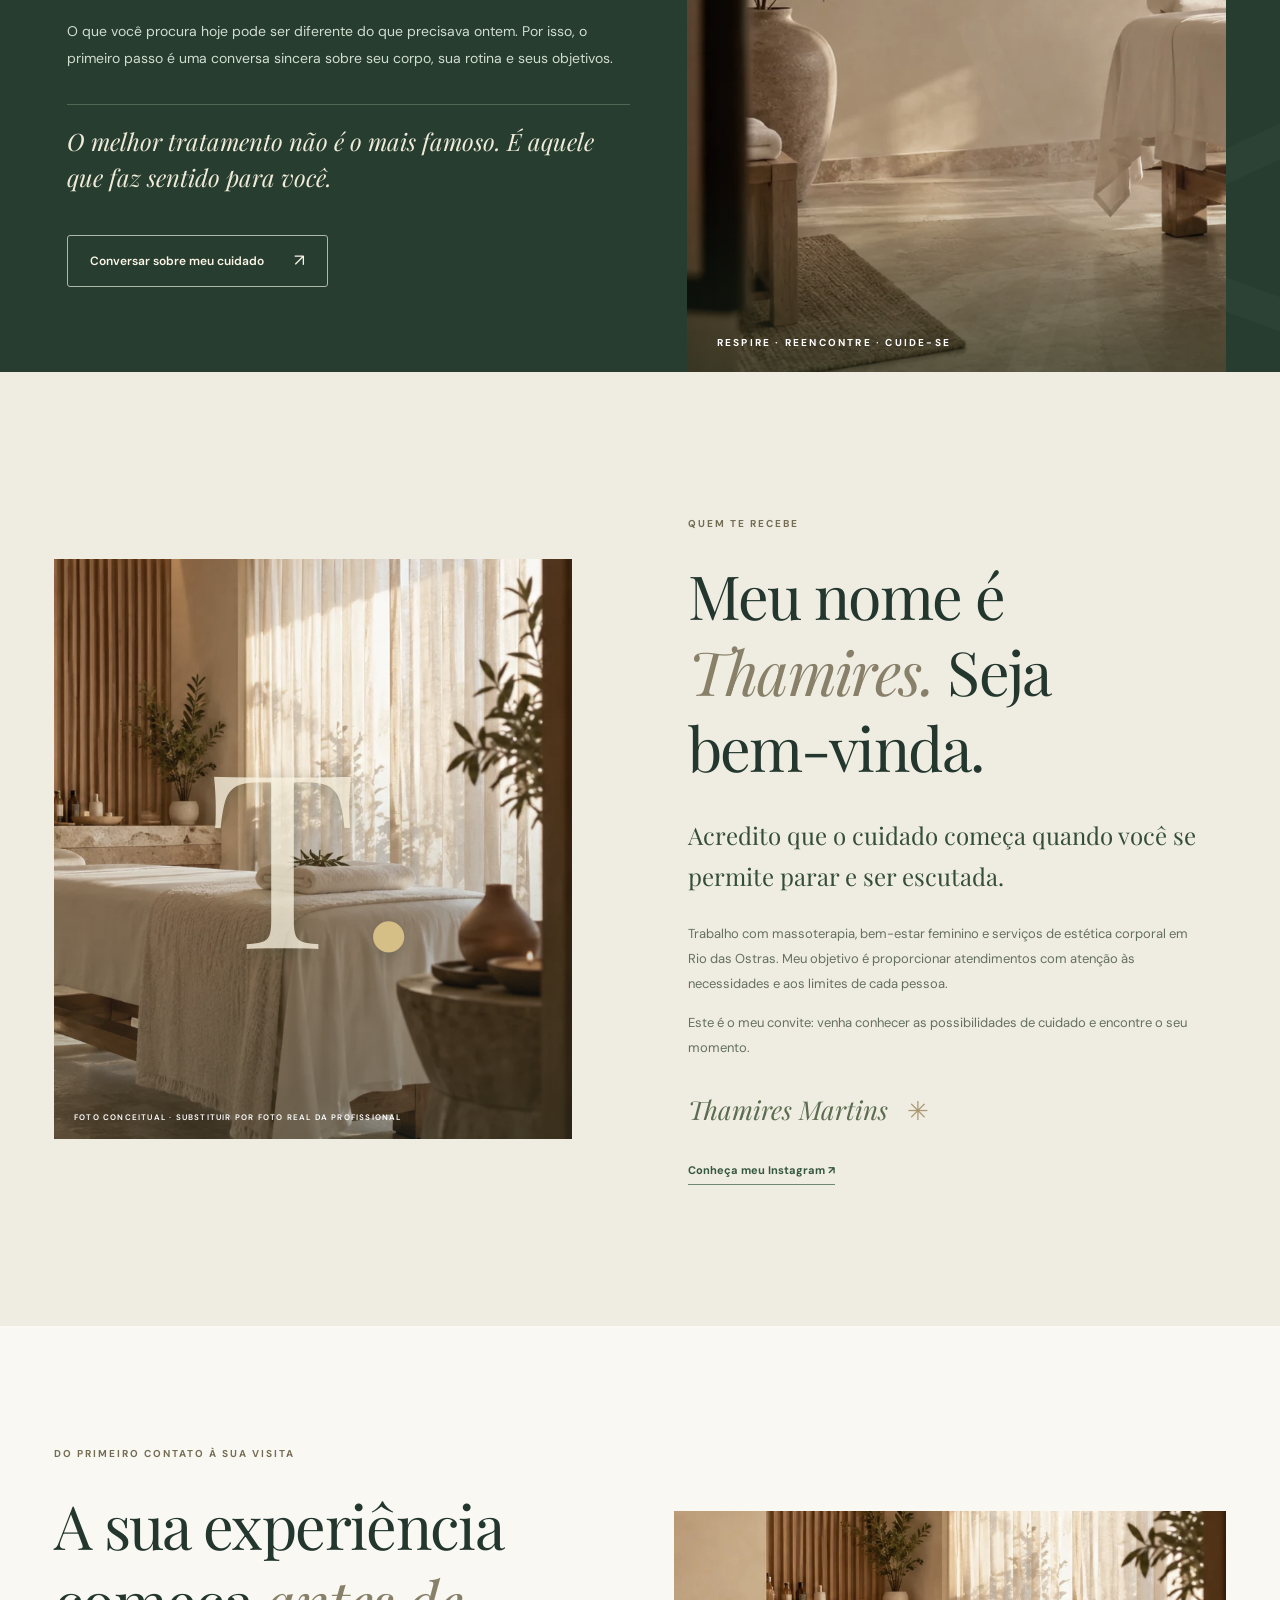
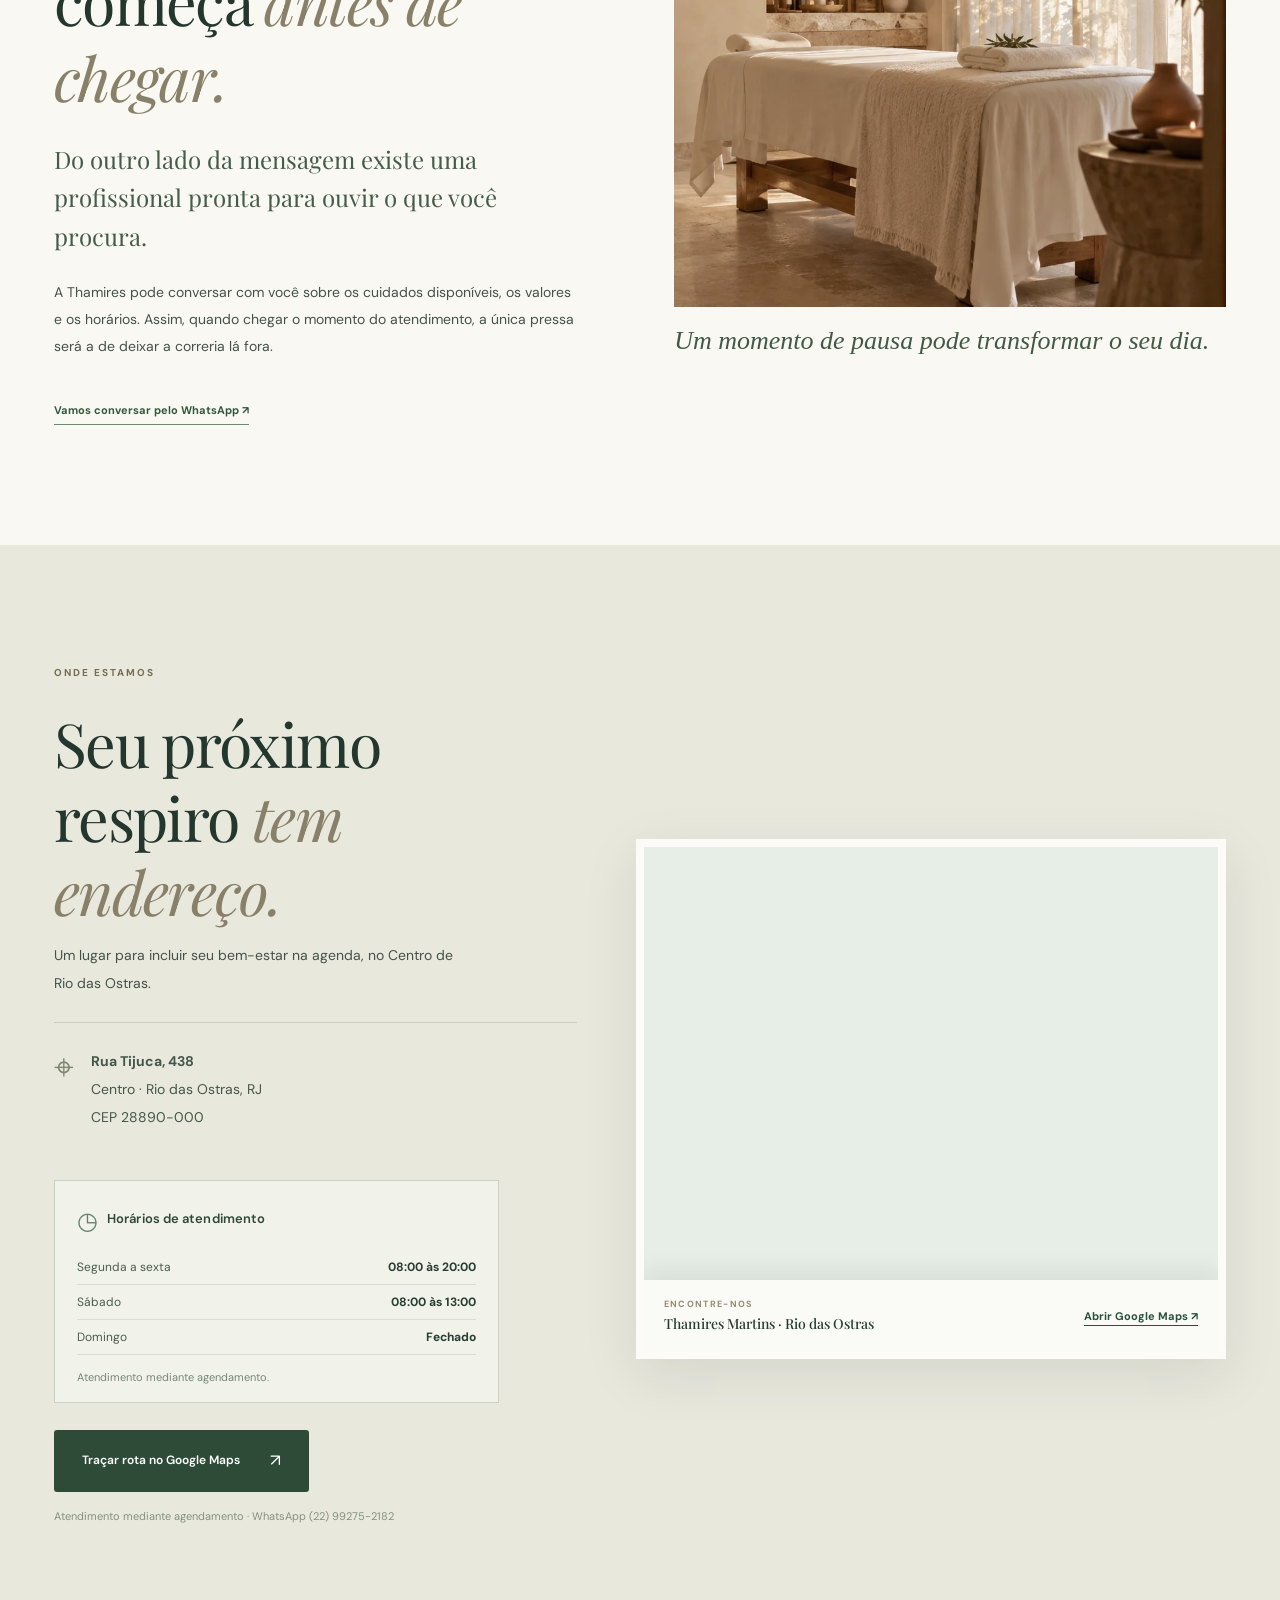
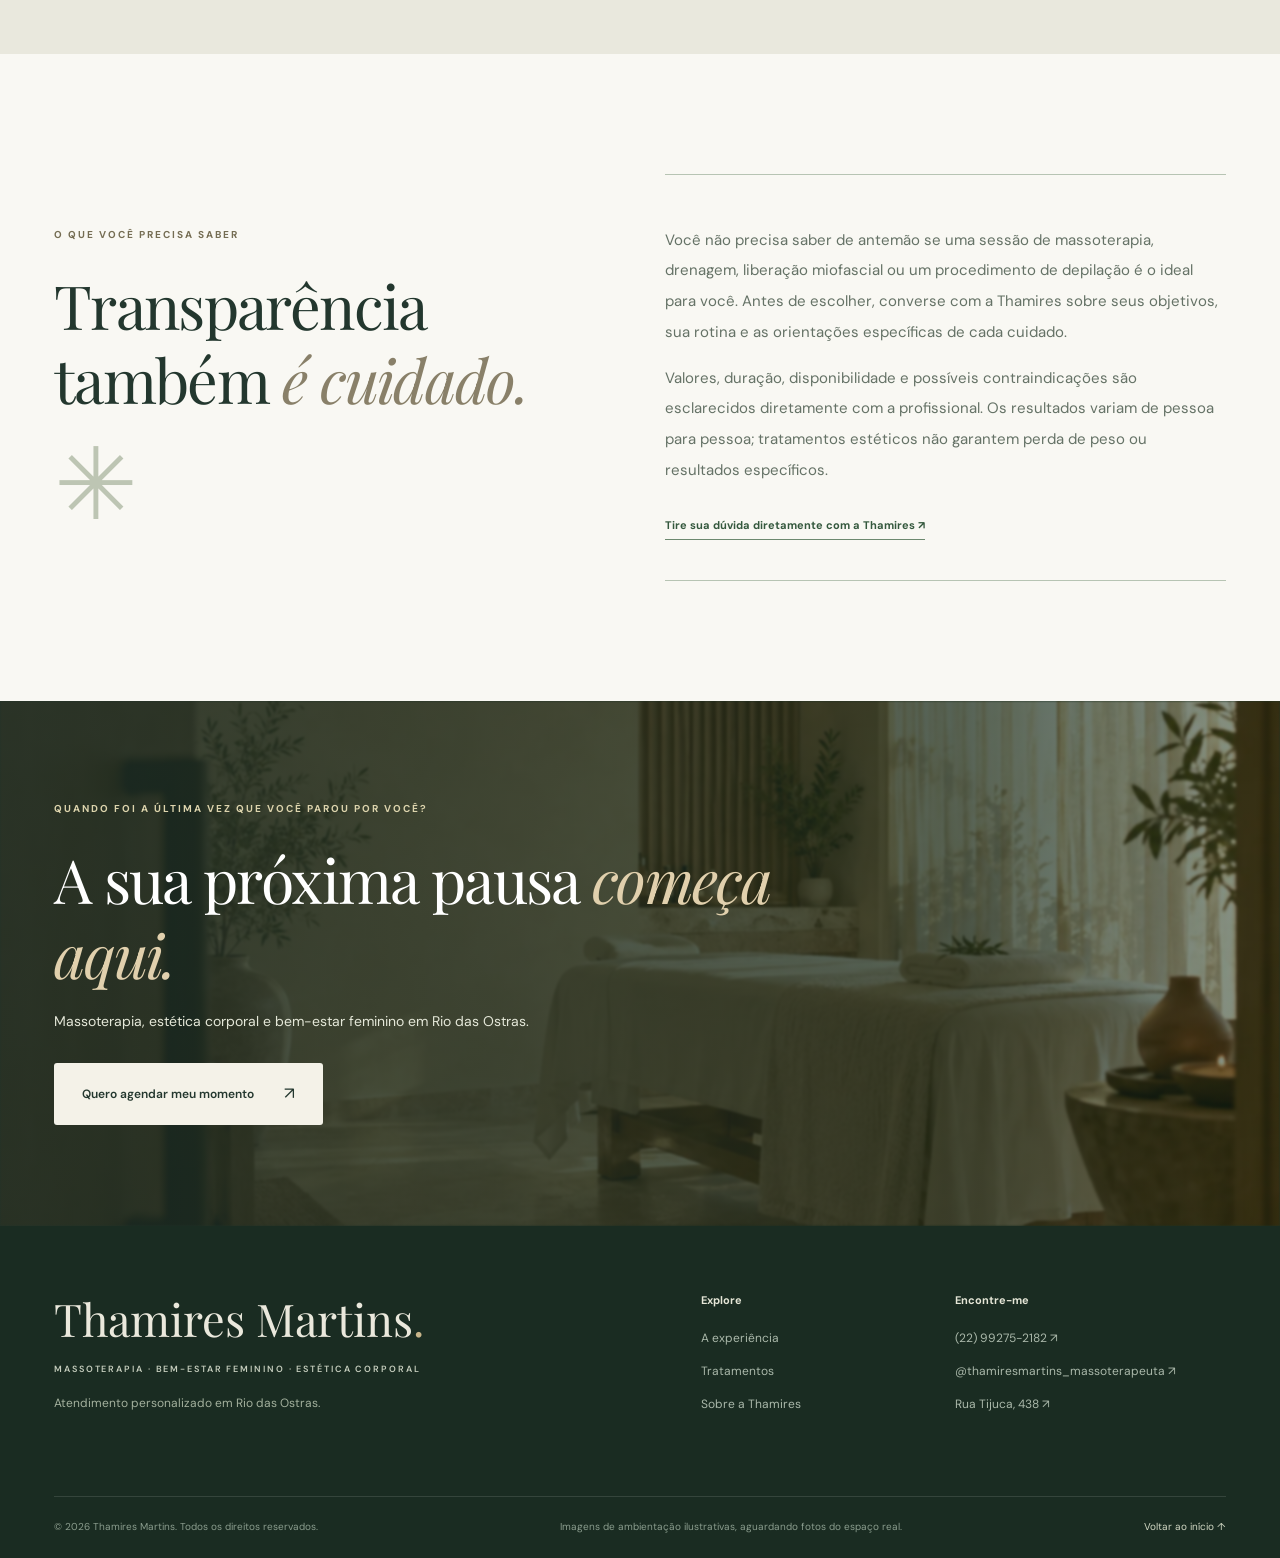
==== commit 270ee9a9: "fix: remove sobreposicao de fotografias sobre legendas em todas as telas" ====
--- a/index.html
+++ b/index.html
@@ -165,62 +165,117 @@
 
 <script type="application/ld+json">{"@context":"https://schema.org","@type":"HealthAndBeautyBusiness","name":"Thamires Martins","description":"Massoterapia, liberação miofascial, drenagem linfática, estética corporal e depilação em Rio das Ostras, RJ.","url":"https://thamiresmartins.store/","telephone":"+55-22-99275-2182","address":{"@type":"PostalAddress","streetAddress":"Rua Tijuca, 438, Centro","addressLocality":"Rio das Ostras","addressRegion":"RJ","postalCode":"28890-000","addressCountry":"BR"},"openingHoursSpecification":[{"@type":"OpeningHoursSpecification","dayOfWeek":["Monday","Tuesday","Wednesday","Thursday","Friday"],"opens":"08:00","closes":"20:00"},{"@type":"OpeningHoursSpecification","dayOfWeek":["Saturday"],"opens":"08:00","closes":"13:00"}],"sameAs":["https://www.instagram.com/thamiresmartins_massoterapeuta/"],"hasMap":"https://www.google.com/maps/search/?api=1&query=Rua+Tijuca+438+Centro+Rio+das+Ostras+RJ"}</script>
 <style id="tm-layout-fix">
-
-/* Thamires: ajuste de sobreposições, tipografia e responsividade */
-html{scroll-padding-top:105px}body{overflow-x:clip}
-:where(.container,.welcome-copy,.profile-copy,.local-copy,.sense-copy,.section-heading,.drawer-text,.service-row,.hero-content,.hero-actions,.ritual-title){min-width:0}
-:where(h1,h2,h3,p,.button,.underlink,.service-row,.drawer-text,.business-hours,.nav-cta,.identity-text){overflow-wrap:break-word}
-:where(h1,h2,h3){max-width:100%}
-:where(section[id],div[id].section-pad){scroll-margin-top:105px}
-:where(.button,.nav-cta,.underlink,.hero-link){max-width:100%;white-space:normal}
-:where(.button,.nav-cta){height:auto;min-height:44px;line-height:1.45}
-:where(.button svg,.nav-cta svg){flex-shrink:0}
-:where(.welcome-grid,.profile-grid,.sense-grid,.local-grid,.faq-grid)>*{min-width:0}
-.section-heading h2,.welcome h2,.profile h2,.local h2,.ritual h2,.faq h2,.closing h2{line-height:1.22}
-.service-row{min-height:80px}.service-row h3{line-height:1.3}
-.path-card{min-width:0}.path-card .path-middle{line-height:1.24;overflow-wrap:break-word}
-.ritual-steps{align-items:start}.ritual-steps>div{min-width:0}.ritual-steps h3{line-height:1.25}
-.business-hours dl>div{align-items:baseline}.business-hours dt,.business-hours dd{min-width:0;overflow-wrap:break-word}
-.service-dialog .drawer-text{min-width:0;overflow-wrap:break-word}
-.service-dialog .drawer-photo img{object-fit:cover}
-.service-dialog .button{white-space:normal}
-.hero{height:auto!important;min-height:max(800px,100svh)!important;max-height:none!important}
-.hero-content{padding-bottom:175px!important}
-.hero-bottom{bottom:26px;width:min(1320px,calc(100% - 108px))}
-@media(max-width:1190px){.hero-bottom{width:calc(100% - 72px)}.site-header{gap:15px}.nav-links{gap:clamp(9px,1.6vw,24px)}.identity{min-width:0}}
-@media(max-width:900px){.hero{min-height:max(790px,100svh)!important}.hero-content{padding-top:180px!important;padding-bottom:185px!important}.hero-bottom{width:calc(100% - 54px)}.site-header{padding-left:26px;padding-right:26px}.menu-mobile{max-height:calc(100svh - 76px);overflow-y:auto}}
+/* Thamires Martins — correções de legibilidade e layout responsivo (2026-10-13) */
+html { scroll-padding-top: 105px; }
+body { overflow-x: clip; }
+:where(.container,.welcome-copy,.profile-copy,.local-copy,.sense-copy,.section-heading,.drawer-text,.service-row,.hero-content,.hero-actions,.ritual-title) { min-width: 0; }
+:where(h1,h2,h3,p,.button,.underlink,.service-row,.drawer-text,.business-hours,.nav-cta,.identity-text) { overflow-wrap: break-word; }
+:where(h1,h2,h3) { max-width: 100%; }
+:where(section[id],div[id].section-pad) { scroll-margin-top: 105px; }
+:where(.button,.nav-cta,.underlink,.hero-link) { max-width: 100%; white-space: normal; }
+:where(.button,.nav-cta) { height: auto; min-height: 44px; line-height: 1.45; }
+:where(.button svg,.nav-cta svg) { flex-shrink: 0; }
+:where(.welcome-grid,.profile-grid,.sense-grid,.local-grid,.faq-grid) > * { min-width: 0; }
+.section-heading h2,.welcome h2,.profile h2,.local h2,.ritual h2,.faq h2,.closing h2 { line-height: 1.22; }
+.service-row { min-height: 80px; }
+.service-row h3 { line-height: 1.3; }
+.path-card { min-width: 0; }
+.path-card .path-middle { line-height: 1.24; overflow-wrap: break-word; }
+.ritual-steps { align-items: start; }
+.ritual-steps > div { min-width: 0; }
+.ritual-steps h3 { line-height: 1.25; }
+.business-hours dl>div { align-items: baseline; }
+.business-hours dt,.business-hours dd { min-width: 0; overflow-wrap: break-word; }
+.service-dialog .drawer-text { min-width: 0; overflow-wrap: break-word; }
+.service-dialog .drawer-photo img { object-fit: cover; }
+.service-dialog .button { white-space: normal; }
+/* Hero cresce de acordo com o conteúdo: nada pode desaparecer sob o rodapé sobreposto */
+.hero { height: auto !important; min-height: max(800px, 100svh) !important; max-height: none !important; }
+.hero-content { padding-bottom: 175px !important; }
+.hero-bottom { bottom: 26px; width: min(1320px,calc(100% - 108px)); }
+@media (max-width:1190px) {
+  .hero-bottom { width:calc(100% - 72px); }
+  .site-header { gap: 15px; }
+  .nav-links { gap: clamp(9px,1.6vw,24px); }
+  .identity { min-width: 0; }
+}
+@media (max-width:900px) {
+  .hero { min-height: max(790px, 100svh) !important; }
+  .hero-content { padding-top: 180px !important; padding-bottom: 185px !important; }
+  .hero-bottom { width:calc(100% - 54px); }
+  .site-header { padding-left: 26px; padding-right: 26px; }
+  .menu-mobile { max-height: calc(100svh - 76px); overflow-y: auto; }
+}
+@media (max-width:680px) {
+  html { scroll-padding-top: 85px; }
+  section[id] { scroll-margin-top: 85px; }
+  .hero { min-height: max(810px, 100svh) !important; }
+  .hero-content { padding-top: 167px !important; padding-bottom: 180px !important; }
+  .hero h1 { font-size: clamp(44px, 10.6vw, 66px); line-height: 1.14; }
+  .hero-content > p { max-width: 100%; line-height: 1.85; }
+  .hero-actions { align-items: flex-start; }
+  .hero-actions .button { max-width: 100%; }
+  .hero-bottom { width: calc(100% - 38px); bottom: 23px; flex-wrap: wrap; row-gap: 12px; }
+  .hero-topline { letter-spacing: 1.6px; }
+  .section-pad { padding-block: 70px; }
+  .section-heading { margin-bottom: 34px; }
+  .section-heading h2 { line-height: 1.23; }
+  .path-card { min-height: 320px; }
+  .profile-copy,.welcome-copy,.local-copy { padding-inline: 0; }
+  .ritual-steps { grid-template-columns: minmax(0,1fr) minmax(0,1fr); }
+  .business-hours dl > div { gap: 10px; }
+  .service-dialog .drawer-text { padding: 28px 24px 90px; }
+  .service-dialog h2 { font-size: clamp(31px,8vw,40px); line-height: 1.23; }
+  footer { padding-bottom: 60px; }
+}
+@media (max-width:390px) {
+  .site-header { gap: 10px; padding-left: 16px; padding-right: 16px; }
+  .identity { gap: 6px; }
+  .identity-symbol { flex: 0 0 29px; width: 29px; }
+  .identity-text strong { font-size: clamp(16px,5vw,21px); }
+  .identity-text small { font-size: 6px; letter-spacing: 1.2px; }
+  .menu-toggle { margin-left: auto; flex: 0 0 36px; }
+  .hero { min-height: max(850px, 100svh) !important; }
+  .hero-content { padding-top: 158px !important; padding-bottom: 192px !important; }
+  .hero h1 { font-size: clamp(41px,11vw,51px); }
+  .hero-actions { gap: 15px; }
+  .hero-bottom { align-items: flex-start; flex-direction: column; }
+  .business-hours dl > div { flex-wrap: wrap; }
+  .ritual-steps { grid-template-columns: 1fr; }
+  .ritual-steps > div { border-top: 1px solid #c9cfc1; padding: 18px 0 0; }
+  .service-dialog .drawer-text { padding: 25px 18px 90px; }
+  .service-dialog .drawer-photo { height: 215px; }
+}
+@media (max-height:650px) and (min-width:681px) {
+  .hero { min-height: 790px !important; }
+}
+
+</style>
+<style id="tm-photo-text-fix">
+
+/* Legenda livre: imagens nunca tapam frases de galeria. */
+.welcome-gallery{height:auto!important;min-height:0!important;position:relative;display:block!important;overflow:visible!important}
+.welcome-big{position:relative!important;inset:auto!important;display:flex!important;flex-direction:column!important;height:auto!important;min-height:0!important;margin:0!important;overflow:visible!important;border-radius:0!important}
+.welcome-big img{display:block!important;width:100%!important;height:clamp(330px,34vw,500px)!important;object-fit:cover!important;border-radius:4px 145px 4px 4px!important}
+.welcome-big figcaption{position:static!important;inset:auto!important;left:auto!important;bottom:auto!important;display:block!important;width:100%!important;max-width:100%!important;min-height:0!important;white-space:normal!important;overflow-wrap:break-word!important;background:transparent!important;color:#445743!important;font:italic clamp(19px,2.1vw,26px)/1.5 Georgia,serif!important;padding:14px 0 0!important;margin:0!important;box-shadow:none!important}
+.welcome-small,.gallery-stamp{display:none!important}
+.arrival-photo{height:auto!important;min-height:0!important;width:100%!important;max-width:100%!important;display:flex!important;flex-direction:column!important;align-self:auto!important;margin:0!important;overflow:visible!important}
+.arrival-photo img{position:static!important;display:block!important;width:100%!important;height:clamp(285px,31vw,460px)!important;object-fit:cover!important}
+.arrival-photo figcaption{position:static!important;inset:auto!important;left:auto!important;bottom:auto!important;max-width:100%!important;width:100%!important;padding:15px 0 0!important;margin:0!important;box-shadow:none!important;background:transparent!important;overflow-wrap:break-word!important;color:#425944!important;font:italic clamp(20px,2.2vw,26px)/1.45 Georgia,serif!important}
+.welcome-grid,.arrival-grid,.profile-grid,.philosophy-grid,.local-grid,.faq-grid,.sense-grid{min-width:0!important;align-items:center}
+.welcome-grid>*,.arrival-grid>*,.profile-grid>*,.philosophy-grid>*,.local-grid>*,.faq-grid>*,.sense-grid>*{min-width:0!important;max-width:100%}
+.welcome-copy,.arrival-copy,.profile-copy,.philosophy-copy{min-width:0;max-width:100%}
+.welcome-copy h2,.arrival-copy h2,.profile-copy h2,.philosophy-copy h2{line-height:1.25!important;overflow-wrap:normal;word-break:normal}
+@media(max-width:900px){.welcome-big img{height:390px!important}.arrival-photo img{height:350px!important}}
 @media(max-width:680px){
-html{scroll-padding-top:85px}section[id]{scroll-margin-top:85px}
-.hero{min-height:max(810px,100svh)!important}
-.hero-content{padding-top:167px!important;padding-bottom:180px!important}
-.hero h1{font-size:clamp(44px,10.6vw,66px);line-height:1.14}
-.hero-content>p{max-width:100%;line-height:1.85}
-.hero-actions{align-items:flex-start}.hero-actions .button{max-width:100%}
-.hero-bottom{width:calc(100% - 38px);bottom:23px;flex-wrap:wrap;row-gap:12px}
-.hero-topline{letter-spacing:1.6px}
-.section-pad{padding-block:70px}.section-heading{margin-bottom:34px}.section-heading h2{line-height:1.23}
-.path-card{min-height:320px}
-.profile-copy,.welcome-copy,.local-copy{padding-inline:0}
-.ritual-steps{grid-template-columns:minmax(0,1fr) minmax(0,1fr)}
-.business-hours dl>div{gap:10px}
-.service-dialog .drawer-text{padding:28px 24px 90px}
-.service-dialog h2{font-size:clamp(31px,8vw,40px);line-height:1.23}
-footer{padding-bottom:60px}}
-@media(max-width:390px){
-.site-header{gap:10px;padding-left:16px;padding-right:16px}
-.identity{gap:6px}.identity-symbol{flex:0 0 29px;width:29px}
-.identity-text strong{font-size:clamp(16px,5vw,21px)}
-.identity-text small{font-size:6px;letter-spacing:1.2px}
-.menu-toggle{margin-left:auto;flex:0 0 36px}
-.hero{min-height:max(850px,100svh)!important}
-.hero-content{padding-top:158px!important;padding-bottom:192px!important}
-.hero h1{font-size:clamp(41px,11vw,51px)}
-.hero-actions{gap:15px}
-.hero-bottom{align-items:flex-start;flex-direction:column}
-.business-hours dl>div{flex-wrap:wrap}
-.ritual-steps{grid-template-columns:1fr}.ritual-steps>div{border-top:1px solid #c9cfc1;padding:18px 0 0}
-.service-dialog .drawer-text{padding:25px 18px 90px}.service-dialog .drawer-photo{height:215px}}
-@media(max-height:650px) and (min-width:681px){.hero{min-height:790px!important}}
+ .welcome-grid,.arrival-grid,.profile-grid,.philosophy-grid{display:flex!important;flex-direction:column!important;align-items:stretch!important;gap:26px!important}
+ .welcome-gallery,.arrival-photo{width:100%!important;margin:0!important}
+ .welcome-big img{height:clamp(270px,80vw,380px)!important;border-radius:3px 90px 3px 3px!important}
+ .welcome-big figcaption{font-size:21px!important;margin-top:2px!important;padding:14px 0 0!important}
+ .arrival-photo img{height:clamp(240px,74vw,340px)!important}
+ .arrival-photo figcaption{font-size:21px!important;padding-top:13px!important}
+}
+@media(max-width:390px){.welcome-big img{height:280px!important}.welcome-big figcaption,.arrival-photo figcaption{font-size:20px!important}}
 
 </style>
 </head>
@@ -501,49 +556,51 @@
 })();
 </script>
 <script id="tm-whatsapp-tracking">
-
-/* Rastreio WhatsApp Thamires: origem + serviço + botão + UTMs */
+/* Rastreamento WhatsApp Thamires — preserva UTM do acesso e identifica serviço e CTA */
 (() => {
- 'use strict';
- const number='5522992752182';
- const params=new URLSearchParams(window.location.search);
- const clean=v=>String(v||'').normalize('NFD').replace(/[\u0300-\u036f]/g,'').replace(/[^\w-]+/g,'_').replace(/^_+|_+$/g,'').toUpperCase().slice(0,46)||'GERAL';
- const cleanVal=v=>String(v||'').replace(/[\r\n\[\]]/g,' ').trim().slice(0,100);
- const getSaved=k=>{try{return sessionStorage.getItem('tm_'+k)||''}catch(e){return ''}};
- const save=(k,v)=>{try{if(v)sessionStorage.setItem('tm_'+k,v)}catch(e){}};
- const record={};
- ['utm_source','utm_medium','utm_campaign','utm_content','utm_term'].forEach(k=>{const v=cleanVal(params.get(k)||getSaved(k));if(v){record[k]=v;save(k,v)}});
- const domain=(()=>{try{return new URL(document.referrer).hostname.toLowerCase()}catch(e){return ''}})();
- const origin=cleanVal(record.utm_source||(params.has('gclid')?'google':params.has('fbclid')?'facebook':/(^|\.)google\./.test(domain)?'google':/(^|\.)instagram\./.test(domain)?'instagram':/(^|\.)facebook\./.test(domain)?'facebook':/(^|\.)bing\./.test(domain)?'bing':'site'));
- const from={google:'GG01',instagram:'IG01',facebook:'FB01',bing:'BG01',site:'ST01'};
- const channel=from[origin.toLowerCase()]||'OR01';
- const medium=record.utm_medium||(origin==='google'||origin==='bing'?'organic':origin==='instagram'||origin==='facebook'?'social':'website');
- const campaign=record.utm_campaign||'site_institucional';
- function context(a){
-  if(a.id==='dialog-wa')return {button:'DETALHE_SERVICO',service:document.querySelector('#dialog-title')?.textContent?.trim()||'geral'};
-  if(a.classList.contains('floating-whatsapp'))return {button:'WHATSAPP_FLUTUANTE',service:'geral'};
-  if(a.classList.contains('nav-cta'))return {button:'MENU_AGENDAR',service:'geral'};
-  const container=a.closest('section,footer,header');
-  const sec=container?.id||container?.classList?.[0]||'geral';
-  const label=(a.textContent||a.getAttribute('aria-label')||'contato').replace(/\s+/g,' ').trim();
-  const bySection={hero:'HERO',treatments:'TRATAMENTOS',welcome:'ACOLHIMENTO',paths:'OBJETIVOS',profile:'SOBRE',faq:'FAQ',closing:'CHAMADA_FINAL',local:'LOCALIZACAO',ritual:'EXPERIENCIA'};
-  return {button:(bySection[sec]||clean(sec))+'_'+clean(label).slice(0,28),service:'geral'};
- }
- function makeLink(a){
-  if(!a?.getAttribute('href')?.includes('wa.me/'))return;
-  const url=new URL(a.href,window.location.href);if(!url.pathname.includes(number))return;
-  const data=context(a);
-  const code='TM-'+channel+'-'+clean(data.service).slice(0,24)+'-'+clean(data.button).slice(0,32);
-  const initial=(url.searchParams.get('text')||'Olá, Thamires! Gostaria de saber mais sobre os atendimentos.').split(/\n\s*\[TM-/)[0].trim();
-  const meta=new URLSearchParams({utm_source:origin,utm_medium:medium,utm_campaign:campaign,utm_content:clean(data.button).toLowerCase(),...(record.utm_term?{utm_term:record.utm_term}:{})});
-  const msg=initial+'\n\n[TM-'+channel+' | SERVICO:'+clean(data.service)+' | BOTAO:'+clean(data.button)+']'+'\nUTM: '+meta.toString();
-  url.search=new URLSearchParams({text:msg}).toString();
-  a.href=url.toString();a.dataset.trackingCode=code;
- }
- document.querySelectorAll('a[href*="wa.me/"]').forEach(makeLink);
- for(const type of ['click','focusin','pointerover']){
-  document.addEventListener(type,e=>{const a=e.target.closest?.('a[href*="wa.me/"]');if(a)makeLink(a)},true);
- }
+  'use strict';
+  const number='5522992752182';
+  const params=new URLSearchParams(window.location.search);
+  const clean=v=>String(v||'').normalize('NFD').replace(/[\u0300-\u036f]/g,'').replace(/[^\w-]+/g,'_').replace(/^_+|_+$/g,'').toUpperCase().slice(0,46)||'GERAL';
+  const cleanVal=v=>String(v||'').replace(/[\r\n\[\]]/g,' ').trim().slice(0,100);
+  const getSaved=k=>{try{return sessionStorage.getItem('tm_'+k)||''}catch(e){return ''}};
+  const save=(k,v)=>{try{if(v)sessionStorage.setItem('tm_'+k,v)}catch(e){}};
+  const allowed=['utm_source','utm_medium','utm_campaign','utm_content','utm_term'];
+  const record={};
+  allowed.forEach(k=>{const v=cleanVal(params.get(k)||getSaved(k));if(v){record[k]=v;save(k,v)}});
+  const domain=(()=>{try{return new URL(document.referrer).hostname.toLowerCase()}catch(e){return ''}})();
+  const origin=cleanVal(record.utm_source || (params.has('gclid')?'google':params.has('fbclid')?'facebook':/(^|\.)google\./.test(domain)?'google':/(^|\.)instagram\./.test(domain)?'instagram':/(^|\.)facebook\./.test(domain)?'facebook':/(^|\.)bing\./.test(domain)?'bing':'site'));
+  const from={google:'GG01',instagram:'IG01',facebook:'FB01',bing:'BG01',site:'ST01'};
+  const channel=from[origin.toLowerCase()]||'OR01';
+  const medium=record.utm_medium||(origin==='google'||origin==='bing'?'organic':origin==='instagram'||origin==='facebook'?'social':'website');
+  const campaign=record.utm_campaign||'site_institucional';
+  function context(a){
+    if(a.id==='dialog-wa')return {button:'DETALHE_SERVICO',service:document.querySelector('#dialog-title')?.textContent?.trim()||'geral'};
+    if(a.classList.contains('floating-whatsapp'))return {button:'WHATSAPP_FLUTUANTE',service:'geral'};
+    if(a.classList.contains('nav-cta'))return {button:'MENU_AGENDAR',service:'geral'};
+    const container=a.closest('section,footer,header');
+    const sec=container?.id||container?.classList?.[0]||'geral';
+    const label=(a.textContent||a.getAttribute('aria-label')||'contato').replace(/\s+/g,' ').trim();
+    const bySection={hero:'HERO',treatments:'TRATAMENTOS',welcome:'ACOLHIMENTO',paths:'OBJETIVOS',profile:'SOBRE',faq:'FAQ',closing:'CHAMADA_FINAL',local:'LOCALIZACAO',ritual:'EXPERIENCIA'};
+    return {button:(bySection[sec]||clean(sec))+'_'+clean(label).slice(0,28),service:'geral'};
+  }
+  function makeLink(a){
+    if(!a?.getAttribute('href')?.includes('wa.me/'))return;
+    const url=new URL(a.href,window.location.href);
+    if(!url.pathname.includes(number))return;
+    const contextData=context(a);
+    const code='TM-'+channel+'-'+clean(contextData.service).slice(0,24)+'-'+clean(contextData.button).slice(0,32);
+    const initial=(url.searchParams.get('text')||'Olá, Thamires! Gostaria de saber mais sobre os atendimentos.').split(/\n\s*\[TM-/)[0].trim();
+    const meta=new URLSearchParams({utm_source:origin,utm_medium:medium,utm_campaign:campaign,utm_content:clean(contextData.button).toLowerCase(),...(record.utm_term?{utm_term:record.utm_term}:{})});
+    const msg=initial+'\n\n[TM-'+channel+' | SERVICO:'+clean(contextData.service)+' | BOTAO:'+clean(contextData.button)+']'+'\nUTM: '+meta.toString();
+    url.search=new URLSearchParams({text:msg}).toString();
+    a.href=url.toString();
+    a.dataset.trackingCode=code;
+  }
+  document.querySelectorAll('a[href*="wa.me/"]').forEach(makeLink);
+  for(const type of ['click','focusin','pointerover']){
+    document.addEventListener(type,e=>{const a=e.target.closest?.('a[href*="wa.me/"]');if(a)makeLink(a)},true);
+  }
 })();
 
 </script>
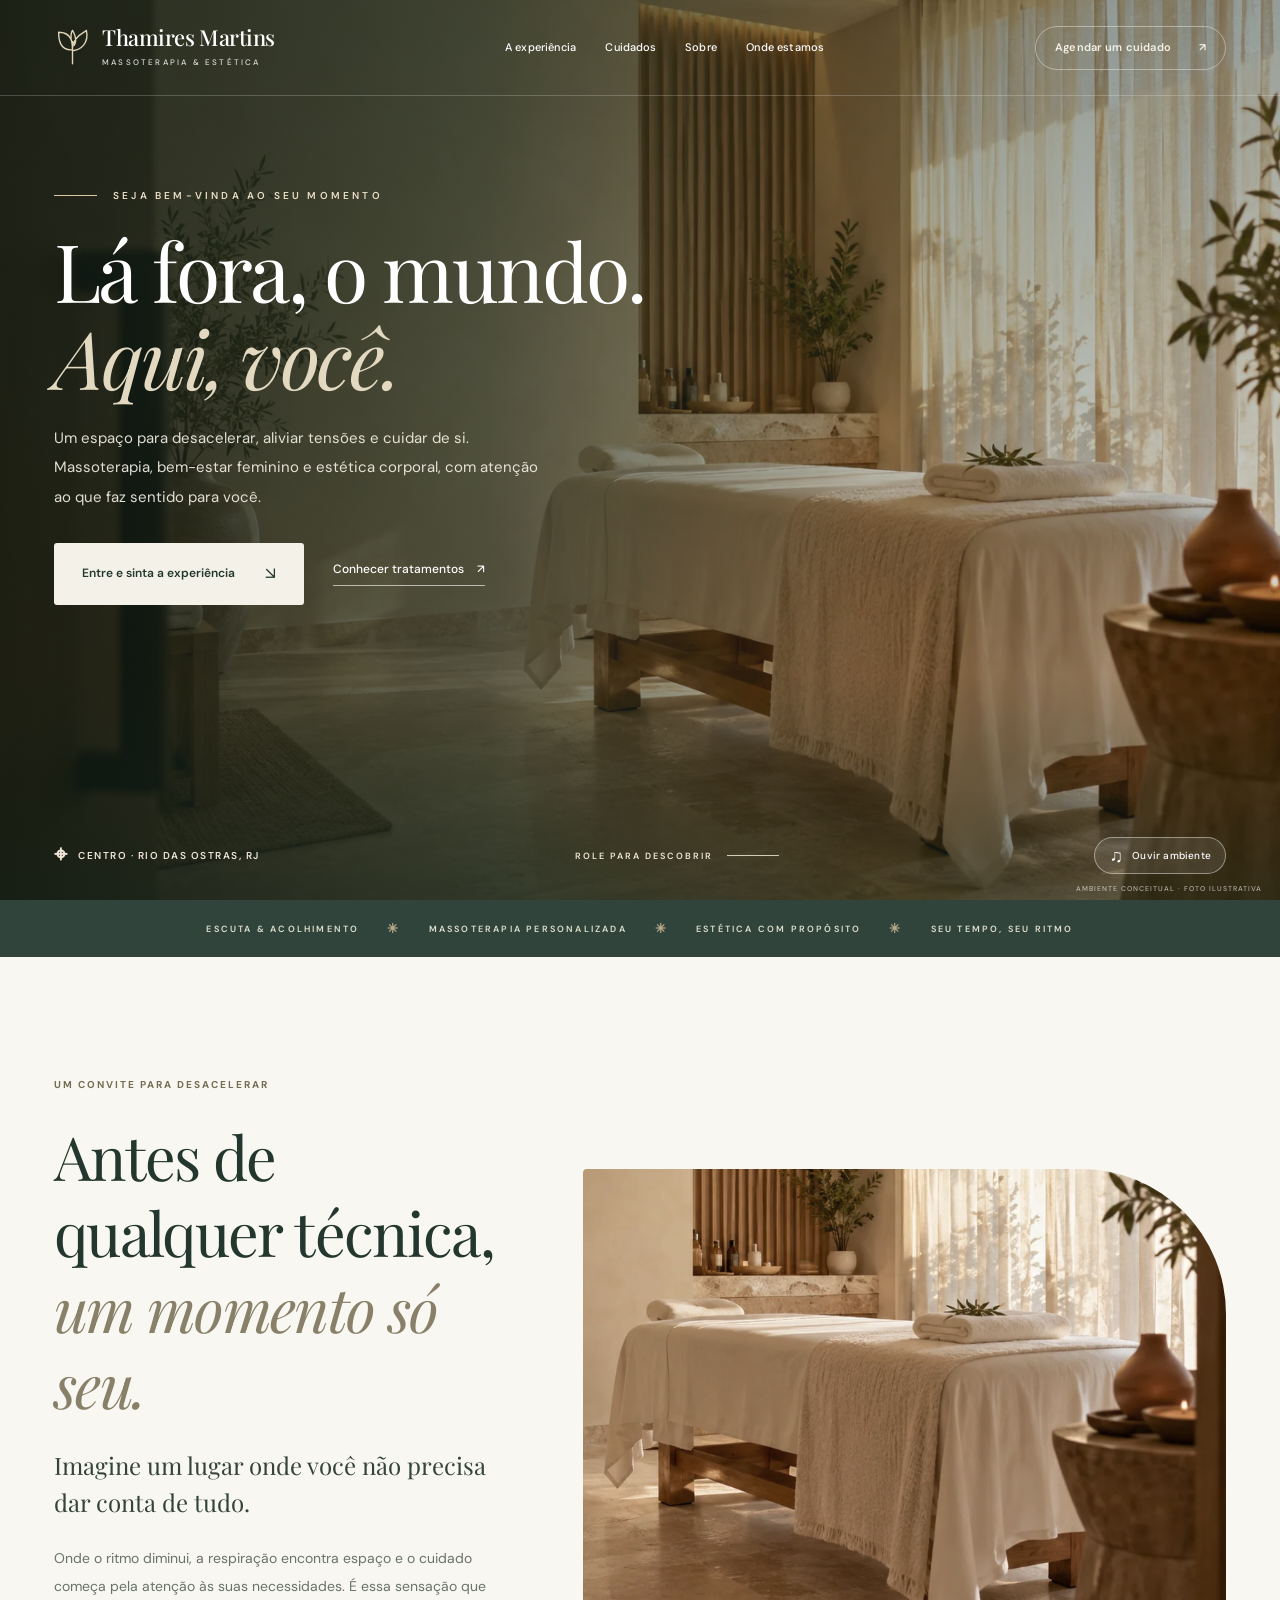
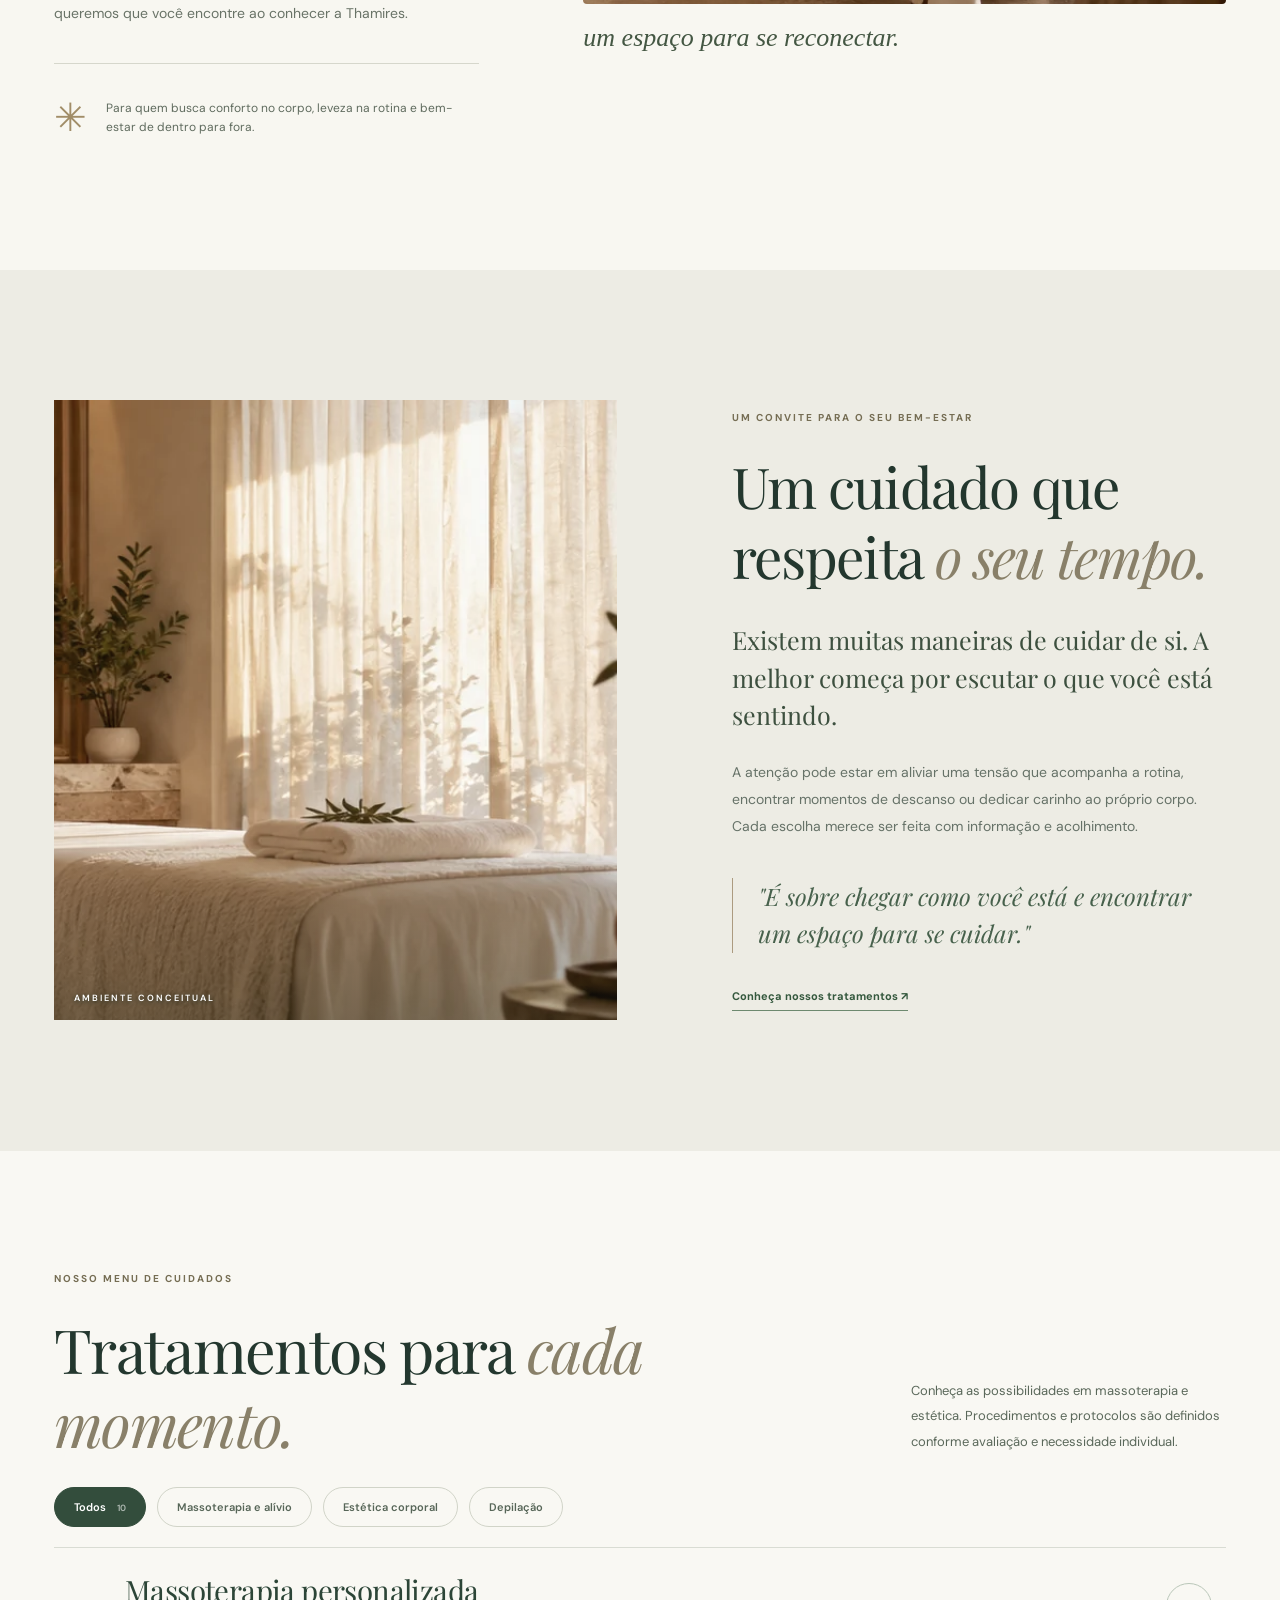
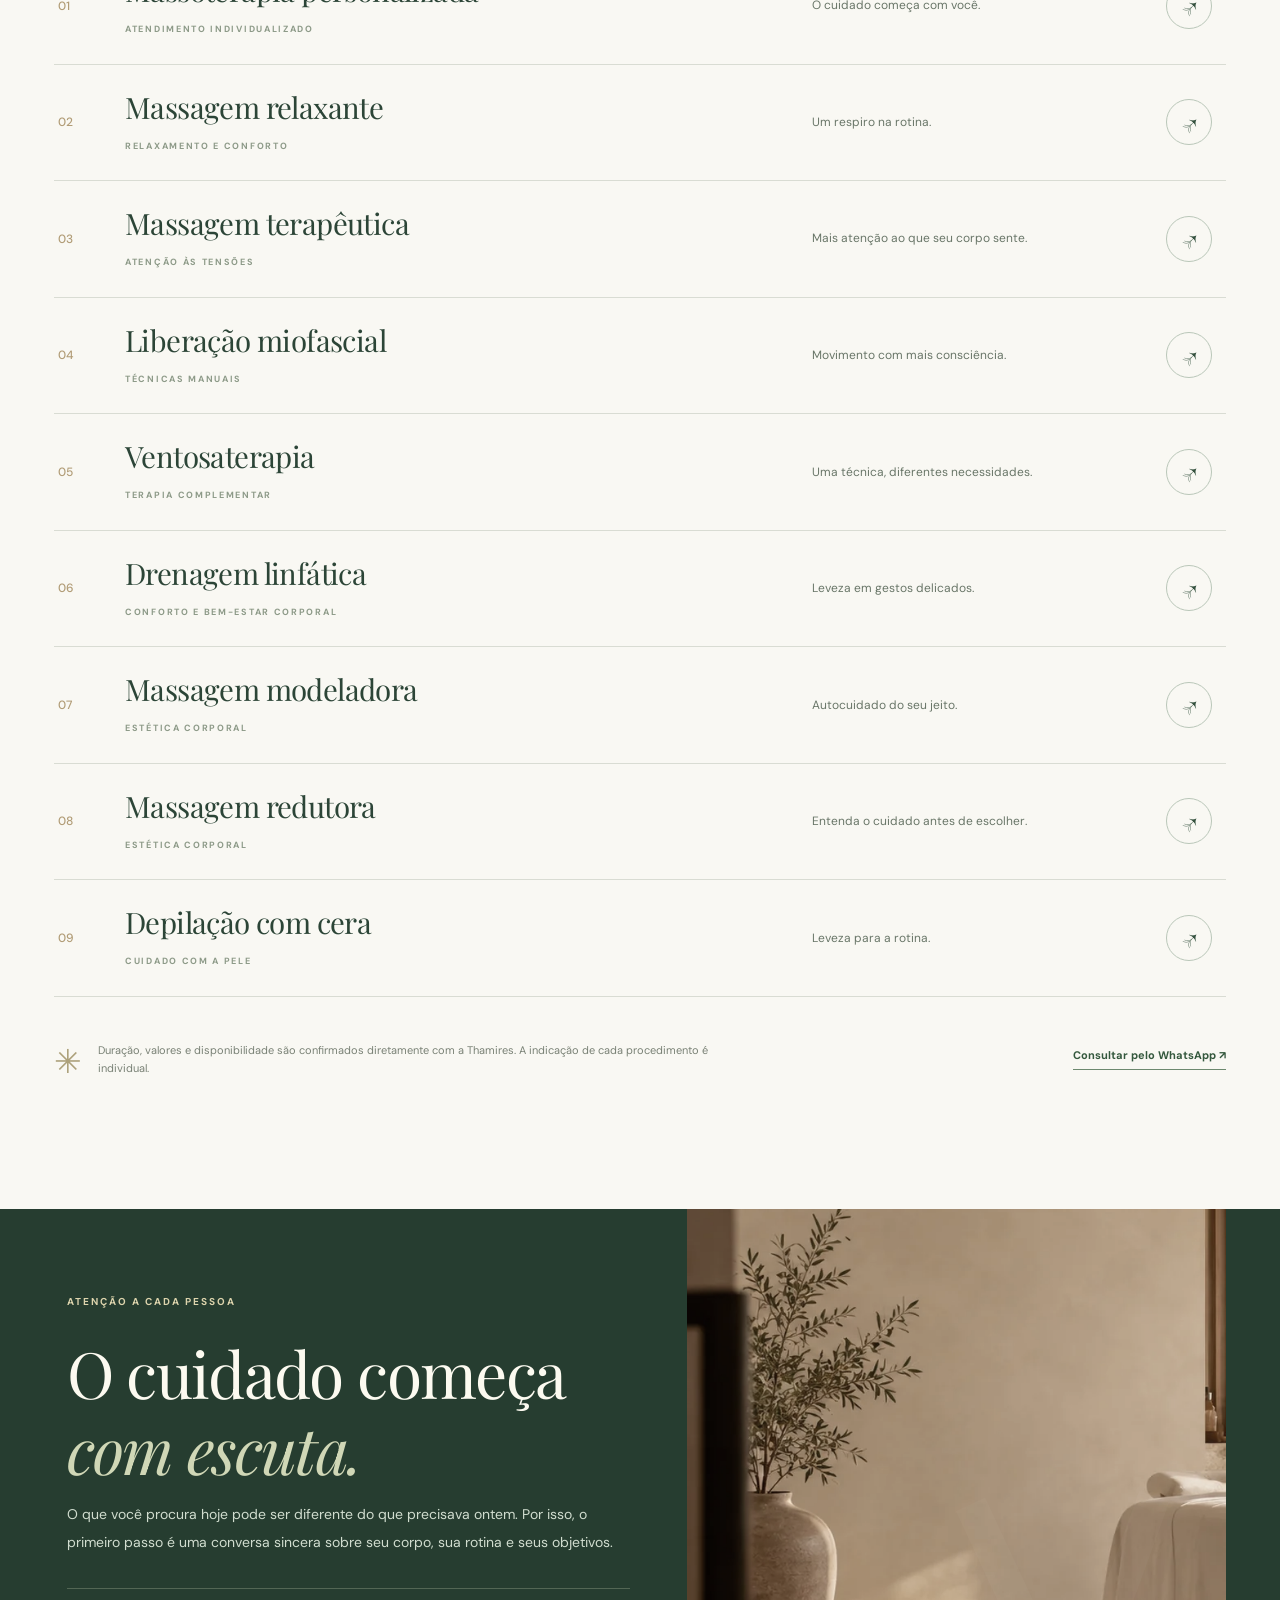
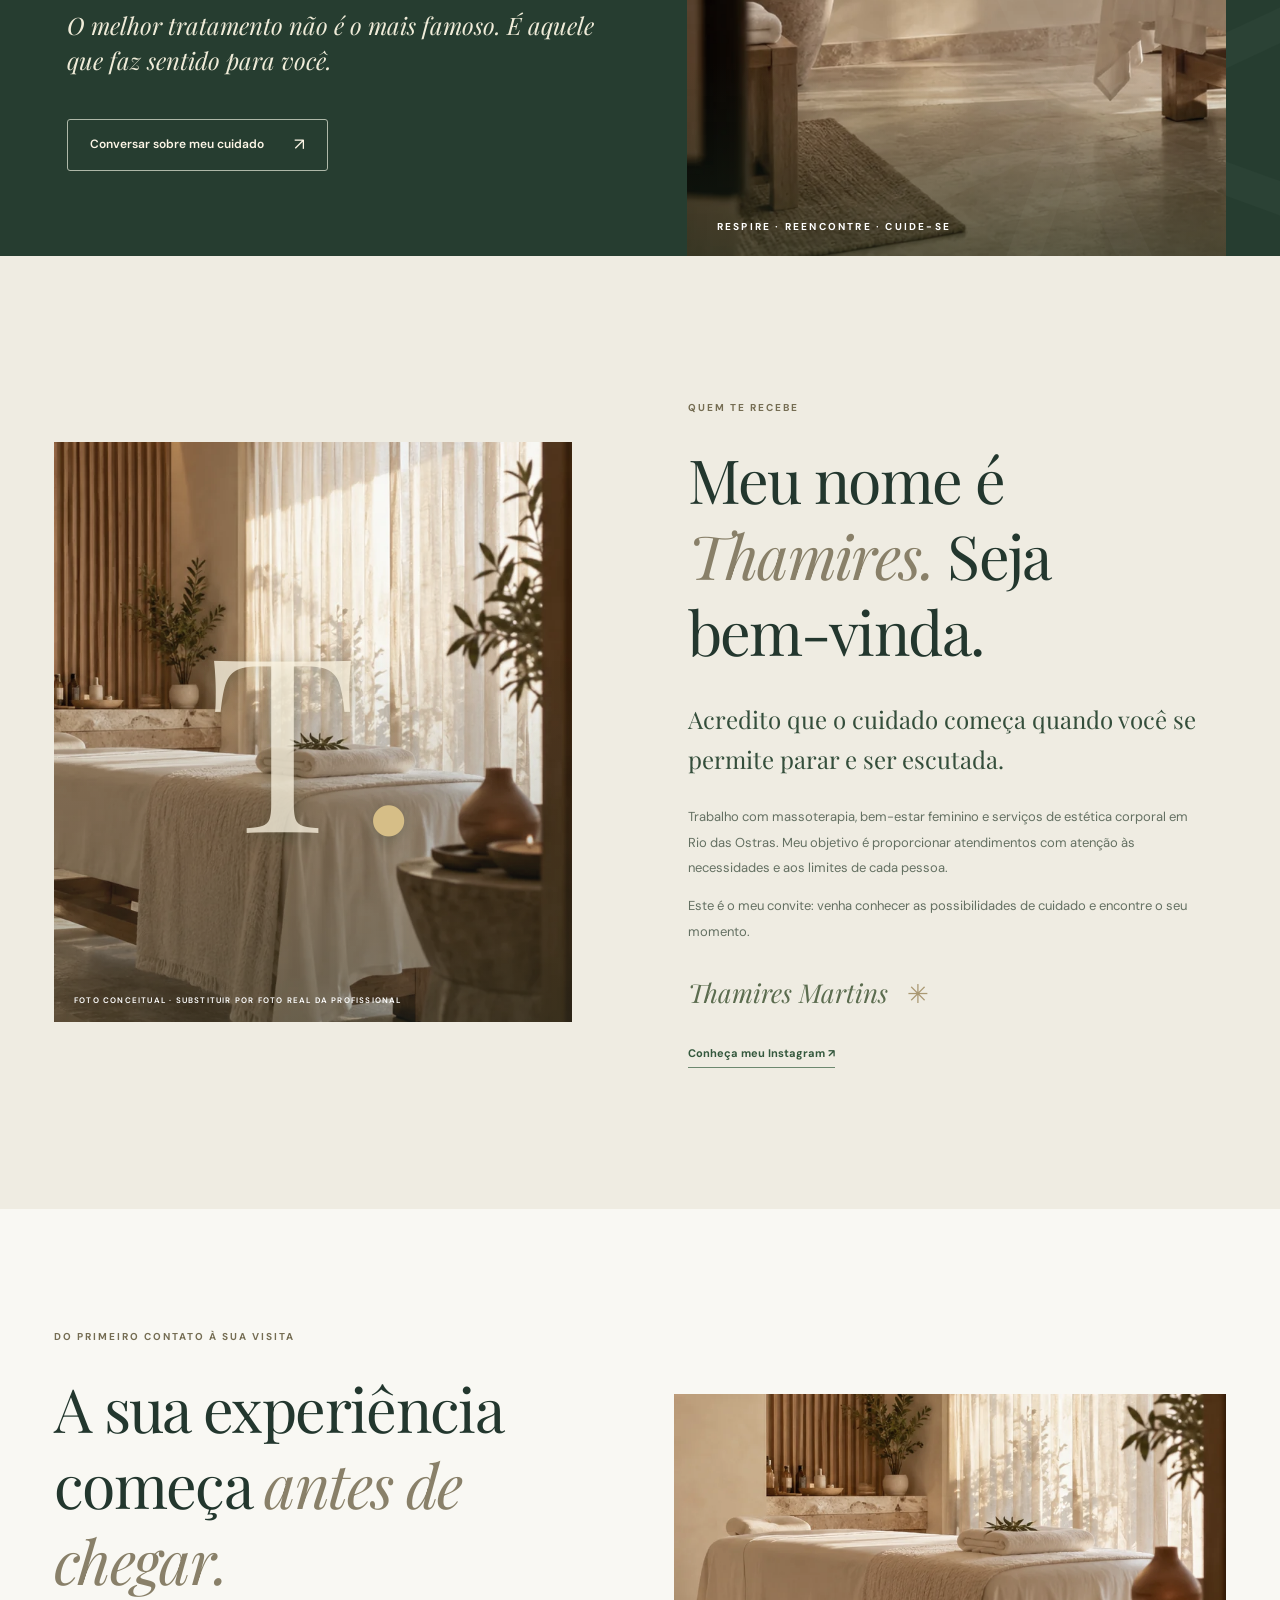
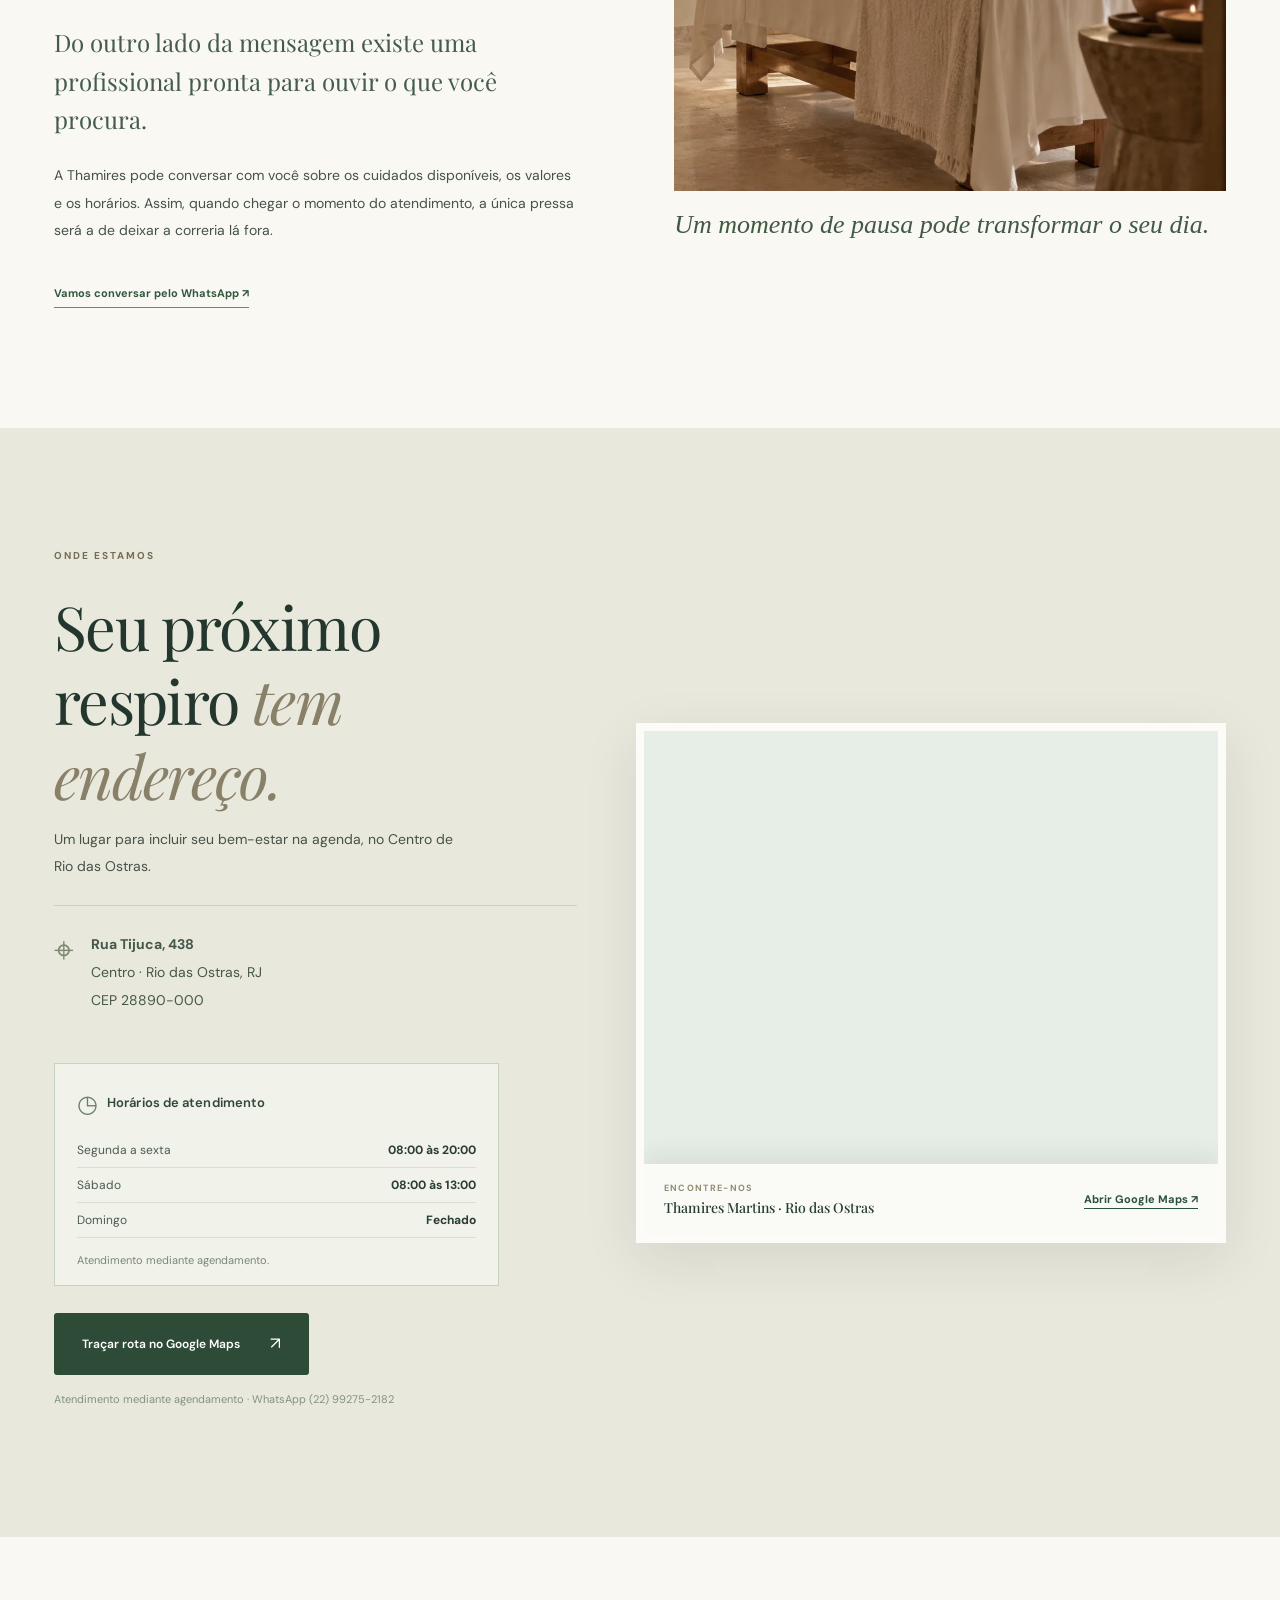
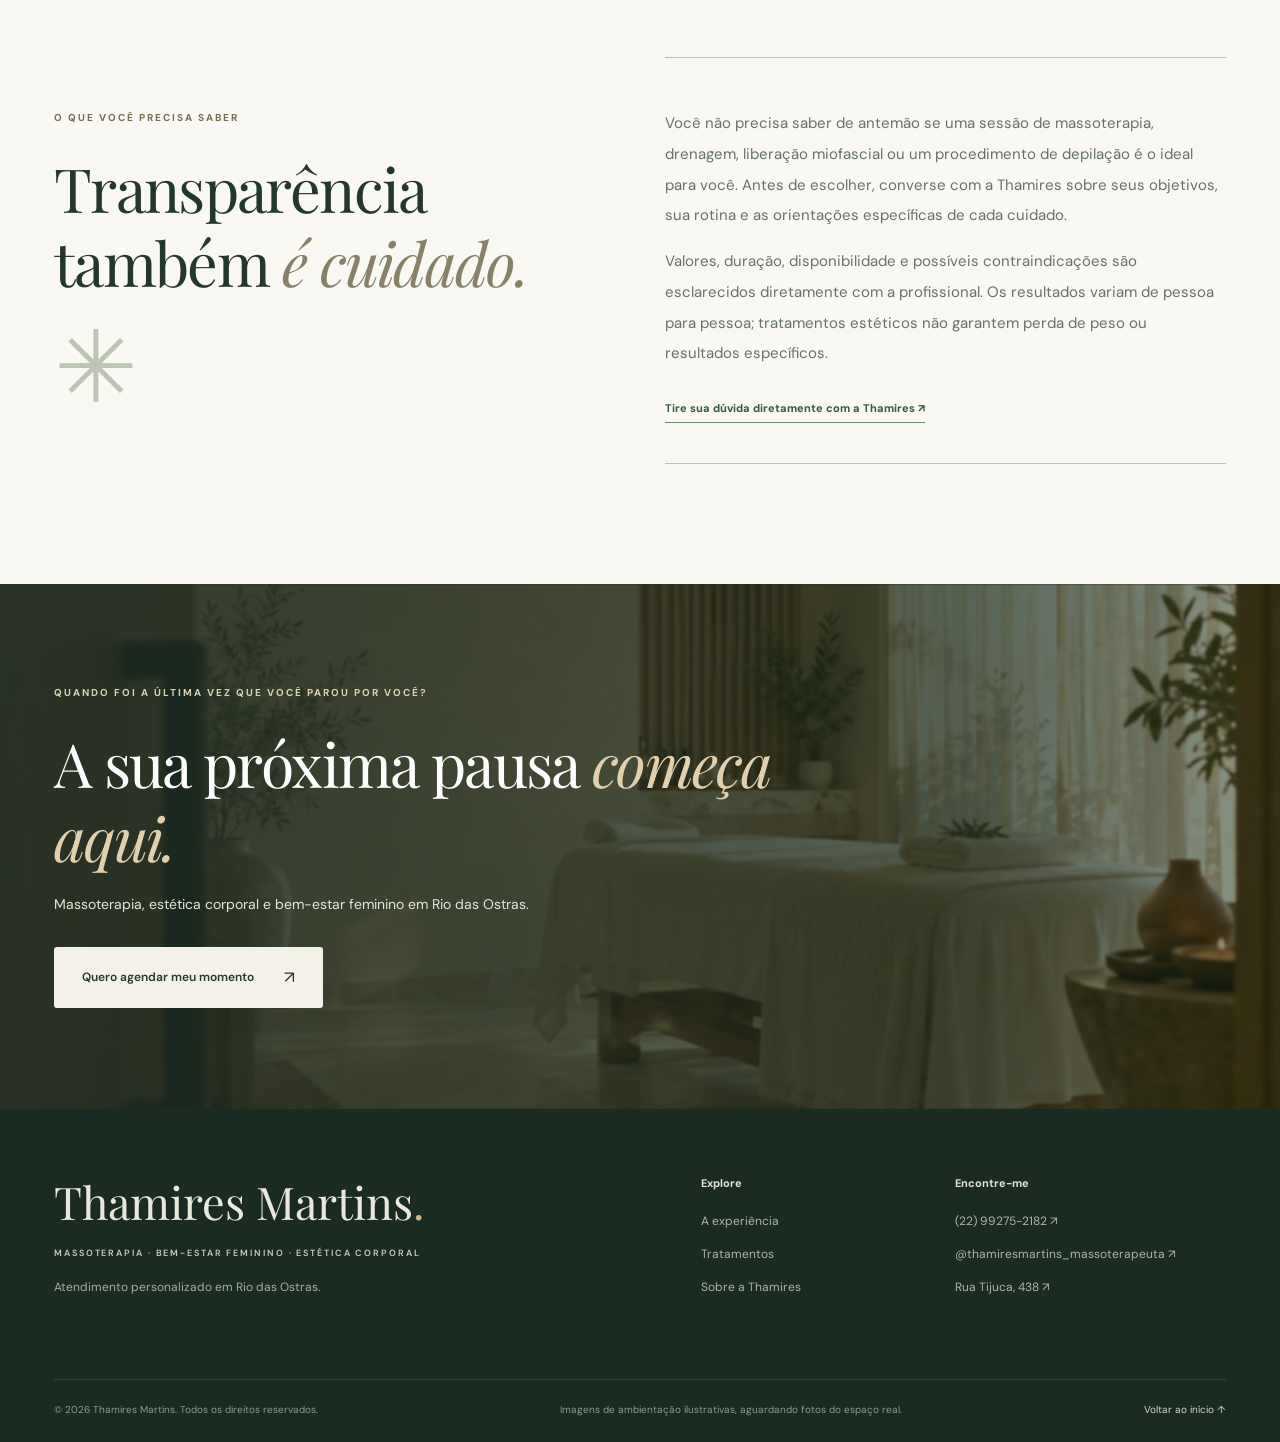
==== commit 63c347a6: "chore: remover depilacao a laser dos servicos da Thamires" ====
--- a/index.html
+++ b/index.html
@@ -350,8 +350,7 @@
 <article aria-label="Conhecer o tratamento Drenagem linfática" class="service-row" data-description="Movimentos específicos e suaves que podem auxiliar o conforto em algumas situações de retenção de líquidos, conforme indicação." data-group="estetica" data-recommend="Para quem busca conhecer cuidados relacionados à sensação de inchaço e bem-estar corporal." data-service-id="drenagem-linfatica" data-title="Drenagem linfática" role="button" tabindex="0" title="Conhecer Drenagem linfática"><span class="service-no">06</span><div><h3>Drenagem linfática</h3><span>CONFORTO E BEM-ESTAR CORPORAL</span></div><p>Leveza em gestos delicados.</p><button aria-label="Abrir informações de Drenagem linfática" class="service-open">↗</button></article>
 <article aria-label="Conhecer o tratamento Massagem modeladora" class="service-row" data-description="Técnica de manobras corporais voltadas ao cuidado estético e à aparência do contorno, sem promessas de emagrecimento." data-group="estetica" data-recommend="Para quem quer conhecer alternativas de estética corporal personalizadas." data-service-id="massagem-modeladora" data-title="Massagem modeladora" role="button" tabindex="0" title="Conhecer Massagem modeladora"><span class="service-no">07</span><div><h3>Massagem modeladora</h3><span>ESTÉTICA CORPORAL</span></div><p>Autocuidado do seu jeito.</p><button aria-label="Abrir informações de Massagem modeladora" class="service-open">↗</button></article>
 <article aria-label="Conhecer o tratamento Massagem redutora" class="service-row" data-description="Procedimento estético com manobras específicas, sujeito à avaliação e expectativas realistas de resultado." data-group="estetica" data-recommend="Para quem deseja entender as diferenças entre tratamentos estéticos corporais." data-service-id="massagem-redutora" data-title="Massagem redutora" role="button" tabindex="0" title="Conhecer Massagem redutora"><span class="service-no">08</span><div><h3>Massagem redutora</h3><span>ESTÉTICA CORPORAL</span></div><p>Entenda o cuidado antes de escolher.</p><button aria-label="Abrir informações de Massagem redutora" class="service-open">↗</button></article>
-<article aria-label="Conhecer o tratamento Depilação a laser" class="service-row" data-description="Tecnologia para redução prolongada dos pelos. A quantidade de sessões e os resultados variam; é necessária avaliação da pele e do pelo." data-group="pele" data-recommend="Para quem procura mais praticidade ao lidar com os pelos no dia a dia." data-service-id="depilacao-a-laser" data-title="Depilação a laser" role="button" tabindex="0" title="Conhecer Depilação a laser"><span class="service-no">09</span><div><h3>Depilação a laser</h3><span>CUIDADO COM A PELE</span></div><p>Praticidade, etapa por etapa.</p><button aria-label="Abrir informações de Depilação a laser" class="service-open">↗</button></article>
-<article aria-label="Conhecer o tratamento Depilação com cera" class="service-row" data-description="Remoção temporária dos pelos com atenção ao tipo de pele, às orientações e aos cuidados antes e depois do procedimento." data-group="pele" data-recommend="Para quem busca praticidade na rotina de depilação." data-service-id="depilacao-com-cera" data-title="Depilação com cera" role="button" tabindex="0" title="Conhecer Depilação com cera"><span class="service-no">10</span><div><h3>Depilação com cera</h3><span>CUIDADO COM A PELE</span></div><p>Leveza para a rotina.</p><button aria-label="Abrir informações de Depilação com cera" class="service-open">↗</button></article>
+<article aria-label="Conhecer o tratamento Depilação com cera" class="service-row" data-description="Remoção temporária dos pelos com atenção ao tipo de pele, às orientações e aos cuidados antes e depois do procedimento." data-group="pele" data-recommend="Para quem busca praticidade na rotina de depilação." data-service-id="depilacao-com-cera" data-title="Depilação com cera" role="button" tabindex="0" title="Conhecer Depilação com cera"><span class="service-no">09</span><div><h3>Depilação com cera</h3><span>CUIDADO COM A PELE</span></div><p>Leveza para a rotina.</p><button aria-label="Abrir informações de Depilação com cera" class="service-open">↗</button></article>
 </div>
 <div class="treatments-note"><span>✳</span><p>Duração, valores e disponibilidade são confirmados diretamente com a Thamires. A indicação de cada procedimento é individual.</p><a class="underlink" href="https://wa.me/5522992752182?text=Ol%C3%A1%2C%20Thamires!%20Quero%20conhecer%20seus%20tratamentos%20e%20valores." rel="noopener noreferrer" target="_blank">Consultar pelo WhatsApp ↗</a></div>
 </div>
@@ -491,14 +490,6 @@
     "forWho": "Para conhecer as diferenças entre opções de cuidados estéticos corporais.",
     "cautions": "O procedimento não substitui atividade física, alimentação ou cuidados médicos e não garante emagrecimento ou redução de gordura.",
     "photo": "ambientacao-toalhas.webp",
-    "audioUrl": null,
-    "videoUrl": null
-  },
-  "Depilação a laser": {
-    "how": "O procedimento utiliza energia luminosa para buscar redução prolongada dos pelos. Número de sessões, preparação e cuidados são definidos de acordo com a pele, os pelos e o equipamento utilizado.",
-    "forWho": "Para pessoas que querem reduzir a frequência da depilação na rotina.",
-    "cautions": "Exige avaliação do fototipo, exposição solar, medicamentos e contraindicações. O resultado não é uniforme nem necessariamente definitivo.",
-    "photo": "ambientacao-oliva.webp",
     "audioUrl": null,
     "videoUrl": null
   },
